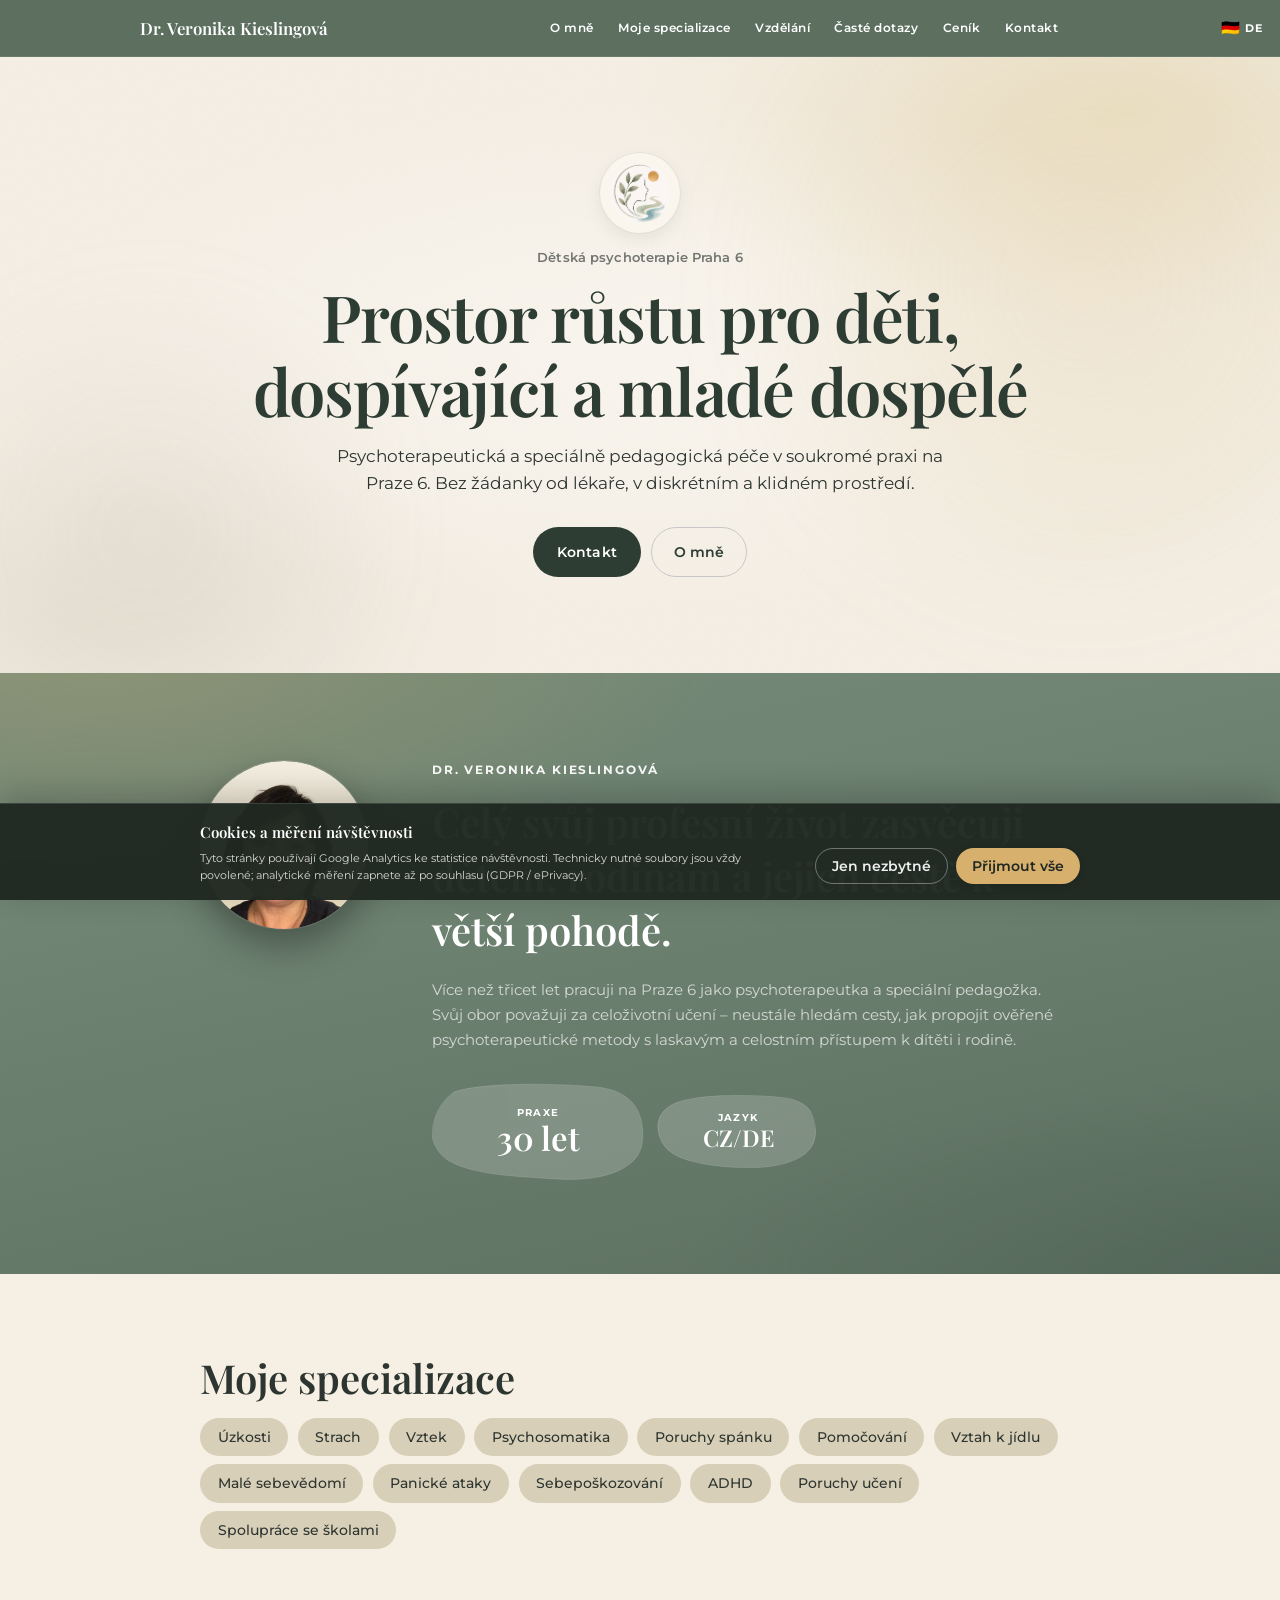
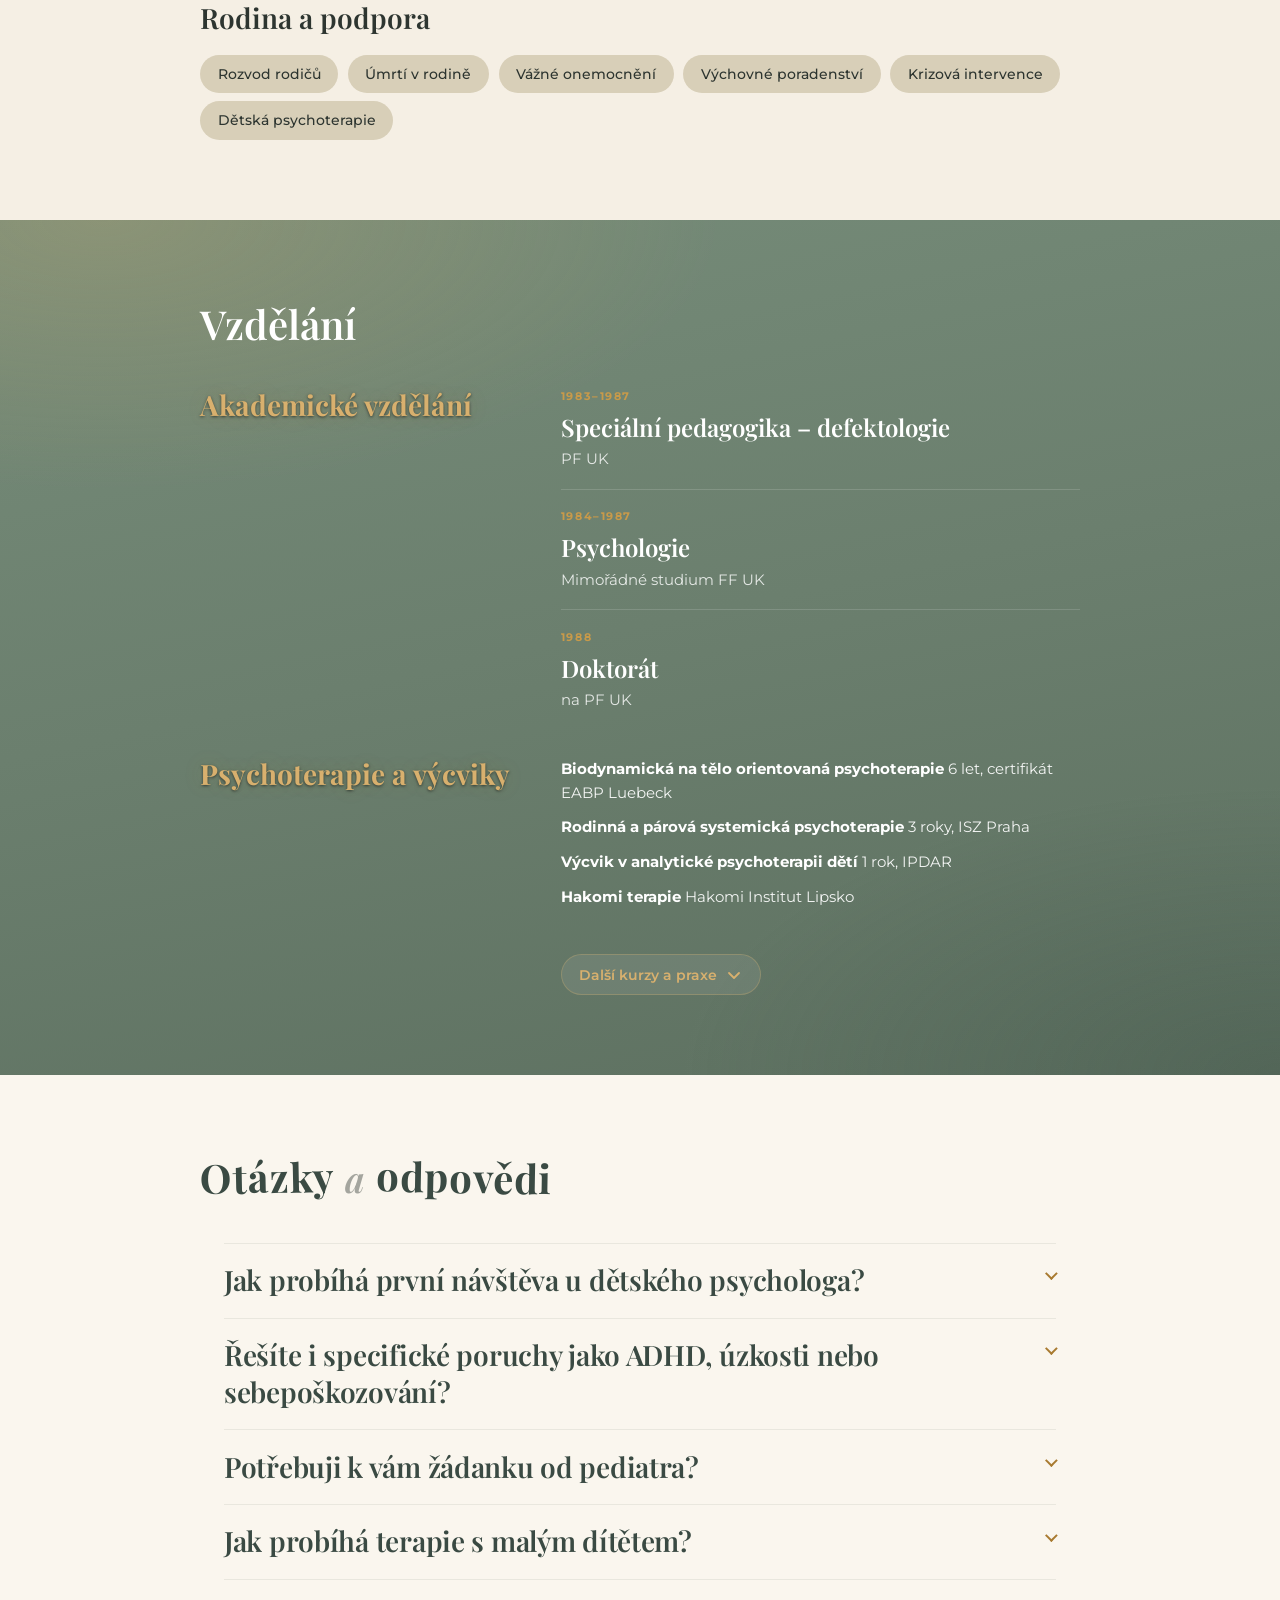
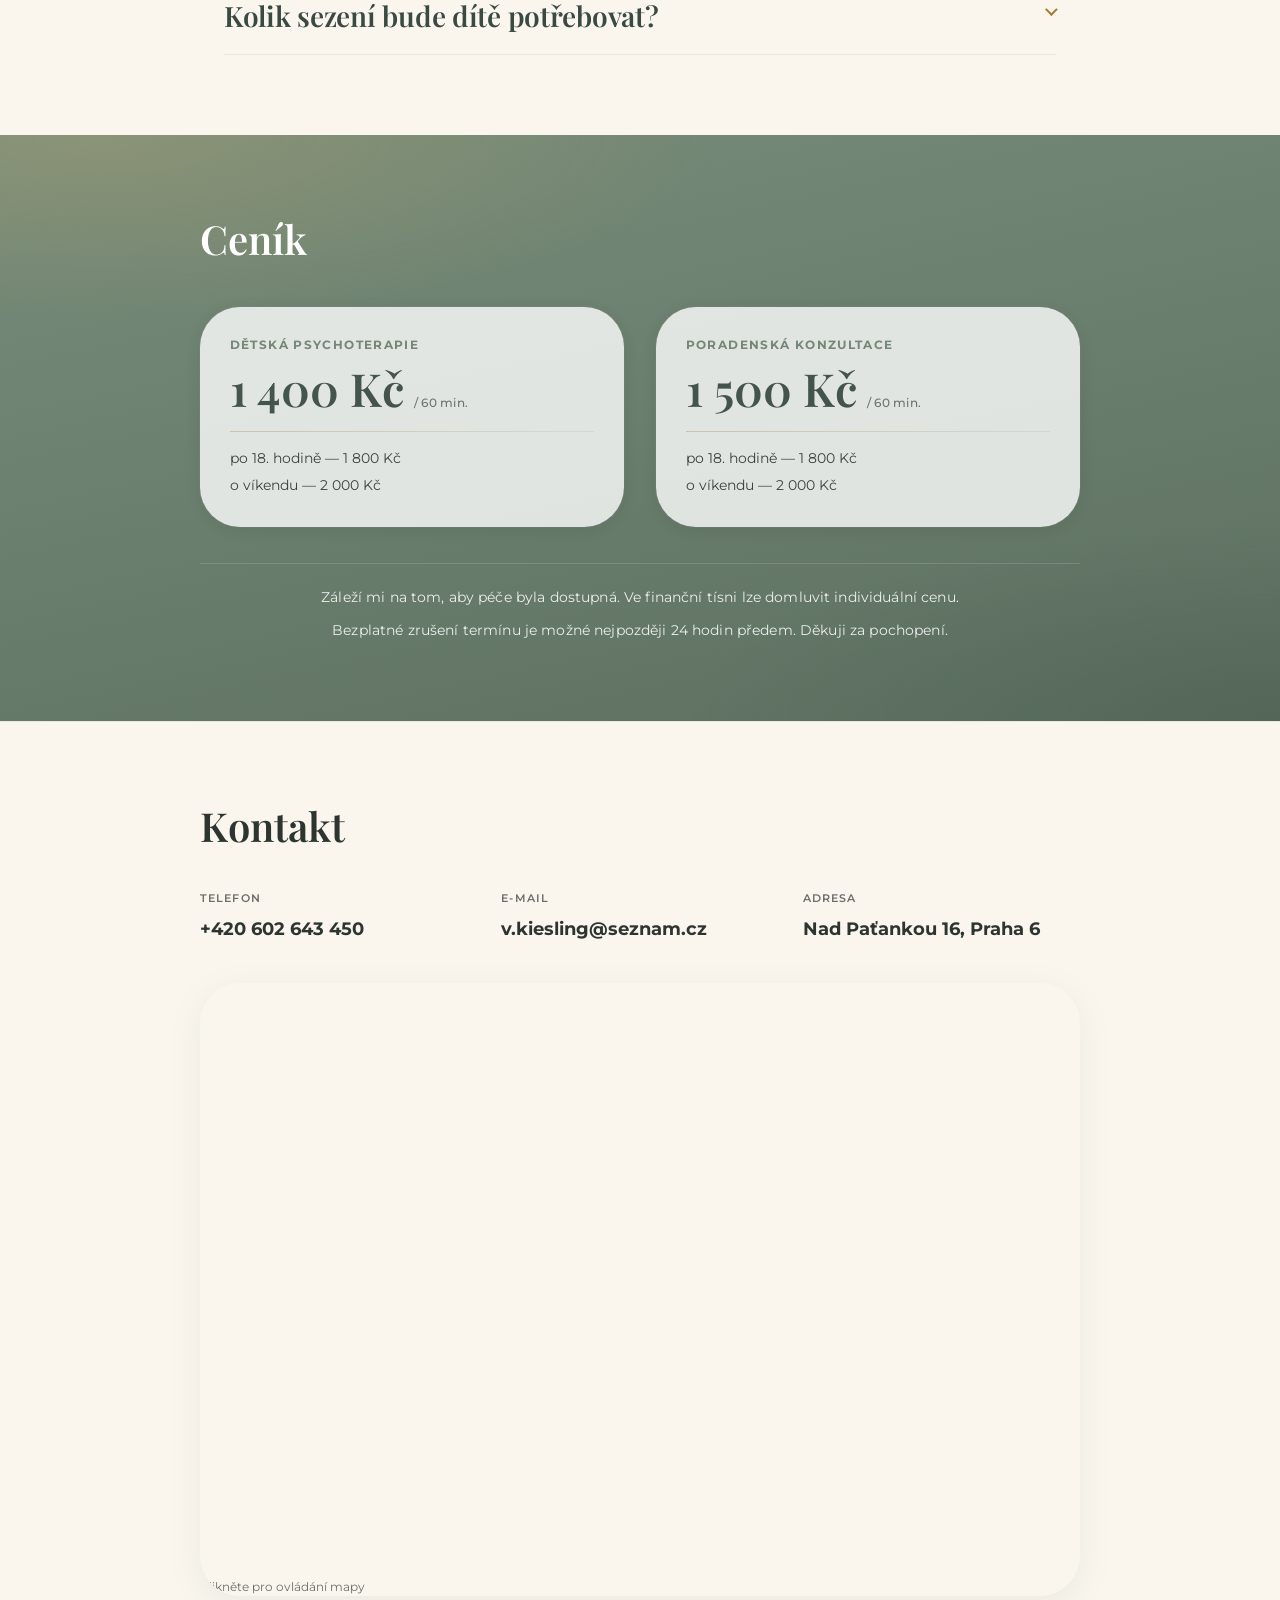
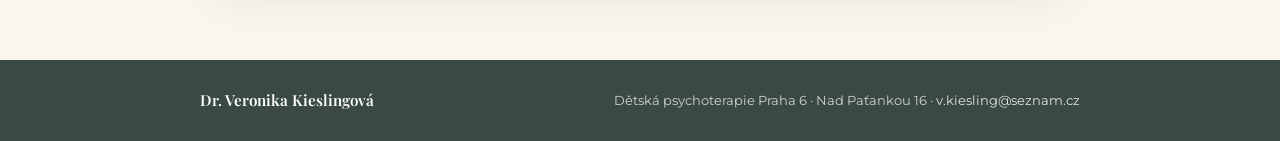
==== index.html @ ad247dd9 "fix(hex): full white text; dim glass blob only - Remove opacity from about badges row (it muted text" ====
<!DOCTYPE html>
<html lang="cs">
  <head>
    <meta charset="utf-8" />
    <meta name="viewport" content="width=device-width, initial-scale=1" />
    <meta name="theme-color" content="#6b7f6e" />
    <title>Dětská psychoterapie Praha 6 | Dr. Veronika Kieslingová</title>
    <meta name="description" content="Dětská psychoterapie Praha 6 — Dr. Veronika Kieslingová. 30 let praxe, ADHD, úzkosti, poruchy učení. Soukromá praxe, bez žádanky. Tel. 602 643 450">
    <meta name="robots" content="index, follow" />
    <!-- Google tag (gtag.js) + Consent Mode v2 (default deny) -->
    <script async src="https://www.googletagmanager.com/gtag/js?id=G-R10GVQ1SYS"></script>
    <script>
      window.dataLayer = window.dataLayer || [];
      function gtag() {
        dataLayer.push(arguments);
      }
      gtag("consent", "default", {
        analytics_storage: "denied",
        ad_storage: "denied",
        ad_user_data: "denied",
        ad_personalization: "denied",
        security_storage: "granted",
      });
      try {
        if (localStorage.getItem("detskapsychoterapie-consent") === "all") {
          gtag("consent", "update", { analytics_storage: "granted" });
        }
      } catch (e) {}
      gtag("js", new Date());
      gtag("config", "G-R10GVQ1SYS");
    </script>
    <link rel="preconnect" href="https://fonts.googleapis.com" />
    <link rel="preconnect" href="https://fonts.gstatic.com" crossorigin />
    <link
      href="https://fonts.googleapis.com/css2?family=Montserrat:wght@400;500;600;700&family=Playfair+Display:wght@600;700&display=swap"
      rel="stylesheet"
    />
    <link rel="icon" href="favicon-32.png?v=2" type="image/png" sizes="32x32" />
    <link rel="apple-touch-icon" href="apple-touch-icon.png?v=2" />
    <link rel="stylesheet" href="styles.css?v=69" />
    <link rel="canonical" href="https://detskapsychoterapie.cz/" />
    <link rel="alternate" hreflang="cs" href="https://detskapsychoterapie.cz/" />
    <link rel="alternate" hreflang="de" href="https://detskapsychoterapie.cz/?lang=de" />
    <link rel="alternate" hreflang="x-default" href="https://detskapsychoterapie.cz/" />
    <!-- Náhled při sdílení (OG / WhatsApp / iMessage); ?v= pro invalidaci cache -->
    <meta property="og:type" content="website" />
    <meta property="og:locale" content="cs_CZ" />
    <meta property="og:locale:alternate" content="de_DE" />
    <meta property="og:url" content="https://detskapsychoterapie.cz/" />
    <meta
      property="og:title"
      content="Dr. Veronika Kieslingová — Dětská psychoterapie Praha 6"
    />
    <meta
      property="og:description"
      content="Dětská psychoterapie a poradenství v Praze 6. 30 let praxe, ADHD, úzkosti, školní obtíže, rodinné poradenství. Soukromá praxe, bez žádanky."
    />
    <meta
      property="og:image"
      content="https://detskapsychoterapie.cz/og-share-1200.png?v=3"
    />
    <meta property="og:image:width" content="1200" />
    <meta property="og:image:height" content="630" />
    <meta
      property="og:image:alt"
      content="Dr. Veronika Kieslingová"
    />
    <meta name="twitter:card" content="summary_large_image" />
    <meta
      name="twitter:title"
      content="Dr. Veronika Kieslingová — Dětská psychoterapie Praha 6"
    />
    <meta
      name="twitter:description"
      content="Dětská psychoterapie a poradenství v Praze 6. Soukromá praxe, bez žádanky."
    />
    <meta
      name="twitter:image"
      content="https://detskapsychoterapie.cz/og-share-1200.png?v=3"
    />
  </head>
  <body>
    <a class="skip-link" href="#main" data-i18n="skip_to_content">Přeskočit na obsah</a>
    <nav class="site-nav" aria-label="Hlavní navigace">
      <div class="container site-nav__inner">
        <a class="site-nav__brand" href="#uvod">Dr. Veronika Kieslingová</a>
        <button
          type="button"
          class="site-nav__toggle"
          id="site-nav-toggle"
          aria-expanded="false"
          aria-controls="site-nav-menu"
          aria-label="Otevřít nebo zavřít menu"
        >
          <span class="site-nav__toggle-bars" aria-hidden="true"></span>
        </button>
        <ul class="site-nav__menu" id="site-nav-menu">
            <li>
              <a
                href="#o-mne"
                data-i18n="nav_about"
                data-i18n-title="nav_about_title"
                >O mně</a
              >
            </li>
            <li>
              <a
                href="#temata"
                data-i18n="nav_help"
                data-i18n-title="nav_help_title"
                >Moje specializace</a
              >
            </li>
            <li>
              <a
                href="#vzdelani"
                data-i18n="nav_edu"
                data-i18n-title="nav_edu_title"
                >Vzdělání</a
              >
            </li>
            <li>
              <a
                href="#faq"
                data-i18n="nav_faq"
                data-i18n-title="nav_faq_title"
                >Časté dotazy</a
              >
            </li>
            <li><a href="#cenik" data-i18n="nav_pricing">Ceník</a></li>
            <li><a href="#kontakt" data-i18n="nav_contact">Kontakt</a></li>
        </ul>
      </div>
      <div
        class="lang-switch lang-switch--corner"
        role="group"
        aria-label="Jazyk stránky"
      >
        <button
          type="button"
          class="lang-switch__btn"
          data-lang-toggle
          aria-pressed="false"
          data-i18n-title="lang_toggle_btn"
          title="Přeložit stránku do němčiny"
        >
          <span class="lang-switch__flag" aria-hidden="true"
            >&#x1F1E9;&#x1F1EA;</span
          >
          <span class="lang-switch__mark">DE</span>
        </button>
      </div>
    </nav>

    <main class="page-main" id="main">
    <header class="hero" id="uvod">
      <div class="container hero__grid">
        <div class="hero__content">
          <div class="hero__photo-wrap hero__photo-wrap--logo">
            <img
              src="brand-mark-icon.png?v=6"
              alt=""
              width="80"
              height="80"
              decoding="async"
              fetchpriority="high"
              aria-hidden="true"
            />
          </div>
          <p class="hero__kicker" data-i18n="hero_kicker">Dětská psychoterapie Praha 6</p>
          <h1
            class="hero__title"
            data-i18n="hero_title"
            data-i18n-html
            data-i18n-aria-label="hero_title_aria"
            aria-label="Prostor růstu pro děti, dospívající a mladé dospělé"
          ><span class="hero__title-line">Prostor růstu pro děti,</span><span class="hero__title-line">dospívající a mladé dospělé</span></h1>
          <p class="hero__perex" data-i18n="hero_perex">
            Psychoterapeutická a speciálně pedagogická péče v soukromé praxi na Praze 6. Bez žádanky od lékaře, v diskrétním a klidném prostředí.
          </p>
          <div class="hero__actions">
            <a class="hero__cta" href="#kontakt" data-i18n="hero_cta">Kontakt</a>
            <a class="hero__secondary" href="#o-mne" data-i18n="hero_secondary">O mně</a>
          </div>
        </div>
      </div>
    </header>

    <section class="about" id="o-mne" aria-labelledby="about-heading">
      <div class="container about__grid">
        <div class="about__media">
          <div class="about__photo-wrap">
            <img
              src="veronika-kieslingova.png?v=5"
              data-i18n-alt="hero_img_alt"
              alt="Dr. Veronika Kieslingová, dětská psycholožka Praha 6"
              width="400"
              height="400"
              decoding="async"
              loading="lazy"
            />
          </div>
        </div>
        <div class="about__intro">
          <p class="about__name">DR. VERONIKA KIESLINGOVÁ</p>
          <h2 id="about-heading" class="about__headline" data-i18n="about_headline">
            Celý svůj profesní život zasvěcuji dětem, rodinám a jejich cestě k větší pohodě.
          </h2>
          <p class="about__text" data-i18n="about_text">
            Více než třicet let pracuji na Praze 6 jako psychoterapeutka a speciální pedagožka. Svůj obor považuji za celoživotní učení – neustále hledám cesty, jak propojit ověřené psychoterapeutické metody s laskavým a celostním přístupem k dítěti i rodině.
          </p>
          <div class="badges-strip">
            <div class="badges" aria-hidden="true">
              <div class="hex">
                <svg class="hex__blob" viewBox="0 0 232 160" preserveAspectRatio="none" xmlns="http://www.w3.org/2000/svg">
                  <path d="M18 20 C40 2, 120 0, 180 8 C220 14, 234 50, 230 100 C226 140, 190 162, 140 158 C90 154, 30 150, 10 118 C-8 88, -4 38, 18 20Z"/>
                </svg>
                <div class="hex__inner">
                  <div class="hex__label" data-i18n="about_stat_practice">PRAXE</div>
                  <div class="hex__value" data-i18n="about_stat_practice_val">30 let</div>
                </div>
              </div>
              <div class="hex">
                <svg class="hex__blob" viewBox="0 0 152 112" preserveAspectRatio="none" xmlns="http://www.w3.org/2000/svg">
                  <path d="M12 16 C28 2, 80 -2, 122 6 C148 12, 156 40, 150 72 C144 100, 116 114, 80 112 C46 110, 14 102, 4 78 C-6 54, -4 30, 12 16Z"/>
                </svg>
                <div class="hex__inner">
                  <div class="hex__label" data-i18n="about_stat_lang">JAZYK</div>
                  <div class="hex__value">CZ/DE</div>
                </div>
              </div>
            </div>
          </div>
        </div>
      </div>
    </section>

    <section class="topics" id="temata" aria-labelledby="temata-heading">
      <div class="container">
        <h2 id="temata-heading" class="page-title" data-i18n="topics_heading">Moje specializace</h2>
        <div class="tags topics__lead-tags">
          <button type="button" class="tag" data-def="uzkosti" data-i18n="tag_uzkosti">Úzkosti</button>
          <button type="button" class="tag" data-def="strach" data-i18n="tag_strach">Strach</button>
          <button type="button" class="tag" data-def="vztek" data-i18n="tag_vztek">Vztek</button>
          <button type="button" class="tag" data-def="psychosomatika" data-i18n="tag_psychosomatika">Psychosomatika</button>
          <button type="button" class="tag" data-def="poruchy-spanku" data-i18n="tag_poruchy_spanku">Poruchy spánku</button>
          <button type="button" class="tag" data-def="pomocovani" data-i18n="tag_pomocovani">Pomočování</button>
          <button type="button" class="tag" data-def="vztah-k-jidlu" data-i18n="tag_vztah_k_jidlu">Vztah k jídlu</button>
          <button type="button" class="tag" data-def="male-sebevedomi" data-i18n="tag_male_sebevedomi">Malé sebevědomí</button>
          <button type="button" class="tag" data-def="panicke-ataky" data-i18n="tag_panicke_ataky">Panické ataky</button>
          <button type="button" class="tag" data-def="sebeposkozovani" data-i18n="tag_sebeposkozovani">Sebepoškozování</button>
          <button type="button" class="tag" data-def="adhd" data-i18n="tag_adhd">ADHD</button>
          <button type="button" class="tag" data-def="poruchy-uceni" data-i18n="tag_poruchy_uceni">Poruchy učení</button>
          <button type="button" class="tag" data-def="spoluprace-se-skolami" data-i18n="tag_spoluprace_se_skolami">Spolupráce se školami</button>
        </div>
        <div class="topic-block">
          <h3 data-i18n="topic_family">Rodina a podpora</h3>
          <div class="tags">
            <button type="button" class="tag" data-def="rozvod-rodicu" data-i18n="tag_rozvod_rodicu">Rozvod rodičů</button>
            <button type="button" class="tag" data-def="umrti-v-rodine" data-i18n="tag_umrti_v_rodine">Úmrtí v rodině</button>
            <button type="button" class="tag" data-def="vazne-onemocneni" data-i18n="tag_vazne_onemocneni">Vážné onemocnění</button>
            <button type="button" class="tag" data-def="vychovne-poradenstvi" data-i18n="tag_vychovne_poradenstvi">Výchovné poradenství</button>
            <button type="button" class="tag" data-def="krizova-intervence" data-i18n="tag_krizova_intervence">Krizová intervence</button>
            <button type="button" class="tag" data-def="detska-psychoterapie" data-i18n="tag_detska_psychoterapie">Dětská psychoterapie</button>
          </div>
        </div>
      </div>
    </section>

    <section class="section-purple-light" id="vzdelani" aria-labelledby="vzdelani-nadpis">
      <div class="container">
        <h2 id="vzdelani-nadpis" class="page-title" data-i18n="edu_heading">Vzdělání</h2>

        <div class="edu-row">
          <div class="edu-row__intro">
            <h3 class="edu-row__title" data-i18n="edu_academic">Akademické vzdělání</h3>
          </div>
          <div class="edu-row__content">
            <div class="edu-pillars">
              <article class="edu-pillar">
                <p class="edu-pillar__period">1983–1987</p>
                <h4 class="edu-pillar__degree" data-i18n="edu_degree1">Speciální pedagogika – defektologie</h4>
                <p class="edu-pillar__school">PF UK</p>
              </article>
              <article class="edu-pillar">
                <p class="edu-pillar__period">1984–1987</p>
                <h4 class="edu-pillar__degree" data-i18n="edu_degree2">Psychologie</h4>
                <p class="edu-pillar__school" data-i18n="edu_school2">Mimořádné studium FF UK</p>
              </article>
              <article class="edu-pillar">
                <p class="edu-pillar__period">1988</p>
                <h4 class="edu-pillar__degree" data-i18n="edu_degree3">Doktorát</h4>
                <p class="edu-pillar__school" data-i18n="edu_school3">na PF UK</p>
              </article>
            </div>
          </div>
        </div>

        <div class="edu-row">
          <div class="edu-row__intro">
            <h3 class="edu-row__title" data-i18n="edu_psychotherapy">Psychoterapie a výcviky</h3>
          </div>
          <div class="edu-row__content">
            <ul class="edu-list">
              <li data-i18n-edu-li="0">
                <strong>Biodynamická na tělo orientovaná psychoterapie</strong>
                6 let, certifikát EABP Luebeck
              </li>
              <li data-i18n-edu-li="1">
                <strong>Rodinná a párová systemická psychoterapie</strong>
                3 roky, ISZ Praha
              </li>
              <li data-i18n-edu-li="2">
                <strong>Výcvik v analytické psychoterapii dětí</strong>
                1 rok, IPDAR
              </li>
              <li data-i18n-edu-li="3">
                <strong>Hakomi terapie</strong>
                Hakomi Institut Lipsko
              </li>
            </ul>
          </div>
        </div>

        <div class="edu-more-outer">
          <div class="edu-more-wrap">
            <button type="button" class="edu-more-btn" aria-expanded="false" aria-controls="edu-more-content" data-i18n="edu_more">
              Další kurzy a praxe
              <svg class="edu-more-btn__icon" aria-hidden="true" width="16" height="16" viewBox="0 0 16 16" fill="none">
                <path d="M3 6l5 5 5-5" stroke="currentColor" stroke-width="1.8" stroke-linecap="round" stroke-linejoin="round"/>
              </svg>
            </button>
            <div class="edu-more-content" id="edu-more-content" hidden>
              <div class="edu-row">
                <div class="edu-row__intro">
                  <h3 class="edu-row__title" data-i18n="edu_extra_psych">Psychoterapie</h3>
                </div>
                <div class="edu-row__content">
                  <ul class="edu-list">
                    <li data-i18n-edu-li="4"><strong>Systemická práce</strong> s dětmi a dospívajícími, SPAS Praha</li>
                    <li data-i18n-edu-li="5"><strong>Psychoterapie dětí a dospívajících</strong> – Manfred Voght, ISZ Praha</li>
                    <li data-i18n-edu-li="6"><strong>Emoční a sociální zrod dítěte</strong>, CKP Dobřichovice</li>
                    <li data-i18n-edu-li="7"><strong>Práce se snem</strong> a životním příběhem, SPP Brno</li>
                    <li data-i18n-edu-li="8"><strong>Sókratovský rozhovor</strong>, SPP Brno</li>
                    <li data-i18n-edu-li="9"><strong>Hledání a léčba vnitřního dítěte</strong>, IPIPAPP Olomouc</li>
                    <li data-i18n-edu-li="10"><strong>Krizová intervence</strong>, Remedium Praha</li>
                    <li data-i18n-edu-li="11"><strong>Krizová telefonická intervence</strong>, Remedium Praha a Linka bezpečí Praha</li>
                    <li data-i18n-edu-li="12"><strong>Poradenství v menopauze</strong> – FSB Romanshorn, Švýcarsko</li>
                  </ul>
                </div>
              </div>
              <div class="edu-row">
                <div class="edu-row__intro">
                  <h3 class="edu-row__title" data-i18n="edu_extra_spec">Speciální pedagogika a diagnostika</h3>
                </div>
                <div class="edu-row__content">
                  <ul class="edu-list">
                    <li data-i18n-edu-li="13"><strong>Aspergerův syndrom</strong>, ČLK Praha</li>
                    <li data-i18n-edu-li="14"><strong>Parciální insuficience perceptivně-funkcionální eficience</strong>, Prodys Praha</li>
                    <li data-i18n-edu-li="15"><strong>Neklidné dítě – speciální výuka dovedností</strong>, Dyscentrum Praha</li>
                    <li data-i18n-edu-li="16"><strong>Reedukace specifických poruch učení formou trampolingu</strong>, Dyscentrum Praha</li>
                    <li data-i18n-edu-li="17"><strong>Percepční a motorická oslabení ve školní praxi</strong>, Prodys Praha</li>
                    <li data-i18n-edu-li="18"><strong>Kumot</strong>, Dyscentrum Praha</li>
                    <li data-i18n-edu-li="19"><strong>Kineziologie One Brain</strong>, 1. a 2. stupeň, Praha</li>
                  </ul>
                </div>
              </div>
              <div class="edu-row">
                <div class="edu-row__intro">
                  <h3 class="edu-row__title" data-i18n="edu_body">Zaměření na tělo</h3>
                </div>
                <div class="edu-row__content">
                  <ul class="edu-list">
                    <li data-i18n-edu-li="20"><strong>Biorelease terapie</strong> EABP Luebeck</li>
                    <li data-i18n-edu-li="21"><strong>Progresívní svalová relaxace</strong> Praha</li>
                    <li data-i18n-edu-li="22"><strong>Holotropní dýchání</strong> SPP Brno</li>
                    <li data-i18n-edu-li="23"><strong>Léčba zvukem tibetských mís</strong> PHA Vídeň</li>
                    <li data-i18n-edu-li="24"><strong>Bachovy květové esence</strong>, 1. a 2. stupeň Akvamarín Praha</li>
                  </ul>
                </div>
              </div>
              <div class="edu-row">
                <div class="edu-row__intro">
                  <h3 class="edu-row__title" data-i18n="edu_practice">Praxe</h3>
                </div>
                <div class="edu-row__content">
                  <ul class="edu-list">
                    <li data-i18n-edu-li="25"><strong>Obvodní ústav národního zdraví</strong> Praha 1, Praha 5</li>
                    <li data-i18n-edu-li="26"><strong>Soukromá speciálně pedagogická praxe Poerta</strong> – terapeut</li>
                    <li data-i18n-edu-li="27"><strong>Linka bezpečí</strong> – konzultant, supervizor</li>
                    <li data-i18n-edu-li="28"><strong>Cesta k pohodě</strong> – terapeut, lektor vzdělávání</li>
                    <li data-i18n-edu-li="29"><strong>Soukromá speciálně pedagogická a psychoterapeutická praxe</strong> – terapeut</li>
                    <li data-i18n-edu-li="30"><strong>Německá škola a gymnázium</strong> v Praze 5 – psycholog</li>
                    <li data-i18n-edu-li="31"><strong>Německá mateřská škola</strong> v Praze 5 – psycholog</li>
                    <li data-i18n-edu-li="32"><strong>Dětská skupina Romodrom</strong> – terapeut</li>
                    <li data-i18n-edu-li="34"><strong>Renomia</strong> – psychologické konzultace od roku 2019</li>
                  </ul>
                </div>
              </div>
            </div>
          </div>
        </div>
      </div>
    </section>

    <section class="section-light faq-section" id="faq" aria-labelledby="faq-nadpis">
      <div class="container">
        <h2 id="faq-nadpis" class="page-title faq-page-title">
          <span class="faq-page-title__line faq-page-title__line--q" data-i18n="faq_title_q">Otázky</span>
          <span class="faq-page-title__mid" aria-hidden="true" data-i18n="faq_title_mid">a</span>
          <span class="faq-page-title__line faq-page-title__line--a" data-i18n="faq_title_a">odpovědi</span>
        </h2>
        <div class="faq-list">
          <article class="faq-item">
            <button
              type="button"
              class="faq-item__trigger"
              id="faq-trigger-1"
              aria-expanded="false"
              aria-controls="faq-panel-1"
            >
              <span class="faq-item__question" data-i18n="faq_q1">Jak probíhá první návštěva u dětského psychologa?</span>
              <span class="faq-item__chevron" aria-hidden="true"></span>
            </button>
            <div
              class="faq-item__panel"
              id="faq-panel-1"
              role="region"
              aria-labelledby="faq-trigger-1"
              hidden
            >
              <blockquote data-i18n="faq_a1" data-i18n-html>
                „První konzultace probíhá obvykle pouze s rodiči, bez přítomnosti dítěte. Potřebuji znát detailní rodinnou anamnézu a pohled rodičů na problémy ve škole či doma. Společně nastavíme plán, jak dítěti návštěvu v naší ordinaci na Praze 6 vysvětlit tak, aby se nebálo a cítilo se bezpečně."
              </blockquote>
            </div>
          </article>
          <article class="faq-item">
            <button
              type="button"
              class="faq-item__trigger"
              id="faq-trigger-2"
              aria-expanded="false"
              aria-controls="faq-panel-2"
            >
              <span class="faq-item__question" data-i18n="faq_q2">Řešíte i specifické poruchy jako ADHD, úzkosti nebo sebepoškozování?</span>
              <span class="faq-item__chevron" aria-hidden="true"></span>
            </button>
            <div
              class="faq-item__panel"
              id="faq-panel-2"
              role="region"
              aria-labelledby="faq-trigger-2"
              hidden
            >
              <blockquote data-i18n="faq_a2" data-i18n-html>
                „Ano, ve své praxi se specializuji na široké spektrum potíží. Pomáhám dětem zvládat úzkostné stavy, panické ataky, ADHD a poruchy soustředění. Věnuji se také psychosomatickým potížím a provázím rodiny náročným obdobím, jako je rozvod rodičů, vážné onemocnění nebo úmrtí v rodině.“
              </blockquote>
            </div>
          </article>
          <article class="faq-item">
            <button
              type="button"
              class="faq-item__trigger"
              id="faq-trigger-3"
              aria-expanded="false"
              aria-controls="faq-panel-3"
            >
              <span class="faq-item__question" data-i18n="faq_q3">Potřebuji k vám žádanku od pediatra?</span>
              <span class="faq-item__chevron" aria-hidden="true"></span>
            </button>
            <div
              class="faq-item__panel"
              id="faq-panel-3"
              role="region"
              aria-labelledby="faq-trigger-3"
              hidden
            >
              <blockquote data-i18n="faq_a3" data-i18n-html>
                „Ne, žádanku od lékaře nepotřebujete. Jsem soukromé zařízení, což zaručuje krátké objednací lhůty a maximální diskrétnost. Vaše návštěvy se nezapisují do zdravotní dokumentace u pediatra. Služby hradíte formou přímé platby (viz ceník psychoterapie níže)."
              </blockquote>
            </div>
          </article>
          <article class="faq-item">
            <button
              type="button"
              class="faq-item__trigger"
              id="faq-trigger-4"
              aria-expanded="false"
              aria-controls="faq-panel-4"
            >
              <span class="faq-item__question" data-i18n="faq_q4">Jak probíhá terapie s malým dítětem?</span>
              <span class="faq-item__chevron" aria-hidden="true"></span>
            </button>
            <div
              class="faq-item__panel"
              id="faq-panel-4"
              role="region"
              aria-labelledby="faq-trigger-4"
              hidden
            >
              <blockquote data-i18n="faq_a4" data-i18n-html>
                „U menších dětí neprobíhá terapie klasickým rozhovorem – pracuji s hrou, kresbou, příběhy a dalšími technikami, které jsou dítěti přirozené. Prostřednictvím hry se děti otevírají mnohem snáz než slovy. Rodiče jsou pravidelně informováni o průběhu a dostávají konkrétní tipy, jak dítěti pomáhat i doma.“
              </blockquote>
            </div>
          </article>
          <article class="faq-item">
            <button
              type="button"
              class="faq-item__trigger"
              id="faq-trigger-5"
              aria-expanded="false"
              aria-controls="faq-panel-5"
            >
              <span class="faq-item__question" data-i18n="faq_q5">Kolik sezení bude dítě potřebovat?</span>
              <span class="faq-item__chevron" aria-hidden="true"></span>
            </button>
            <div
              class="faq-item__panel"
              id="faq-panel-5"
              role="region"
              aria-labelledby="faq-trigger-5"
              hidden
            >
              <blockquote data-i18n="faq_a5" data-i18n-html>
                „Délka terapie závisí na povaze a hloubce obtíží. U některých dětí stačí několik konzultací zaměřených na konkrétní situaci, jiné případy vyžadují dlouhodobější spolupráci. Vždy postupujeme podle individuálního plánu a průběh pravidelně vyhodnocujeme společně s rodiči.“
              </blockquote>
            </div>
          </article>
        </div>
      </div>
    </section>

    <section class="section-purple pricing" id="cenik" aria-labelledby="cenik-nadpis">
      <div class="container">
        <h2 id="cenik-nadpis" class="page-title" data-i18n="pricing_heading">Ceník</h2>
        <div class="pricing__cards">
          <article class="pricing__card">
            <h3 class="pricing__card-title" data-i18n="pricing_child">
              Dětská psychoterapie
            </h3>
            <p class="pricing__price-row">
              <span class="pricing__price" data-i18n="pricing_price_child">1 400 Kč</span>
              <span class="pricing__price-hint" data-i18n="pricing_base_hint">/ 60 min.</span>
            </p>
            <div class="pricing__card-divider" aria-hidden="true"></div>
            <p class="pricing__note" data-i18n="pricing_note_evening">
              po 18. hodině — 1 800 Kč
            </p>
            <p class="pricing__note" data-i18n="pricing_note_weekend">
              o víkendu — 2 000 Kč
            </p>
          </article>
          <article class="pricing__card">
            <h3 class="pricing__card-title" data-i18n="pricing_consult">
              Poradenská konzultace
            </h3>
            <p class="pricing__price-row">
              <span class="pricing__price" data-i18n="pricing_price_consult">1 500 Kč</span>
              <span class="pricing__price-hint" data-i18n="pricing_consult_hint">/ 60 min.</span>
            </p>
            <div class="pricing__card-divider" aria-hidden="true"></div>
            <p class="pricing__note" data-i18n="pricing_note_evening2">
              po 18. hodině — 1 800 Kč
            </p>
            <p class="pricing__note" data-i18n="pricing_note_weekend2">
              o víkendu — 2 000 Kč
            </p>
          </article>
        </div>
        <div class="pricing__footnotes">
          <p class="pricing__access-note" data-i18n="pricing_access_note">
            Záleží mi na tom, aby péče byla dostupná. Ve finanční tísni lze domluvit individuální cenu.
          </p>
          <p class="pricing__policy-text" data-i18n="pricing_banner">
            Bezplatné zrušení termínu je možné nejpozději 24 hodin předem. Děkuji za
            pochopení.
          </p>
        </div>
      </div>
    </section>

    <section class="contact" id="kontakt" aria-labelledby="kontakt-nadpis">
      <div class="container">
        <h2 id="kontakt-nadpis" class="page-title" data-i18n="contact_heading">Kontakt</h2>
        <div class="contact__grid">
          <div>
            <span class="contact__label" data-i18n="contact_phone">Telefon</span>
            <a class="contact__value" href="tel:+420602643450">+420 602 643 450</a>
          </div>
          <div>
            <span class="contact__label" data-i18n="contact_email">E-mail</span>
            <a class="contact__value" href="mailto:v.kiesling@seznam.cz">v.kiesling@seznam.cz</a>
          </div>
          <div>
            <span class="contact__label" data-i18n="contact_address">Adresa</span>
            <a
              class="contact__value contact__value--address"
              href="https://mapy.cz/s/geheholako"
              target="_blank"
              rel="noopener noreferrer"
              >Nad Paťankou 16, Praha 6</a
            >
          </div>
        </div>
        <div class="contact__map">
          <div class="map-wrap">
            <iframe
              src="https://mapy.com/s/geheholako"
              width="700"
              height="466"
              data-i18n-title="map_iframe_title"
              title="Mapa ordinace — Nad Paťankou 16, Praha 6"
              loading="lazy"
            ></iframe>
            <div class="map-overlay" aria-hidden="true"></div>
          </div>
          <p class="map-hint" data-i18n="map_hint">Klikněte pro ovládání mapy</p>
        </div>
      </div>
    </section>
    </main>

    <footer class="site-footer">
      <div class="container site-footer__inner">
        <p class="site-footer__name">Dr. Veronika Kieslingová</p>
        <p class="site-footer__copy" data-i18n="footer_line" data-i18n-html>
          Dětská psychoterapie Praha 6 &middot; Nad Paťankou 16 &middot; <a href="mailto:v.kiesling@seznam.cz">v.kiesling@seznam.cz</a>
        </p>
      </div>
    </footer>

    <div
      id="cookie-banner"
      class="cookie-banner"
      role="dialog"
      aria-labelledby="cookie-banner-title"
      aria-describedby="cookie-banner-desc"
      aria-hidden="true"
      hidden
    >
      <div class="cookie-banner__inner container">
        <div class="cookie-banner__text">
          <p id="cookie-banner-title" class="cookie-banner__title" data-i18n="consent_title">
            Cookies a měření návštěvnosti
          </p>
          <p id="cookie-banner-desc" class="cookie-banner__desc" data-i18n="consent_body">
            Tyto stránky používají Google Analytics ke statistice návštěvnosti. Technicky nutné
            soubory jsou vždy povolené; analytické měření zapnete až po souhlasu (GDPR / ePrivacy).
          </p>
        </div>
        <div class="cookie-banner__actions">
          <button type="button" class="cookie-banner__btn cookie-banner__btn--ghost" data-consent-essential>
            <span data-i18n="consent_essential">Jen nezbytné</span>
          </button>
          <button type="button" class="cookie-banner__btn cookie-banner__btn--primary" data-consent-accept>
            <span data-i18n="consent_accept">Přijmout vše</span>
          </button>
        </div>
      </div>
    </div>

    <script src="consent.js?v=1"></script>
    <script src="i18n.js?v=41" defer></script>
    <script src="faq.js?v=1" defer></script>
    <script src="tags.js?v=24" defer></script>
    <script>
      (function () {
        var wrap = document.querySelector(".map-wrap");
        if (!wrap) return;
        wrap.querySelector(".map-overlay").addEventListener("click", function () {
          wrap.classList.add("active");
        });
        document.addEventListener("click", function (e) {
          if (!wrap.contains(e.target)) {
            wrap.classList.remove("active");
          }
        });
      })();

      (function () {
        var btn = document.querySelector(".edu-more-btn");
        var content = document.getElementById("edu-more-content");
        if (!btn || !content) return;
        btn.addEventListener("click", function () {
          var expanded = btn.getAttribute("aria-expanded") === "true";
          btn.setAttribute("aria-expanded", String(!expanded));
          content.hidden = expanded;
        });
      })();

      (function () {
        var nav = document.querySelector(".site-nav");
        var toggle = document.getElementById("site-nav-toggle");
        var menu = document.getElementById("site-nav-menu");
        if (!nav || !toggle || !menu) return;

        function setOpen(open) {
          nav.classList.toggle("site-nav--open", open);
          toggle.setAttribute("aria-expanded", open ? "true" : "false");
          document.body.classList.toggle("site-nav-open", open);
        }

        toggle.addEventListener("click", function (e) {
          e.stopPropagation();
          setOpen(!nav.classList.contains("site-nav--open"));
        });

        menu.querySelectorAll("a").forEach(function (a) {
          a.addEventListener("click", function () {
            setOpen(false);
          });
        });

        document.addEventListener("keydown", function (e) {
          if (e.key === "Escape") setOpen(false);
        });

        document.addEventListener("click", function (e) {
          if (!nav.classList.contains("site-nav--open")) return;
          if (!nav.contains(e.target)) setOpen(false);
        });

        var mq = window.matchMedia("(min-width: 768px)");
        function closeIfDesktop() {
          if (mq.matches) setOpen(false);
        }
        if (mq.addEventListener) mq.addEventListener("change", closeIfDesktop);
        else if (mq.addListener) mq.addListener(closeIfDesktop);
      })();
    </script>
    <script type="application/ld+json">
{
  "@context": "https://schema.org",
  "@type": ["MedicalBusiness", "Physician"],
  "name": "Dr. Veronika Kieslingová – Dětská psychoterapie",
  "description": "Psychoterapeutická a speciálně pedagogická péče pro děti, dospívající a jejich rodiny. Soukromá praxe v Praze 6.",
  "url": "https://detskapsychoterapie.cz/",
  "telephone": "+420602643450",
  "email": "v.kiesling@seznam.cz",
  "image": "https://detskapsychoterapie.cz/veronika-kieslingova.png",
  "priceRange": "1400–2000 CZK",
  "medicalSpecialty": ["Psychiatric", "Pediatric"],
  "address": {
    "@type": "PostalAddress",
    "streetAddress": "Nad Paťankou 1785/16",
    "addressLocality": "Praha 6",
    "postalCode": "160 00",
    "addressCountry": "CZ"
  },
  "geo": {
    "@type": "GeoCoordinates",
    "latitude": 50.1095,
    "longitude": 14.3898
  },
  "areaServed": {
    "@type": "City",
    "name": "Praha"
  },
  "availableLanguage": ["cs", "de"]
}
    </script>
    <script type="application/ld+json">
{
  "@context": "https://schema.org",
  "@type": "FAQPage",
  "mainEntity": [
    {
      "@type": "Question",
      "name": "Jak probíhá první návštěva u dětského psychologa?",
      "acceptedAnswer": {
        "@type": "Answer",
        "text": "První konzultace probíhá obvykle pouze s rodiči, bez přítomnosti dítěte. Potřebuji znát detailní rodinnou anamnézu a pohled rodičů na problémy ve škole či doma. Společně nastavíme plán, jak dítěti návštěvu v naší ordinaci na Praze 6 vysvětlit tak, aby se nebálo a cítilo se bezpečně."
      }
    },
    {
      "@type": "Question",
      "name": "Řešíte i specifické poruchy jako ADHD, úzkosti nebo sebepoškozování?",
      "acceptedAnswer": {
        "@type": "Answer",
        "text": "Ano, ve své praxi se specializuji na široké spektrum potíží. Pomáhám dětem zvládat úzkostné stavy, panické ataky, ADHD a poruchy soustředění. Věnuji se také psychosomatickým potížím a provázím rodiny náročným obdobím, jako je rozvod rodičů, vážné onemocnění nebo úmrtí v rodině."
      }
    },
    {
      "@type": "Question",
      "name": "Potřebuji k vám žádanku od pediatra?",
      "acceptedAnswer": {
        "@type": "Answer",
        "text": "Ne, žádanku od lékaře nepotřebujete. Jsem soukromé zařízení, což zaručuje krátké objednací lhůty a maximální diskrétnost. Vaše návštěvy se nezapisují do zdravotní dokumentace u pediatra. Služby hradíte formou přímé platby (viz ceník psychoterapie níže)."
      }
    },
    {
      "@type": "Question",
      "name": "Jak probíhá terapie s malým dítětem?",
      "acceptedAnswer": {
        "@type": "Answer",
        "text": "U menších dětí neprobíhá terapie klasickým rozhovorem – pracuji s hrou, kresbou, příběhy a dalšími technikami, které jsou dítěti přirozené. Prostřednictvím hry se děti otevírají mnohem snáz než slovy. Rodiče jsou pravidelně informováni o průběhu a dostávají konkrétní tipy, jak dítěti pomáhat i doma."
      }
    },
    {
      "@type": "Question",
      "name": "Kolik sezení bude dítě potřebovat?",
      "acceptedAnswer": {
        "@type": "Answer",
        "text": "Délka terapie závisí na povaze a hloubce obtíží. U některých dětí stačí několik konzultací zaměřených na konkrétní situaci, jiné případy vyžadují dlouhodobější spolupráci. Vždy postupujeme podle individuálního plánu a průběh pravidelně vyhodnocujeme společně s rodiči."
      }
    }
  ]
}
    </script>
  </body>
</html>
---- styles.css ----
/*
 * Design: šalvěj + teplý krém + hořčicová (akcenty).
 * Rytmus světlých ploch: --cream-50 = základ (tělo, FAQ, kontakt),
 * --cream-100 = stejný „pás“ pro úvod a témata (žádná jiná světlá zeleň na celé sekce).
 */
:root {
  /* Základ z loga — lehčí les (méně „uhlíková“ zeleň) */
  --forest-950: #1f2922;
  --forest-900: #2d3d33;
  --forest-800: #3a5446;
  --forest-700: #6b7f6e;

  /* Hořčicová (akcenty, CTA) */
  --gold-800: #8a6628;
  --gold-700: #a87a30;
  --gold-600: #b8893b;
  --gold-500: #c89a4a;
  --gold-400: #d8b06e;

  /* Teplý krém */
  --cream-50: #faf6ee;
  --cream-100: #f5efe4;
  --cream-200: #ebe3d2;
  /* Chipy / tagy — o stupeň hutnější než pozadí */
  --chip-bg: #d8cfb8;

  --ink: #2d3530;
  --ink-hero: #3a4a43;
  --white: #ffffff;
  --muted: rgba(45, 53, 48, 0.7);

  /* Společné RGB pro stíny / průhlednosti (space-separated) */
  --brand-rgb: 107, 127, 110;
  --brand-deep-rgb: 38, 48, 44;
  --accent-rgb: 184, 137, 59;
  --ink-rgb: 45, 53, 48;

  /* Sémantické tokeny (název často z historie layoutu) */
  --purple-deep: var(--forest-700);
  /* Šalvějové pozadí tmavých sekcí — nav, O mně, vzdělání, ceník */
  --forest-surface-base: #6b7f6e;
  /* Lišta navigace: o stupeň tmavší kvůli kontrastu bílého textu (AA). */
  --forest-surface-nav: #5d7060;
  --forest-surface-image:
    radial-gradient(ellipse 115% 75% at 8% 0%, rgba(216, 176, 110, 0.22) 0%, transparent 42%),
    radial-gradient(ellipse 90% 65% at 100% 100%, rgba(60, 80, 70, 0.32) 0%, transparent 52%),
    linear-gradient(168deg, #768c79 0%, #6b7f6e 48%, #5d7060 100%);
  --purple-bg: var(--forest-surface-base);
  --bg-lavender: var(--cream-50);
  --bg-lavender-alt: var(--cream-100);
  /* Témata = stejný světlý pás jako hero (oddělení jen tmavým blokem „O mně“) */
  --bg-topics: var(--cream-100);
  --coral: var(--gold-700);
  --banner-tan: #efe4cf;
  --banner-text: #2a2419;
  --tag-bg: var(--chip-bg);
  --hex-fill: rgba(255, 255, 255, 0.22);
  --font-serif: "Playfair Display", Georgia, serif;
  --font-sans: "Montserrat", system-ui, sans-serif;
  --max: 880px;
  /* Úvod může být o něco širší než zbytek stránky */
  --hero-max: 1040px;
  --nav-max: 1000px;
  --radius-pill: 9999px;
  --radius-photo: 2.5rem;
  --nav-height: 3.5rem;
  --edu-grid-left: minmax(10.5rem, 36%);
  --edu-grid-gap: clamp(1.5rem, 4vw, 2.75rem);
  --fs-h1: clamp(1.85rem, 4.2vw + 0.85rem, 65px);
  --fs-h2: 40px;
  --fs-h3: 28px;
}

*,
*::before,
*::after {
  box-sizing: border-box;
}

html {
  scroll-behavior: smooth;
  scroll-padding-top: calc(var(--nav-height) + 0.5rem);
}

body {
  margin: 0;
  font-family: var(--font-sans);
  font-size: 1rem;
  line-height: 1.6;
  color: var(--ink);
  background: var(--bg-lavender);
}

.skip-link {
  position: absolute;
  left: 0.75rem;
  top: -100px;
  z-index: 200;
  padding: 0.5rem 0.85rem;
  border-radius: var(--radius-pill);
  background: var(--cream-50);
  color: var(--forest-900);
  font-size: 0.8rem;
  font-weight: 600;
  text-decoration: none;
  box-shadow: 0 0.25rem 1rem rgba(0, 0, 0, 0.2);
  transition: top 0.15s ease;
}

.skip-link:focus {
  top: 0.65rem;
  outline: 2px solid var(--coral);
  outline-offset: 2px;
}

img {
  max-width: 100%;
  height: auto;
  display: block;
}

h1,
h2,
h3 {
  font-family: var(--font-serif);
  font-weight: 600;
  line-height: 1.2;
}

h1 {
  font-size: var(--fs-h1);
}

h2 {
  font-size: var(--fs-h2);
}

h3 {
  font-size: var(--fs-h3);
}

/* Mobil: pevné velikosti nadpisů */
@media (max-width: 767px) {
  :root {
    --fs-h1: 50px;
    --fs-h2: 30px;
    --fs-h3: 20px;
  }
}

a {
  color: inherit;
}

.container {
  width: min(100% - 2.5rem, var(--max));
  margin-inline: auto;
}

/* Širší řádek menu než zbytek stránky */
.site-nav .container {
  width: min(100% - 2.5rem, var(--nav-max));
}

/* Úvod: širší layout; boční mezera až 80px dle zadání */
.hero > .container {
  width: min(100% - 2.5rem, var(--hero-max));
  padding-inline: clamp(1.25rem, 4vw, 80px);
  box-sizing: border-box;
}

header[id],
section[id] {
  scroll-margin-top: calc(var(--nav-height) + 0.5rem);
}

/* ——— Sticky navigace ——— */
.site-nav {
  position: sticky;
  top: 0;
  z-index: 100;
  background: var(--forest-surface-nav);
  backdrop-filter: blur(10px);
  -webkit-backdrop-filter: blur(10px);
  border-bottom: 1px solid rgba(255, 255, 255, 0.08);
}

/* Kontejner pro tlačítko jazyka u pravého okraje viewportu */
.site-nav:has(.lang-switch--corner) .site-nav__inner {
  padding-inline-end: max(4.35rem, calc(3.5rem + env(safe-area-inset-right, 0px)));
}

.site-nav__inner {
  display: flex;
  align-items: center;
  justify-content: space-between;
  gap: 1rem 2rem;
  min-height: var(--nav-height);
  padding-block: 0.4rem;
}

.site-nav__brand {
  flex-shrink: 0;
  font-family: var(--font-serif);
  font-size: clamp(0.9rem, 2.5vw, 1.05rem);
  font-weight: 600;
  color: var(--white);
  text-decoration: none;
  line-height: 1.2;
  white-space: nowrap;
}

.site-nav__brand:hover,
.site-nav__brand:focus-visible {
  color: var(--coral);
}

.lang-switch {
  display: inline-flex;
  flex-shrink: 0;
  align-items: stretch;
  border-radius: var(--radius-pill);
  border: 1px solid rgba(255, 255, 255, 0.18);
  background: rgba(0, 0, 0, 0.12);
  overflow: hidden;
}

.lang-switch--corner {
  position: absolute;
  right: 0;
  top: 0;
  bottom: 0;
  z-index: 2;
  display: flex;
  align-items: center;
  margin: 0;
  padding-right: max(0.5rem, env(safe-area-inset-right, 0px));
  padding-left: 0.35rem;
  border: none;
  border-radius: 0;
  background: transparent;
  overflow: visible;
}

.lang-switch--corner .lang-switch__btn {
  border-radius: var(--radius-pill);
  border: 1px solid transparent;
  background: transparent;
}

.lang-switch__btn {
  display: inline-flex;
  align-items: center;
  justify-content: center;
  gap: 0.25rem;
  margin: 0;
  padding: 0.32rem 0.5rem;
  border: 1px solid transparent;
  border-radius: var(--radius-pill);
  background: transparent;
  font-family: inherit;
  font-size: 0.65rem;
  font-weight: 700;
  letter-spacing: 0.06em;
  color: #fff;
  cursor: pointer;
  transition:
    color 0.15s ease,
    background 0.15s ease,
    border-color 0.15s ease;
}

.lang-switch__btn + .lang-switch__btn {
  border-left: 1px solid rgba(255, 255, 255, 0.12);
}

.lang-switch__btn:hover {
  color: var(--white);
  background: var(--coral);
  border-color: var(--coral);
}

.lang-switch__btn:focus-visible {
  outline: 2px solid var(--coral);
  outline-offset: 2px;
  z-index: 1;
}

.lang-switch__btn--active {
  color: var(--white);
  background: rgba(var(--accent-rgb), 0.38);
}

.lang-switch__flag {
  font-size: 0.95rem;
  line-height: 1;
}

.lang-switch__mark {
  line-height: 1;
}

@media (min-width: 720px) {
  .lang-switch__btn {
    font-size: 0.68rem;
    padding: 0.35rem 0.55rem;
  }
}

.site-nav__menu {
  display: flex;
  flex: 1 1 auto;
  min-width: 0;
  flex-wrap: nowrap;
  align-items: center;
  justify-content: flex-end;
  gap: 0;
  list-style: none;
  margin: 0;
  padding: 0;
  overflow-x: auto;
  -webkit-overflow-scrolling: touch;
  scrollbar-width: none;
}

.site-nav__menu::-webkit-scrollbar {
  display: none;
}

.site-nav__menu li {
  flex-shrink: 0;
}

.site-nav__menu a {
  display: block;
  padding: 0.4rem 0.65rem;
  font-size: 0.72rem;
  font-weight: 600;
  letter-spacing: 0.04em;
  color: #fff;
  text-decoration: none;
  border-radius: var(--radius-pill);
  border: 1px solid transparent;
  white-space: nowrap;
  transition:
    color 0.15s ease,
    background 0.15s ease,
    border-color 0.15s ease;
}

.site-nav__menu a:hover {
  background: var(--coral);
  color: var(--white);
  border-color: var(--coral);
}

.site-nav__menu a:focus-visible {
  outline: 2px solid var(--coral);
  outline-offset: 2px;
  background: var(--coral);
  color: var(--white);
  border-color: var(--coral);
}

/* Mobil: burger + rozbalovací menu */
.site-nav__toggle {
  display: none;
  flex-shrink: 0;
  align-items: center;
  justify-content: center;
  width: 2.75rem;
  height: 2.75rem;
  margin: 0;
  padding: 0;
  border: 1px solid transparent;
  border-radius: var(--radius-pill);
  background: transparent;
  color: rgba(255, 255, 255, 0.88);
  cursor: pointer;
  transition:
    color 0.15s ease,
    background 0.15s ease,
    border-color 0.15s ease;
}

.site-nav__toggle:hover {
  background: var(--coral);
  color: var(--white);
  border-color: var(--coral);
}

.site-nav__toggle:focus-visible {
  outline: 2px solid var(--coral);
  outline-offset: 2px;
}

.site-nav__toggle-bars {
  position: relative;
  display: block;
  width: 1.25rem;
  height: 2px;
  background: currentColor;
  border-radius: 1px;
}

.site-nav__toggle-bars::before,
.site-nav__toggle-bars::after {
  content: "";
  position: absolute;
  left: 0;
  width: 1.25rem;
  height: 2px;
  background: currentColor;
  border-radius: 1px;
  transition: transform 0.2s ease, top 0.2s ease;
}

.site-nav__toggle-bars::before {
  top: -6px;
}

.site-nav__toggle-bars::after {
  top: 6px;
}

.site-nav--open .site-nav__toggle-bars {
  background: transparent;
}

.site-nav--open .site-nav__toggle-bars::before {
  top: 0;
  transform: rotate(45deg);
}

.site-nav--open .site-nav__toggle-bars::after {
  top: 0;
  transform: rotate(-45deg);
}

@media (max-width: 767px) {
  .site-nav__inner {
    flex-wrap: wrap;
    row-gap: 0.35rem;
  }

  .site-nav__toggle {
    display: inline-flex;
  }

  .site-nav__brand {
    flex: 1 1 auto;
    min-width: 0;
  }

  .site-nav__menu {
    order: 3;
    flex: 1 1 100%;
    flex-direction: column;
    align-items: stretch;
    justify-content: flex-start;
    max-height: 0;
    overflow: hidden;
    opacity: 0;
    padding-block: 0;
    gap: 0.15rem;
    transition:
      max-height 0.35s ease,
      opacity 0.2s ease,
      padding-block 0.2s ease;
    pointer-events: none;
  }

  .site-nav--open .site-nav__menu {
    max-height: 22rem;
    opacity: 1;
    padding-block: 0.35rem 0.5rem;
    pointer-events: auto;
    border-top: 1px solid rgba(255, 255, 255, 0.1);
    background: var(--forest-surface-base);
  }

  .site-nav__menu a {
    white-space: normal;
    text-align: center;
    padding: 0.55rem 0.75rem;
  }

  body.site-nav-open {
    overflow: hidden;
    touch-action: none;
  }
}

@media (min-width: 768px) {
  .site-nav__menu {
    flex-direction: row;
    flex-wrap: nowrap;
    align-items: center;
    justify-content: flex-end;
    max-height: none;
    opacity: 1;
    overflow-x: auto;
    pointer-events: auto;
    padding-block: 0;
  }

  .site-nav__menu a {
    text-align: start;
  }
}

@media (min-width: 720px) {
  .site-nav__menu a {
    font-size: 0.78rem;
    padding: 0.45rem 0.7rem;
  }
}

/* ——— Hero ——— */
.hero {
  /*
   * Gradient-mesh: zlato + teplý kámen (stejná chromatická rodina jako krém, bez studené šalvěje).
   */
  background-color: var(--bg-lavender-alt);
  background-image:
    url("data:image/svg+xml,%3Csvg xmlns='http://www.w3.org/2000/svg' width='250' height='250'%3E%3Cfilter id='n'%3E%3CfeTurbulence type='fractalNoise' baseFrequency='0.72' numOctaves='4' stitchTiles='stitch'/%3E%3CfeColorMatrix type='saturate' values='0'/%3E%3C/filter%3E%3Crect width='250' height='250' filter='url(%23n)' opacity='0.038'/%3E%3C/svg%3E"),
    radial-gradient(ellipse 58% 52% at 88% 8%, rgba(212, 184, 118, 0.24) 0%, transparent 68%),
    radial-gradient(ellipse 52% 46% at 8% 92%, rgba(178, 168, 150, 0.14) 0%, transparent 65%),
    radial-gradient(ellipse 65% 55% at 50% 48%, rgba(252, 250, 246, 0.6) 0%, transparent 78%);
  /* Výška podle obsahu — bez zbytečné prázdné plochy pod CTA */
  min-height: auto;
  padding: clamp(3rem, 8vw, 6rem) 0;
  position: relative;
  overflow: hidden;
  display: flex;
  flex-direction: column;
  align-items: center;
}

/* Animované blur-bloby: pomalu a plynule mění polohu */
.hero::before,
.hero::after {
  content: "";
  position: absolute;
  border-radius: 50%;
  pointer-events: none;
  z-index: 0;
  will-change: transform;
}

/* Větší blob vpravo nahoře */
.hero::before {
  width: min(58vw, 700px);
  aspect-ratio: 1;
  top: -20%;
  right: -12%;
  background: radial-gradient(
    circle,
    rgba(212, 184, 118, 0.2) 0%,
    rgba(212, 184, 118, 0.07) 50%,
    transparent 72%
  );
  filter: blur(48px);
  animation: hero-blob-a 22s ease-in-out infinite;
}

/* Menší blob vlevo dole */
.hero::after {
  width: min(42vw, 500px);
  aspect-ratio: 1;
  bottom: -18%;
  left: -8%;
  background: radial-gradient(
    circle,
    rgba(168, 158, 142, 0.14) 0%,
    rgba(188, 178, 160, 0.07) 50%,
    transparent 72%
  );
  filter: blur(40px);
  animation: hero-blob-b 28s ease-in-out infinite;
}

@keyframes hero-blob-a {
  0%   { transform: translate(0,    0);    }
  25%  { transform: translate(-5%,  5%);   }
  50%  { transform: translate(4%,   8%);   }
  75%  { transform: translate(7%,  -3%);   }
  100% { transform: translate(0,    0);    }
}

@keyframes hero-blob-b {
  0%   { transform: translate(0,    0);    }
  30%  { transform: translate(7%,  -6%);   }
  55%  { transform: translate(-4%, -4%);   }
  80%  { transform: translate(-7%,  6%);   }
  100% { transform: translate(0,    0);    }
}

/* Accessibility: vypne animaci pro uživatele, kteří preferují klid */
@media (prefers-reduced-motion: reduce) {
  .hero::before,
  .hero::after {
    animation: none;
  }
}

/* Úvod: sloupec; bez flex-grow — obsah drží u horní části, méně mezery nad další sekcí */
.hero__grid {
  display: flex;
  flex-direction: column;
  align-items: center;
  justify-content: flex-start;
  flex: 0 1 auto;
  min-height: 0;
  gap: clamp(1.25rem, 3.5vw, 2rem);
  width: 100%;
  position: relative;
  z-index: 1;
}

/* Bez úzkého 42rem stropu — titulek + nowrap na širokém viewportu potřebuje šířku kontejneru úvodu (jinak ~672px vs. délka řádku = vizuálně „mimo střed“). */
.hero__content {
  display: flex;
  flex-direction: column;
  align-items: center;
  text-align: center;
  width: 100%;
  min-width: 0;
  max-width: 100%;
}

/* Společný obal pro logo v hero (kruh byl u portrétu — u loga menší čtverec / zaoblení 100px) */
.hero__photo-wrap {
  margin-inline: auto;
  align-self: center;
  aspect-ratio: 1;
  overflow: hidden;
  flex-shrink: 0;
}

.hero__photo-wrap img {
  display: block;
  width: 100%;
  height: 100%;
  border-radius: 100px;
}

/* Logo značky nad kickrem (dřívější stav) */
.hero__content > .hero__photo-wrap {
  margin-bottom: clamp(0.65rem, 2vw, 1rem);
}

.hero__photo-wrap--logo {
  width: 80px;
  height: 80px;
  max-width: 80px;
  border-radius: 100px;
  background: var(--cream-50);
  box-shadow:
    0 0.35rem 1rem rgba(var(--brand-rgb), 0.12),
    0 0 0 1px rgba(var(--brand-rgb), 0.08);
}

.hero__photo-wrap--logo img {
  border-radius: 100px;
  object-fit: contain;
  object-position: center center;
  padding: 12%;
}

/*
 * Hero typografie: jeden sans „řád“ (Montserrat) + jediný display serif (Playfair, bez kurzívy).
 * Kapitálky + široké tracking u kickru a tlačítek působily jako třetí styl vedle kurzívy.
 */
.hero__kicker {
  font-family: var(--font-sans);
  font-size: 0.8125rem;
  font-weight: 600;
  letter-spacing: 0.01em;
  text-transform: none;
  color: rgba(var(--ink-rgb), 0.66);
  margin: 0;
  line-height: 1.35;
  max-width: 22rem;
  text-align: center;
}

@media (min-width: 768px) {
  .hero__kicker {
    max-width: none;
    margin-bottom: 0.75rem;
  }
}

/* H1: dva logické řádky (.hero__title-line). Blok + text-align (ne flex) — mezery v HTML by jinak tvořily textové uzly ve flexu a rozhodily střed. */
.hero__title {
  display: block;
  text-align: center;
  font-family: var(--font-serif);
  font-weight: 600;
  font-style: normal;
  letter-spacing: -0.02em;
  color: var(--forest-900);
  margin: 0 0 1rem;
  line-height: 1.14;
  font-size: var(--fs-h1);
  min-width: 0;
  width: 100%;
}

@media (max-width: 767px) {
  .hero__kicker {
    margin-bottom: 0.75rem;
  }

  /* Jediné H1 je v úvodu — na mobilu vždy 50px (clamp v :root by jinak dával ~30px). */
  .hero__title {
    font-size: 50px;
  }
}

.hero__title-line {
  display: block;
  max-width: 100%;
  overflow-wrap: break-word;
  word-wrap: break-word;
}

/* Jedna vizuální řádka na span na širším úvodním bloku */
@media (min-width: 1100px) {
  .hero__title-line {
    white-space: nowrap;
    overflow-wrap: normal;
    word-wrap: normal;
  }
}

.hero__perex {
  font-family: var(--font-sans);
  margin: 0 0 1.65rem;
  font-size: clamp(0.92rem, 1.5vw, 1.05rem);
  font-weight: 400;
  line-height: 1.62;
  color: var(--ink);
  max-width: 32rem;
  text-align: center;
}

@media (min-width: 768px) {
  .hero__perex {
    text-align: center;
    max-width: 38rem;
    margin-bottom: 1.85rem;
  }
}

.hero__actions {
  display: flex;
  flex-wrap: wrap;
  align-items: center;
  justify-content: center;
  gap: 0.65rem 0.65rem;
}

.hero__cta {
  font-family: var(--font-sans);
  display: inline-flex;
  align-items: center;
  justify-content: center;
  width: fit-content;
  max-width: 100%;
  padding: 0.85rem 1.5rem;
  background: var(--forest-900);
  color: var(--white);
  font-size: 0.875rem;
  font-weight: 600;
  letter-spacing: 0.01em;
  text-transform: none;
  text-decoration: none;
  border-radius: var(--radius-pill);
  border: none;
  cursor: pointer;
  transition: background 0.2s ease, transform 0.15s ease;
}

.hero__cta:hover {
  background: var(--coral);
  opacity: 1;
}

.hero__cta:focus-visible {
  outline: 2px solid var(--coral);
  outline-offset: 3px;
  opacity: 1;
}

.hero__secondary {
  font-family: var(--font-sans);
  display: inline-flex;
  align-items: center;
  justify-content: center;
  width: fit-content;
  max-width: 100%;
  padding: 0.8rem 1.35rem;
  font-size: 0.875rem;
  font-weight: 600;
  letter-spacing: 0.01em;
  text-transform: none;
  text-decoration: none;
  color: var(--forest-900);
  background: rgba(255, 255, 255, 0);
  border: 1px solid rgba(199, 199, 199, 1);
  border-image: none;
  border-radius: var(--radius-pill);
  box-sizing: border-box;
  cursor: pointer;
  transition:
    color 0.2s ease,
    background 0.2s ease,
    border-color 0.2s ease;
}

.hero__secondary:hover {
  color: var(--forest-900);
  background: rgba(255, 255, 255, 0.85);
  border-color: rgba(var(--brand-rgb), 0.5);
}

.hero__secondary:focus-visible {
  outline: 2px solid var(--coral);
  outline-offset: 3px;
}

/* ——— About (statistiky — sedmiúhelníky jako v návrhu) ——— */
.about {
  --badge-glass: var(--hex-fill);
  background-color: var(--forest-surface-base);
  background-image: var(--forest-surface-image);
  color: var(--white);
  padding: clamp(3.5rem, 7vw, 5.5rem) 0;
}

.about__grid {
  display: grid;
  gap: 40px;
  align-items: flex-end;
  justify-content: flex-end;
}

.about__media {
  display: flex;
  justify-content: center;
  width: 100%;
  min-width: 0;
}

/* Portrét v sekci O mně (dřív v úvodu) */
.about__photo-wrap {
  width: min(10.5rem, 58vw);
  max-width: 100%;
  aspect-ratio: 1;
  margin: 0 auto 1rem;
  border-radius: 100px;
  overflow: hidden;
  box-shadow:
    0 1rem 2.25rem rgba(0, 0, 0, 0.35),
    0 0 0 1px rgba(255, 255, 255, 0.14);
}

.about__photo-wrap img {
  width: 100%;
  height: 100%;
  display: block;
  border-radius: 100px;
  object-fit: cover;
  object-position: center top;
}

.about__intro {
  min-width: 0;
}

/* Chipy pod popisem — uvnitř .about__intro */
.about__intro > .badges-strip {
  margin-top: clamp(1.25rem, 3vw, 1.85rem);
  min-width: 0;
}

@media (min-width: 768px) {
  .about__grid {
    grid-template-columns: minmax(9.5rem, 12rem) 1fr;
    align-items: flex-end;
  }

  .about__media {
    justify-content: flex-start;
    margin-bottom: 0;
  }

  .about__photo-wrap {
    margin: 0;
  }

  .about__grid > .about__media {
    grid-column: 1;
    grid-row: 1;
    justify-self: start;
    align-self: start;
  }

  .about__grid > .about__intro {
    grid-column: 2;
    grid-row: 1;
    min-width: 0;
    justify-self: stretch;
    width: 100%;
  }

  .about__intro > .badges-strip {
    max-width: 100%;
    overflow-x: visible;
  }
}

/* Strip s hex chipy (pod textem v O mně) */
.badges-strip {
  display: flex;
  flex-direction: column;
  justify-content: flex-start;
  align-items: flex-start;
  gap: clamp(0.85rem, 2.5vw, 1.25rem);
  width: 100%;
  min-width: 0;
  padding: 0 16px;
  box-sizing: border-box;
  border-radius: 10px;
  overflow-x: visible;
  overflow-y: visible;
}

.badges {
  display: flex;
  flex-direction: row;
  flex-wrap: nowrap;
  align-items: center;
  justify-content: flex-start;
  gap: 1rem;
  width: max-content;
  max-width: 100%;
  min-width: 0;
  padding-bottom: 0.35rem;
  margin-inline: 0;
  flex-shrink: 0;
  overflow-x: auto;
  overflow-y: hidden;
  -webkit-overflow-scrolling: touch;
  scrollbar-width: thin;
  scroll-snap-type: x proximity;
}

.badges .hex {
  flex-shrink: 0;
  scroll-snap-align: start;
}

@media (max-width: 767px) {
  .badges-strip {
    padding-left: 12px;
    padding-right: 12px;
  }

  /* Mezera mezi bublinami max. dojem úzkého řádku (≤ 20px) — více jich vydrží ve viewportu */
  .badges {
    gap: 12px;
  }
}

@media (min-width: 768px) {
  .about .badges-strip {
    width: 100%;
    max-width: 100%;
    padding-left: 0;
    padding-right: 0;
    align-items: flex-start;
  }

  .about .badges-strip .badges .hex:nth-child(2) {
    margin-left: 0;
  }
}

/* Jen sekce O mně: řádek chipů pod textem, mírně ztlumený, zaoblený kontejner */
.about .badges-strip .badges {
  flex-direction: row;
  flex-wrap: wrap;
  align-items: center;
  justify-content: flex-start;
  gap: 1rem;
  border-radius: 100px;
}

/* Ztlumení jen skla bubliny — text zůstane plná bílá (ne opacity na celém .badges). */
.about .badges-strip .badges .hex__blob {
  opacity: 0.82;
}

.hex {
  position: relative;
  display: flex;
  align-items: center;
  justify-content: center;
  background: none;
  margin: 0;
  padding: 0;
}

.hex__blob {
  position: absolute;
  top: 0;
  left: 0;
  width: 100%;
  height: 100%;
  pointer-events: none;
  overflow: visible;
  stroke: rgba(255, 255, 255, 0.2);
  stroke-width: 1;
  vector-effect: non-scaling-stroke;
}

.hex__blob path {
  fill: var(--badge-glass);
}

.hex__inner {
  position: relative;
  z-index: 1;
  width: 100%;
  padding: 0.65rem 0.85rem;
  display: flex;
  flex-direction: column;
  align-items: center;
  justify-content: center;
  gap: 0.12rem;
  text-align: center;
}

/* Mobil: přesně 20px vlevo/vpravo od okraje bubliny + šířka podle textu (pevné rem šířky mačkaly obsah) */
@media (max-width: 767px) {
  .about .badges .hex:nth-child(1),
  .about .badges .hex:nth-child(2) {
    width: max-content;
    max-width: min(100vw - 3rem, 22rem);
  }

  .about .hex__inner {
    box-sizing: border-box;
    width: auto;
    max-width: 100%;
    padding-top: 0.65rem;
    padding-bottom: 0.65rem;
    padding-left: 20px;
    padding-right: 20px;
  }
}

/* Odsazení od levého okraje layoutu (obsah .container) */
.hex:nth-child(1) {
  width: 13.25rem;
  height: 6.15rem;
  margin-left: 0;
}

.hex:nth-child(2) {
  width: 9.75rem;
  height: 4.6rem;
  margin-left: 0;
}

.hex__label {
  font-family: var(--font-sans);
  font-size: 0.6rem;
  font-weight: 700;
  letter-spacing: 0.14em;
  text-transform: uppercase;
  color: #fff;
  line-height: 1.2;
}

.hex__value {
  font-family: var(--font-serif);
  font-weight: 600;
  line-height: 1.05;
  color: #fff;
}

.hex:nth-child(1) .hex__value { font-size: clamp(1.55rem, 3.6vw, 2.05rem); }
.hex:nth-child(2) .hex__value { font-size: clamp(1.15rem, 2.8vw, 1.45rem); }

.about__name {
  font-size: 0.72rem;
  font-weight: 700;
  letter-spacing: 0.16em;
  text-transform: uppercase;
  margin: 0 0 1rem;
  opacity: 0.95;
  text-align: left;
}

.about__headline {
  font-family: var(--font-serif);
  font-weight: 600;
  margin: 0 0 1.25rem;
  line-height: 1.35;
  text-align: left;
}

.about__text {
  margin: 0;
  font-size: 0.95rem;
  line-height: 1.65;
  opacity: 0.7;
  max-width: 40rem;
  text-align: left;
}

/* ——— Témata (tagy) ——— */
.topics {
  padding: clamp(3.5rem, 7vw, 5rem) 0;
  background: var(--bg-topics);
}

.topics .page-title {
  color: var(--ink);
  margin: 0 0 1rem;
}

.topics__lead-tags {
  margin-bottom: clamp(2.25rem, 5vw, 3.25rem);
}

.topic-block + .topic-block {
  margin-top: clamp(2.5rem, 5vw, 3.5rem);
}

.topic-block h3 {
  font-family: var(--font-serif);
  color: var(--ink);
  margin: 0 0 1.25rem;
  font-weight: 600;
  text-align: left;
}

.tags {
  display: flex;
  flex-wrap: wrap;
  justify-content: flex-start;
  gap: 0.5rem 0.6rem;
  max-width: none;
  margin-inline: 0;
}

.tag {
  display: inline-block;
  padding: 0.5rem 1.1rem;
  margin: 0;
  background: var(--tag-bg);
  color: var(--ink);
  font-family: inherit;
  font-size: 0.875rem;
  font-weight: 500;
  line-height: inherit;
  text-align: center;
  border: none;
  border-radius: var(--radius-pill);
  cursor: help;
  -webkit-appearance: none;
  appearance: none;
  transition:
    background-color 0.15s ease,
    color 0.15s ease,
    box-shadow 0.15s ease;
}

.tag:hover,
.tag:focus-visible {
  background: rgba(var(--brand-rgb), 0.12);
  color: var(--ink-hero);
  box-shadow: 0 0 0 2px rgba(var(--accent-rgb), 0.35);
  outline: none;
}

@media (max-width: 767px) {
  .tag {
    cursor: pointer;
  }
}

/* Tooltip (desktop / hover) */
.tag-tooltip {
  position: fixed;
  z-index: 250;
  max-width: min(18rem, calc(100vw - 1.5rem));
  padding: 0.75rem 1rem;
  background: var(--white);
  color: var(--ink);
  border-radius: 0.75rem;
  box-shadow:
    0 0.35rem 1.25rem rgba(var(--brand-rgb), 0.18),
    0 0 0 1px rgba(var(--brand-rgb), 0.08);
  pointer-events: none;
  opacity: 0;
  transform: translateY(4px);
  transition:
    opacity 0.15s ease,
    transform 0.15s ease;
}

.tag-tooltip.tag-tooltip--visible {
  opacity: 1;
  transform: translateY(0);
}

.tag-tooltip__title {
  margin: 0 0 0.4rem;
  font-family: var(--font-serif);
  font-size: 1rem;
  font-weight: 600;
  color: var(--ink-hero);
  line-height: 1.25;
}

.tag-tooltip__body {
  margin: 0;
  font-size: 0.8rem;
  line-height: 1.5;
  color: var(--muted);
}

/* Bottom sheet (mobil) */
.tag-sheet {
  position: fixed;
  inset: 0;
  z-index: 220;
  pointer-events: none;
}

.tag-sheet:not([hidden]) {
  pointer-events: auto;
}

.tag-sheet__backdrop {
  position: absolute;
  inset: 0;
  background: rgba(var(--brand-deep-rgb), 0.52);
  opacity: 0;
  transition: opacity 0.25s ease;
}

.tag-sheet--open .tag-sheet__backdrop {
  opacity: 1;
}

.tag-sheet__panel {
  position: absolute;
  left: 0;
  right: 0;
  bottom: 0;
  max-height: min(78vh, 28rem);
  padding: 0.5rem 1.25rem 1.25rem;
  padding-bottom: max(1.25rem, env(safe-area-inset-bottom));
  background: var(--bg-lavender-alt);
  border-radius: 1.25rem 1.25rem 0 0;
  box-shadow: 0 -0.5rem 2rem rgba(var(--brand-rgb), 0.2);
  transform: translateY(105%);
  transition: transform 0.28s cubic-bezier(0.32, 0.72, 0, 1);
  overflow-y: auto;
}

.tag-sheet--open .tag-sheet__panel {
  transform: translateY(0);
}

.tag-sheet__handle {
  width: 2.25rem;
  height: 0.28rem;
  margin: 0.35rem auto 0.75rem;
  background: rgba(var(--brand-rgb), 0.2);
  border-radius: var(--radius-pill);
}

.tag-sheet__title {
  margin: 0 0 0.65rem;
  font-family: var(--font-serif);
  font-size: 1.25rem;
  font-weight: 600;
  color: var(--ink-hero);
  line-height: 1.25;
  text-align: left;
}

.tag-sheet__body {
  margin: 0 0 1.25rem;
  font-size: 0.9rem;
  line-height: 1.55;
  color: var(--ink);
  text-align: left;
}

.tag-sheet__close {
  display: block;
  width: 100%;
  margin-top: 0.25rem;
  padding: 0.75rem 1rem;
  font-family: inherit;
  font-size: 0.8rem;
  font-weight: 700;
  letter-spacing: 0.08em;
  text-transform: uppercase;
  color: var(--white);
  background: var(--ink-hero);
  border: none;
  border-radius: var(--radius-pill);
  cursor: pointer;
}

.tag-sheet__close:hover,
.tag-sheet__close:focus-visible {
  opacity: 0.92;
  outline: 2px solid var(--coral);
  outline-offset: 2px;
}

body.tag-sheet-open {
  overflow: hidden;
}

@media (prefers-reduced-motion: reduce) {
  .tag-tooltip,
  .tag-tooltip.tag-tooltip--visible,
  .tag-sheet__backdrop,
  .tag-sheet__panel {
    transition: none;
  }

  .tag-tooltip {
    transform: none;
  }
}

/* ——— Vzdělání + dvousloupcové sekce (světlé) ——— */
.section-light {
  padding: clamp(3.5rem, 7vw, 5rem) 0;
  background: var(--bg-lavender);
}

.section-light h2.page-title,
.section-light .page-title {
  color: var(--ink);
  margin: 0 0 2.5rem;
}

/* Vzdělání (včetně rozbalovacího obsahu) — stejný lesní povrch jako zbytek tmavých sekcí */
.section-purple-light {
  padding: clamp(3.5rem, 7vw, 5rem) 0;
  color: var(--white);
  background-color: var(--forest-surface-base);
  background-image: var(--forest-surface-image);
}

.section-purple-light .page-title {
  color: var(--white);
  margin: 0 0 2.5rem;
}

.section-purple-light .edu-more-content {
  border-color: rgba(255, 255, 255, 0.12);
}

.section-purple-light .edu-list li {
  color: rgba(255, 255, 255, 0.92);
}

.section-purple-light .edu-list li strong {
  color: var(--white);
}

.section-purple-light .edu-row__title {
  color: var(--gold-400);
  font-weight: 700;
  text-shadow:
    0 1px 3px rgba(0, 0, 0, 0.55),
    0 0 1.25rem rgba(var(--accent-rgb), 0.18);
}

.section-purple-light .edu-pillar__period {
  color: var(--gold-500);
}

/* Dvousloupcové bloky vzdělání (název vlevo, seznam vpravo) */
.edu-row {
  display: grid;
  gap: 1rem 2.25rem;
  margin-top: clamp(2rem, 4.5vw, 2.85rem);
  align-items: start;
}

.edu-row:first-of-type {
  margin-top: 0;
}

@media (min-width: 720px) {
  .edu-row {
    grid-template-columns: var(--edu-grid-left) 1fr;
    column-gap: var(--edu-grid-gap);
  }
}

.edu-row__intro {
  min-width: 0;
}

.edu-row__title {
  font-family: var(--font-serif);
  font-weight: 600;
  line-height: 1.2;
  margin: 0;
  color: var(--coral);
}

.edu-row__content {
  min-width: 0;
}

/* Hlavní tři akademické tituly */
.edu-pillars {
  display: flex;
  flex-direction: column;
  gap: 0;
}

.edu-pillar {
  padding: 1.15rem 0;
  border-bottom: 1px solid rgba(255, 255, 255, 0.14);
}

.edu-pillar:first-child {
  padding-top: 0;
}

.edu-pillar:last-child {
  border-bottom: none;
  padding-bottom: 0;
}

.edu-pillar__period {
  font-family: var(--font-sans);
  font-size: 0.7rem;
  font-weight: 700;
  letter-spacing: 0.14em;
  text-transform: uppercase;
  color: var(--coral);
  margin: 0 0 0.4rem;
}

.edu-pillar__degree {
  font-family: var(--font-serif);
  font-size: clamp(1.2rem, 2.4vw, 1.5rem);
  font-weight: 600;
  line-height: 1.25;
  color: var(--white);
  margin: 0;
}

.edu-pillar__school {
  font-family: var(--font-sans);
  font-size: 0.92rem;
  color: rgba(255, 255, 255, 0.82);
  margin: 0.45rem 0 0;
  line-height: 1.45;
}

.edu-list {
  list-style: none;
  margin: 0;
  padding: 0;
}

.edu-list li {
  font-size: 0.95rem;
  line-height: 1.55;
  margin-bottom: 0.7rem;
  color: var(--ink);
}

.edu-list li:last-child {
  margin-bottom: 0;
}

.edu-list li strong {
  font-weight: 700;
}

/* Rozbalovač — tlačítko v pravém sloupci jako u řádků výše; obsah přes celou šířku 900px */
.edu-more-outer {
  margin-top: clamp(2rem, 4.5vw, 2.85rem);
}

@media (min-width: 720px) {
  .edu-more-outer {
    display: grid;
    grid-template-columns: var(--edu-grid-left) 1fr;
    column-gap: var(--edu-grid-gap);
    align-items: start;
  }

  .edu-more-wrap {
    display: contents;
  }

  .edu-more-outer .edu-more-btn {
    grid-column: 2;
    justify-self: start;
  }

  .edu-more-outer .edu-more-content {
    grid-column: 1 / -1;
  }
}

.edu-more-wrap {
  width: 100%;
  max-width: none;
  margin: 0;
}

.edu-more-btn {
  display: flex;
  align-items: center;
  gap: 0.55rem;
  padding: 0.65rem 1.1rem;
  font-family: var(--font-sans);
  font-size: 0.88rem;
  font-weight: 600;
  color: #d8b06e;
  background: rgba(255, 255, 255, 0.08);
  border: 1px solid rgba(216, 176, 110, 0.3);
  border-radius: var(--radius-pill);
  cursor: pointer;
  user-select: none;
  transition: background 0.2s ease, color 0.2s ease, border-color 0.2s ease;
}

.edu-more-btn:hover {
  background: rgba(255, 255, 255, 0.14);
  border-color: rgba(216, 176, 110, 0.5);
  color: #d8b06e;
}

.edu-more-btn:focus-visible {
  outline: 2px solid rgba(216, 176, 110, 0.55);
  outline-offset: 3px;
  background: rgba(255, 255, 255, 0.14);
  color: #d8b06e;
  border-color: rgba(216, 176, 110, 0.5);
}

.edu-more-btn__icon {
  flex-shrink: 0;
  transition: transform 0.22s ease;
}

.edu-more-btn[aria-expanded="true"] .edu-more-btn__icon {
  transform: rotate(180deg);
}

/* Expandable content — stejný dvousloupec jako .edu-row uvnitř kontejneru max 900px */
.edu-more-content {
  margin-top: 1.35rem;
  padding-top: 1.35rem;
  border-top: 1px solid rgba(255, 255, 255, 0.14);
  width: 100%;
  min-width: 0;
}

.edu-more-content > .edu-row:first-child {
  margin-top: 0;
}

/* ——— FAQ + fialové bloky ——— */
.section-purple {
  background-color: var(--forest-surface-base);
  background-image: var(--forest-surface-image);
  color: var(--white);
  padding: clamp(3.5rem, 7vw, 5rem) 0;
}

.section-purple h2.page-title {
  margin: 0 0 2.5rem;
  color: var(--white);
}

/* FAQ na světlém pozadí — barvy nadpisu jsou v .faq-page-title* (ne legacy bílá z tmavé sekce). */

.section-light.faq-section .faq-item__question {
  color: var(--ink-hero);
}

.section-light.faq-section .faq-item__panel blockquote {
  color: var(--ink);
}

/* FAQ — hravý nadpis, „dialogové“ bloky */
.faq-page-title {
  display: flex;
  flex-wrap: wrap;
  align-items: baseline;
  justify-content: flex-start;
  gap: 0.35rem 0.65rem;
  margin-bottom: clamp(2rem, 5vw, 2.75rem) !important;
  line-height: 1.1;
}

.faq-page-title__line {
  font-family: var(--font-serif);
  font-weight: 700;
  letter-spacing: 0.02em;
}

/* Světlé FAQ: oba řádky nadpisu stejná zelená (--ink-hero), spojka tlumená. */
.faq-page-title__line--q {
  font-size: var(--fs-h2);
  color: var(--ink-hero);
  transform: rotate(-1.2deg);
}

.faq-page-title__line--a {
  font-size: var(--fs-h2);
  color: var(--ink-hero);
  transform: rotate(1deg);
}

.faq-page-title__mid {
  font-family: var(--font-serif);
  font-size: calc(0.9 * var(--fs-h2));
  font-weight: 600;
  font-style: italic;
  color: rgba(var(--ink-rgb), 0.42);
  text-transform: lowercase;
  align-self: baseline;
  line-height: 1.05;
}

@media (max-width: 520px) {
  .faq-page-title {
    flex-direction: column;
    align-items: flex-start;
    gap: 0.05rem;
  }

  .faq-page-title__line--q {
    order: 1;
  }

  .faq-page-title__mid {
    order: 2;
    margin: -0.1rem 0;
  }

  .faq-page-title__line--a {
    order: 3;
  }
}

.faq-list {
  display: flex;
  flex-direction: column;
  gap: 0;
  max-width: 52rem;
  margin: 0 auto;
}

.faq-item {
  margin: 0;
  padding: 0;
  border: none;
  border-bottom: 1px solid rgba(var(--brand-rgb), 0.12);
}

.faq-item:first-child {
  border-top: 1px solid rgba(var(--brand-rgb), 0.12);
}

.faq-item__trigger {
  display: flex;
  align-items: flex-start;
  justify-content: space-between;
  gap: 1rem;
  width: 100%;
  padding: 1.15rem 0;
  margin: 0;
  text-align: left;
  /* Ne „font: inherit“ z body (Montserrat) — uvnitř <button> bývá jinak sans dominantní */
  font-family: var(--font-serif);
  font-size: var(--fs-h3);
  font-weight: 600;
  line-height: 1.32;
  font-style: normal;
  font-variant: normal;
  letter-spacing: -0.01em;
  color: inherit;
  background: none;
  border: none;
  cursor: pointer;
  list-style: none;
}

.faq-item__trigger::-webkit-details-marker {
  display: none;
}

.faq-item__trigger:focus-visible {
  outline: 2px solid var(--coral);
  outline-offset: 2px;
}

.faq-item__question {
  font-family: inherit;
  font-size: inherit;
  font-weight: inherit;
  line-height: inherit;
  letter-spacing: inherit;
  flex: 1;
  min-width: 0;
}

.faq-item__chevron {
  flex-shrink: 0;
  width: 0.55rem;
  height: 0.55rem;
  margin-top: 0.45rem;
  border-right: 2px solid var(--coral);
  border-bottom: 2px solid var(--coral);
  transform: rotate(45deg);
  transition: transform 0.2s ease;
}

.faq-item__trigger[aria-expanded="true"] .faq-item__chevron {
  transform: rotate(225deg);
  margin-top: 0.55rem;
}

.faq-item__panel {
  padding: 0 0 1.25rem;
}

.faq-item__panel blockquote {
  margin: 0;
  padding: 0;
  border: none;
  font-size: 0.95rem;
  line-height: 1.65;
  font-style: normal;
}

@media (prefers-reduced-motion: reduce) {
  .faq-item__chevron {
    transition: none;
  }
}

/* Ostatní sekce — dvousloupec s .quote-offset (pokud se někde použije) */
.quote-offset {
  max-width: 52rem;
}

.quote-offset > h2,
.quote-offset > h3 {
  font-family: var(--font-serif);
  font-size: var(--fs-h3);
  color: var(--coral);
  margin: 0 0 1.25rem;
  line-height: 1.3;
  max-width: 22rem;
  font-weight: 700;
}

.quote-offset blockquote {
  margin: 0;
  padding: 0;
  border: none;
  font-size: 0.95rem;
  line-height: 1.65;
  font-style: normal;
  color: var(--white);
}

@media (min-width: 768px) {
  .quote-offset {
    display: grid;
    grid-template-columns: minmax(200px, 38%) 1fr;
    gap: 1.5rem 2rem;
    align-items: start;
  }

  .quote-offset > h2,
  .quote-offset > h3 {
    margin-bottom: 0;
  }

  .quote-offset blockquote {
    margin-top: 2rem;
  }
}

@media (prefers-reduced-motion: reduce) {
  .faq-page-title__line--q,
  .faq-page-title__line--a {
    transform: none;
  }
}

/* ——— Ceník ——— */
.section-purple.pricing {
  padding: clamp(3.5rem, 7vw, 5rem) 0;
}

.pricing h2.page-title {
  color: var(--white);
  margin-bottom: clamp(2rem, 4vw, 2.75rem);
}

.pricing__cards {
  display: grid;
  gap: clamp(1.25rem, 3vw, 1.75rem);
  margin-bottom: clamp(1.25rem, 3vw, 1.75rem);
}

/* Společné poznámky pod oběma kartami — stejná šířka jako .pricing__cards (šířka .container), text na střed. */
.pricing__footnotes {
  width: 100%;
  max-width: none;
  margin-inline: 0;
  margin-top: clamp(1.5rem, 3.5vw, 2.25rem);
  padding: clamp(1rem, 2.5vw, 1.35rem) 0 0;
  border-top: 1px solid rgba(255, 255, 255, 0.14);
  display: flex;
  flex-direction: column;
  gap: 0.65rem;
  align-items: stretch;
  box-sizing: border-box;
  text-align: center;
}

.pricing__access-note {
  margin: 0;
  padding: 0;
  font-size: 0.875rem;
  line-height: 1.6;
  color: rgba(255, 255, 255, 0.88);
  letter-spacing: 0.01em;
}

@media (min-width: 640px) {
  .pricing__cards {
    grid-template-columns: 1fr 1fr;
    gap: clamp(1.5rem, 3vw, 2rem);
    align-items: stretch;
  }
}

.pricing__card {
  margin: 0;
  padding: clamp(1.5rem, 3.5vw, 2rem) clamp(1.35rem, 3vw, 1.85rem);
  background: var(--white);
  color: var(--ink);
  border-radius: var(--radius-photo);
  /* Méně „křiklavá“ bílá vůči tmavému pozadí sekce */
  opacity: 0.8;
  box-shadow:
    0 3px 18px rgba(0, 0, 0, 0.1),
    0 0 0 1px rgba(255, 255, 255, 0.05);
}

.pricing__card-title {
  font-family: var(--font-sans);
  font-size: 0.72rem;
  font-weight: 700;
  letter-spacing: 0.12em;
  text-transform: uppercase;
  margin: 0 0 0.65rem;
  color: var(--purple-deep);
  opacity: 0.92;
}

.pricing__price-row {
  display: flex;
  flex-wrap: wrap;
  align-items: baseline;
  gap: 0.35rem 0.65rem;
  margin: 0;
}

.pricing__price {
  font-family: var(--font-serif);
  font-size: clamp(2.1rem, 4.2vw, 2.85rem);
  font-weight: 600;
  line-height: 1.1;
  color: var(--ink-hero);
}

.pricing__price-hint {
  font-family: var(--font-sans);
  font-size: 0.75rem;
  font-weight: 500;
  line-height: 1.3;
  color: var(--muted);
  letter-spacing: 0.02em;
}

.pricing__card-divider {
  height: 1px;
  margin: 1.15rem 0 1rem;
  background: linear-gradient(
    90deg,
    rgba(var(--accent-rgb), 0.35) 0%,
    rgba(var(--brand-rgb), 0.12) 100%
  );
}

.pricing__note {
  font-size: 0.88rem;
  margin: 0.4rem 0 0;
  line-height: 1.45;
  color: var(--ink);
}

.pricing__card-divider + .pricing__note {
  margin-top: 0;
}

.pricing__policy-text {
  margin: 0;
  font-size: 0.875rem;
  line-height: 1.6;
  color: rgba(255, 255, 255, 0.88);
  letter-spacing: 0.01em;
  text-align: center;
}

/* ——— Kontakt ——— */
.contact {
  background: var(--bg-lavender);
  padding: clamp(3.5rem, 7vw, 5rem) 0 4rem;
  border-top: 1px solid rgba(var(--brand-rgb), 0.12);
}

.contact h2.page-title {
  color: var(--ink);
  margin: 0 0 2.5rem;
}

.contact__grid {
  display: grid;
  gap: 2rem;
}

@media (min-width: 720px) {
  .contact__grid {
    grid-template-columns: repeat(3, 1fr);
    gap: 1.5rem;
  }
}

.contact__label {
  display: block;
  font-size: 0.7rem;
  font-weight: 600;
  letter-spacing: 0.1em;
  text-transform: uppercase;
  color: var(--muted);
  margin-bottom: 0.4rem;
}

.contact__value {
  font-size: 1.1rem;
  font-weight: 700;
  text-decoration: none;
}

.contact__value--address {
  text-decoration: none;
}

.contact__value--address:hover,
.contact__value--address:focus-visible {
  text-decoration: none;
}

.contact__map {
  margin-top: 2.5rem;
  border-radius: var(--radius-photo);
  overflow: hidden;
  box-shadow: 0 0.5rem 2rem rgba(var(--brand-rgb), 0.1);
  max-width: 56rem;
  margin-inline: auto;
}

.map-wrap {
  position: relative;
}

.contact__map iframe {
  display: block;
  width: 100%;
  height: auto;
  min-height: 220px;
  aspect-ratio: 700 / 466;
  border: 0;
}

/* Průhledný overlay blokuje pointer events dokud uživatel neklikne */
.map-overlay {
  position: absolute;
  inset: 0;
  z-index: 2;
  cursor: pointer;
  background: transparent;
}

.map-wrap.active .map-overlay {
  display: none;
}

.map-hint {
  margin: 0.5rem 0 0;
  font-size: 0.78rem;
  color: var(--muted);
}

.map-wrap.active + .map-hint {
  display: none;
}

/* ——— Footer ——— */
.site-footer {
  background: var(--ink-hero);
  color: rgba(255, 255, 255, 0.75);
  padding: 1.75rem 0;
}

.site-footer__inner {
  display: flex;
  flex-wrap: wrap;
  align-items: center;
  justify-content: space-between;
  gap: 0.5rem 1.5rem;
}

.site-footer__name {
  margin: 0;
  font-family: var(--font-serif);
  font-size: 0.95rem;
  font-weight: 600;
  color: var(--white);
}

.site-footer__copy {
  margin: 0;
  font-size: 0.8rem;
  line-height: 1.5;
}

.site-footer__copy a {
  color: rgba(255, 255, 255, 0.85);
  text-decoration: none;
}

.site-footer__copy a:hover {
  color: var(--coral);
}

@media (prefers-reduced-motion: reduce) {
  *,
  *::before,
  *::after {
    animation-duration: 0.01ms !important;
    animation-iteration-count: 1 !important;
    transition-duration: 0.01ms !important;
    scroll-behavior: auto !important;
  }
}

/* ——— Cookie souhlas (Consent Mode) ——— */
.cookie-banner {
  position: fixed;
  left: 0;
  right: 0;
  bottom: 0;
  z-index: 1200;
  padding: 1rem 0 max(1rem, env(safe-area-inset-bottom, 0px));
  background: rgba(31, 41, 34, 0.97);
  color: rgba(255, 255, 255, 0.92);
  border-top: 1px solid rgba(255, 255, 255, 0.12);
  box-shadow: 0 -8px 32px rgba(0, 0, 0, 0.2);
}

.cookie-banner__inner {
  display: flex;
  flex-wrap: wrap;
  align-items: flex-end;
  justify-content: space-between;
  gap: 1rem 1.5rem;
}

.cookie-banner__text {
  flex: 1 1 16rem;
  min-width: 0;
}

.cookie-banner__title {
  margin: 0 0 0.35rem;
  font-family: var(--font-serif);
  font-size: 15px;
  font-weight: 600;
  color: var(--white);
}

.cookie-banner__desc {
  margin: 0;
  font-size: 11px;
  line-height: 1.55;
  color: rgba(255, 255, 255, 0.82);
}

.cookie-banner__actions {
  display: flex;
  flex-wrap: wrap;
  gap: 0.5rem;
  flex-shrink: 0;
}

.cookie-banner__btn {
  font-family: var(--font-sans);
  font-size: 0.85rem;
  font-weight: 600;
  padding: 0.55rem 1rem;
  border-radius: 999px;
  border: none;
  cursor: pointer;
  transition: background 0.15s ease, color 0.15s ease, box-shadow 0.15s ease;
}

.cookie-banner__btn--primary {
  background: var(--gold-400);
  color: var(--forest-950);
  box-shadow: 0 2px 8px rgba(0, 0, 0, 0.15);
}

.cookie-banner__btn--primary:hover {
  filter: brightness(1.06);
}

.cookie-banner__btn--ghost {
  background: transparent;
  color: rgba(255, 255, 255, 0.92);
  border: 1px solid rgba(255, 255, 255, 0.35);
}

.cookie-banner__btn--ghost:hover {
  background: rgba(255, 255, 255, 0.08);
}
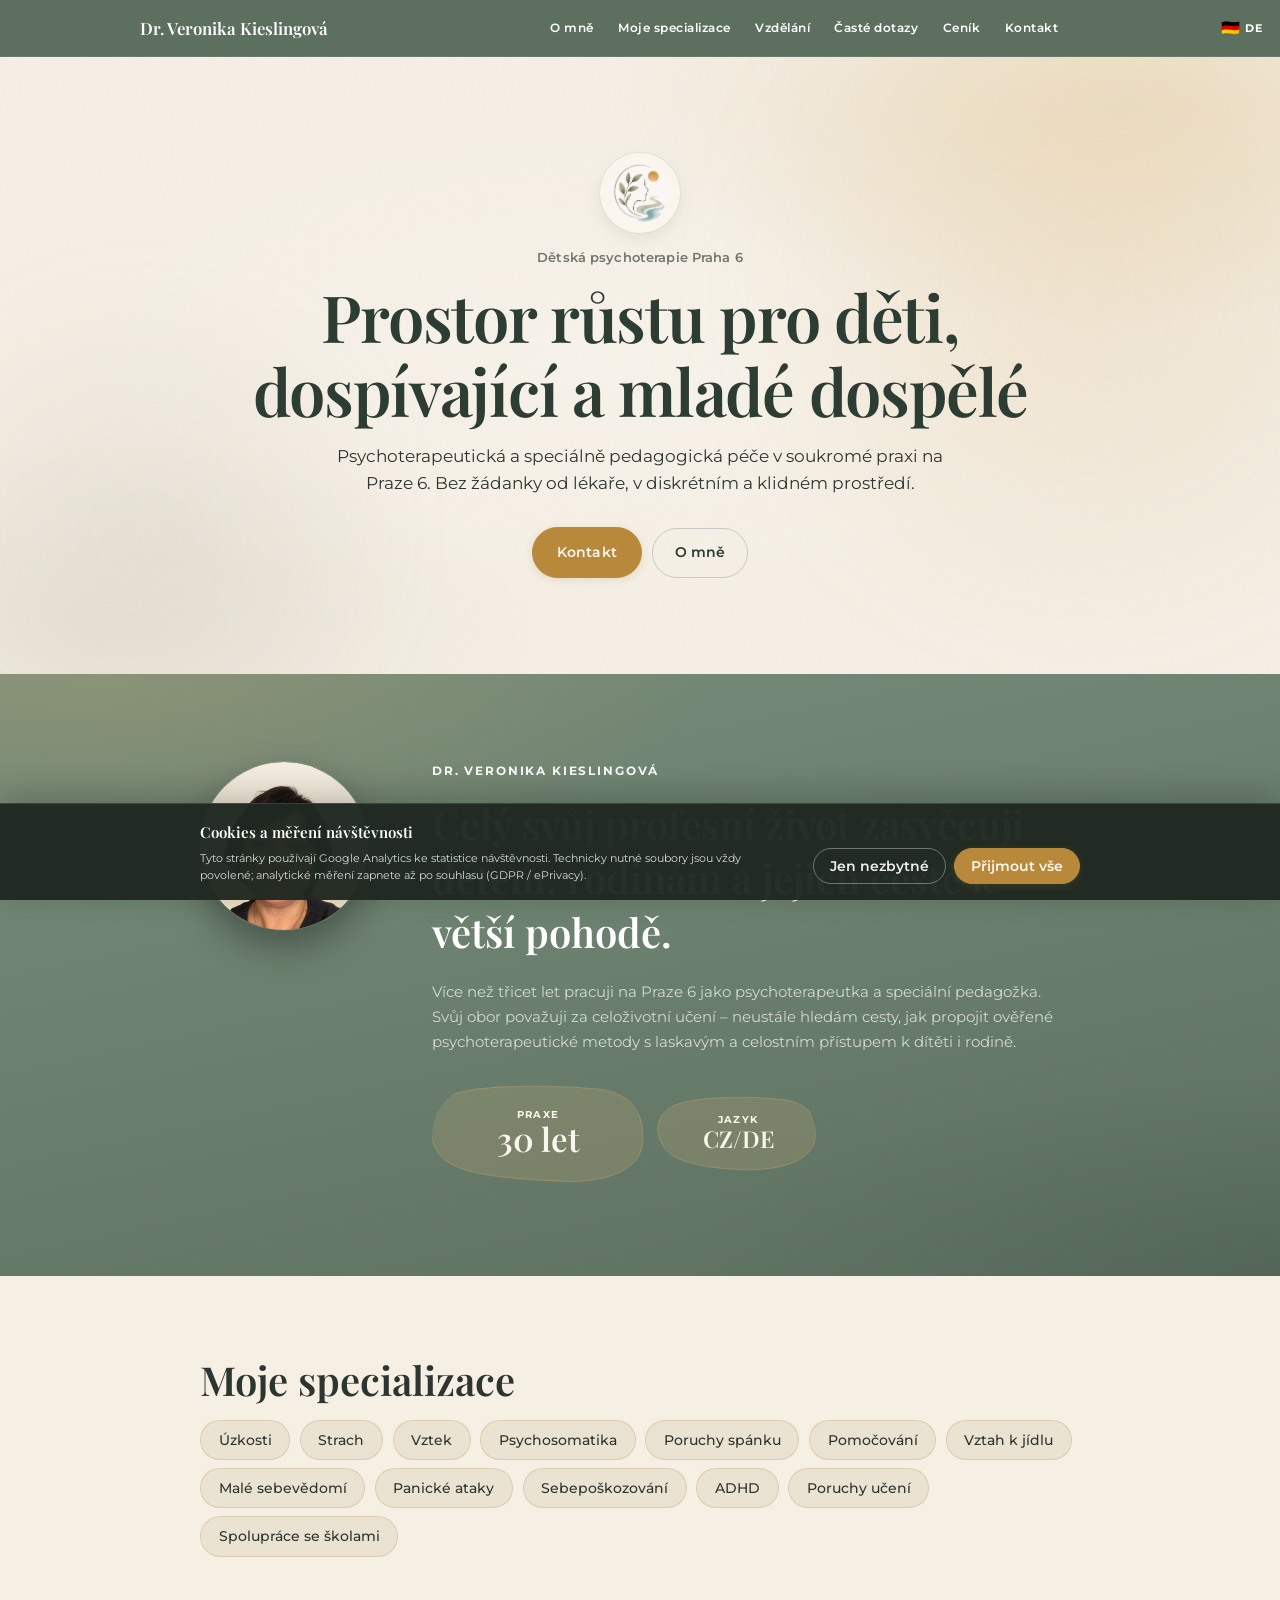
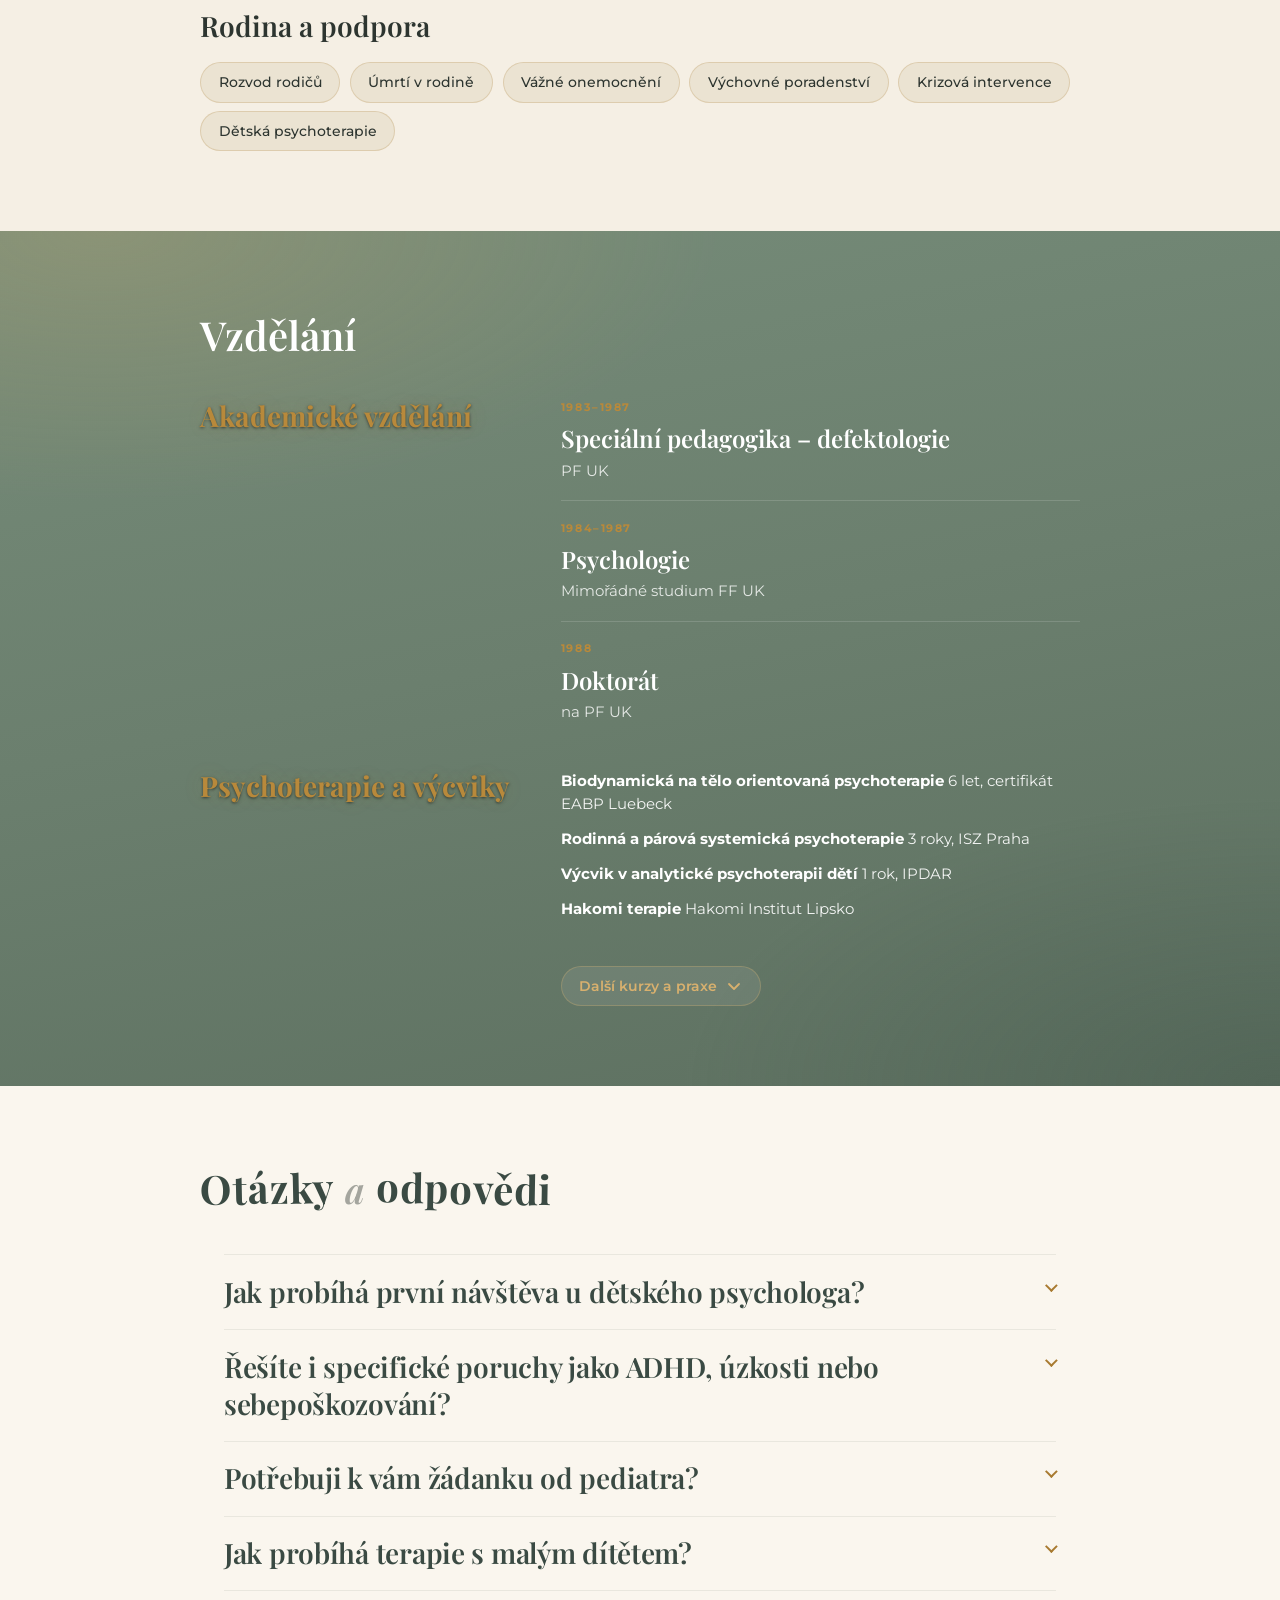
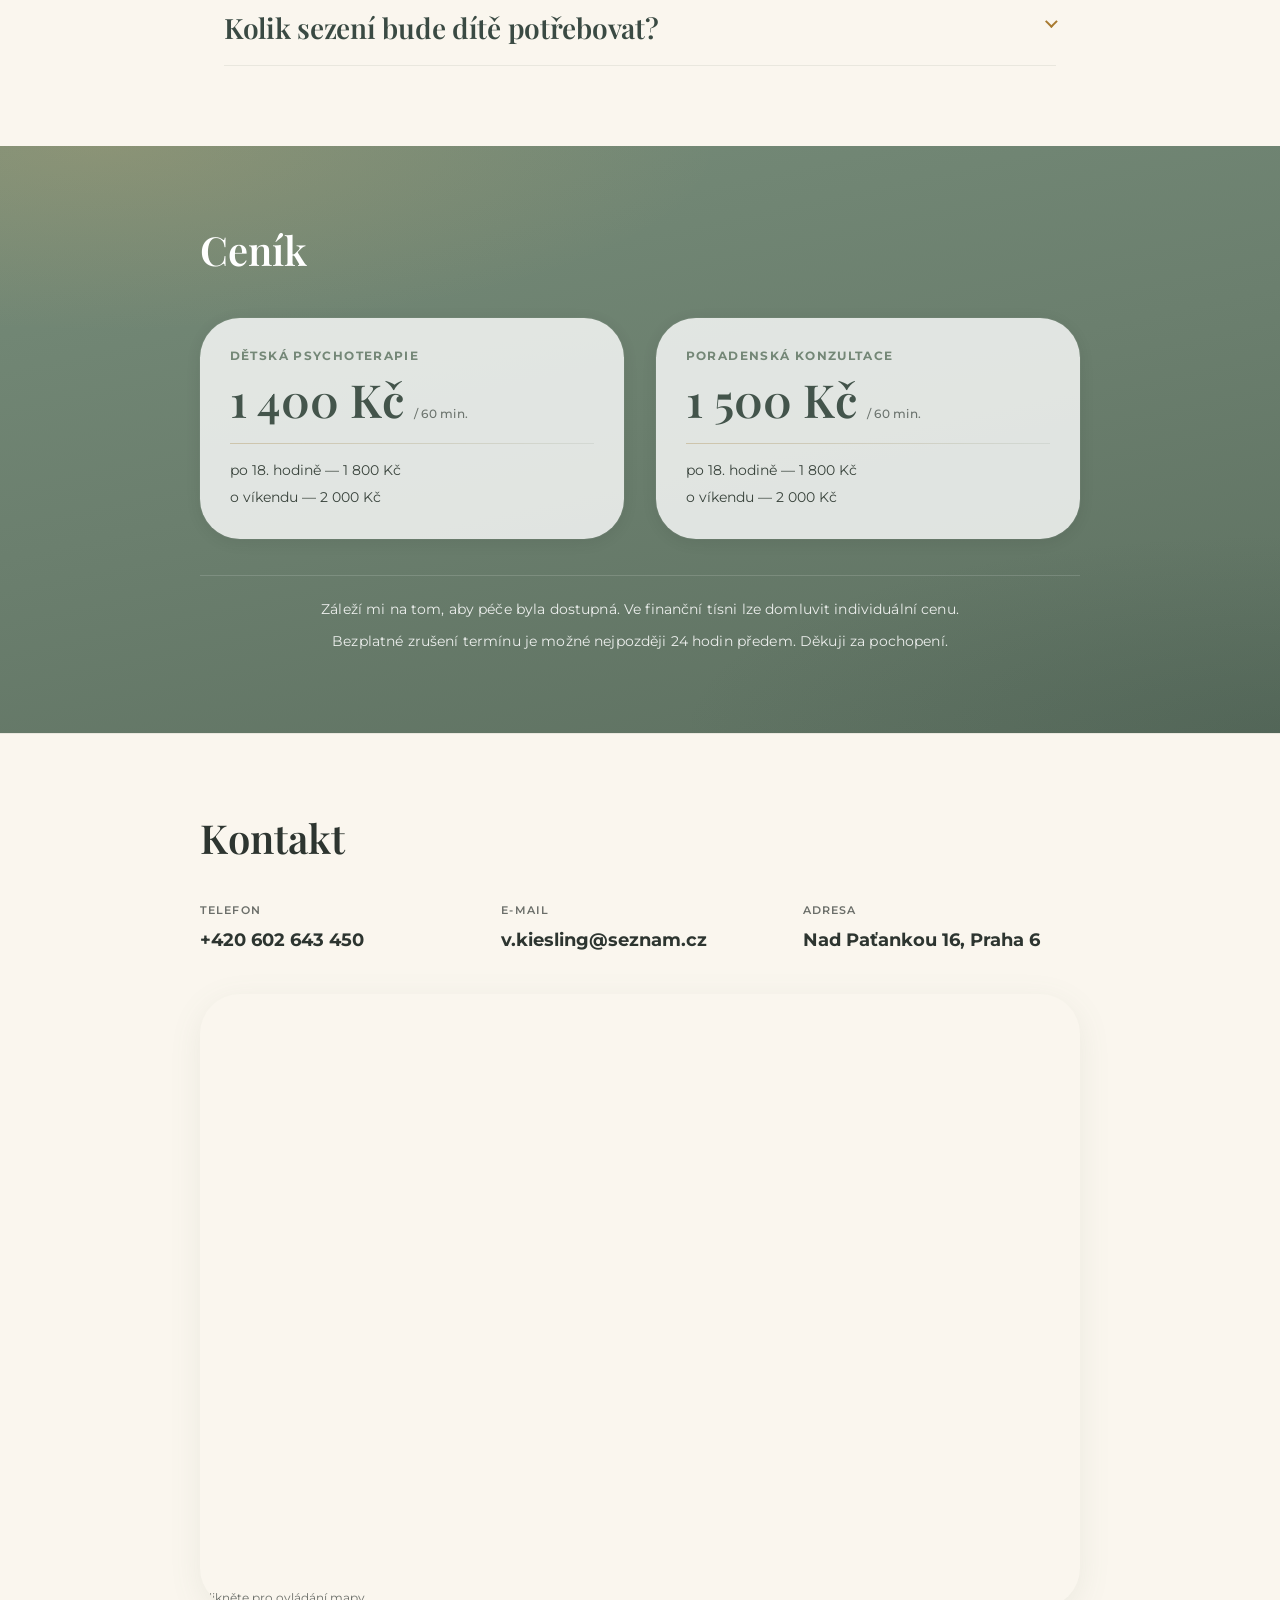
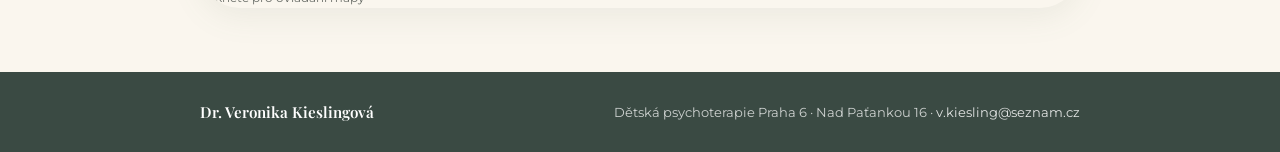
==== commit ce44f67b: "style: unify accent palette across all components - Tags: warm cream with subtle gold border - Hex b" ====
--- a/index.html
+++ b/index.html
@@ -37,7 +37,7 @@
     />
     <link rel="icon" href="favicon-32.png?v=2" type="image/png" sizes="32x32" />
     <link rel="apple-touch-icon" href="apple-touch-icon.png?v=2" />
-    <link rel="stylesheet" href="styles.css?v=69" />
+    <link rel="stylesheet" href="styles.css?v=70" />
     <link rel="canonical" href="https://detskapsychoterapie.cz/" />
     <link rel="alternate" hreflang="cs" href="https://detskapsychoterapie.cz/" />
     <link rel="alternate" hreflang="de" href="https://detskapsychoterapie.cz/?lang=de" />
--- a/styles.css
+++ b/styles.css
@@ -21,8 +21,12 @@
   --cream-50: #faf6ee;
   --cream-100: #f5efe4;
   --cream-200: #ebe3d2;
-  /* Chipy / tagy — o stupeň hutnější než pozadí */
-  --chip-bg: #d8cfb8;
+  /* Chipy / tagy — teplý krém + jemný zlatý okraj */
+  --chip-bg: #ebe3d2;
+  --chip-border: rgba(168, 122, 48, 0.22);
+  --chip-text: #2d3530;
+  --chip-bg-hover: #e0d6bf;
+  --chip-border-hover: rgba(168, 122, 48, 0.4);
 
   --ink: #2d3530;
   --ink-hero: #3a4a43;
@@ -33,6 +37,10 @@
   --brand-rgb: 107, 127, 110;
   --brand-deep-rgb: 38, 48, 44;
   --accent-rgb: 184, 137, 59;
+  --gold-400-rgb: 216, 176, 110;
+  --gold-700-rgb: 168, 122, 48;
+  --forest-950-rgb: 31, 41, 34;
+  --cream-50-rgb: 250, 246, 238;
   --ink-rgb: 45, 53, 48;
 
   /* Sémantické tokeny (název často z historie layoutu) */
@@ -52,9 +60,13 @@
   --bg-topics: var(--cream-100);
   --coral: var(--gold-700);
   --banner-tan: #efe4cf;
+  /* Primární CTA (Kontakt, cookie „Přijmout vše“) */
+  --cta-bg: var(--gold-600);
+  --cta-bg-hover: var(--gold-700);
+  --cta-text: var(--cream-50);
   --banner-text: #2a2419;
-  --tag-bg: var(--chip-bg);
-  --hex-fill: rgba(255, 255, 255, 0.22);
+  --hex-fill: rgba(216, 176, 110, 0.18);
+  --hex-stroke: rgba(216, 176, 110, 0.35);
   --font-serif: "Playfair Display", Georgia, serif;
   --font-sans: "Montserrat", system-ui, sans-serif;
   --max: 880px;
@@ -262,7 +274,7 @@
   font-size: 0.65rem;
   font-weight: 700;
   letter-spacing: 0.06em;
-  color: #fff;
+  color: var(--white);
   cursor: pointer;
   transition:
     color 0.15s ease,
@@ -337,7 +349,7 @@
   font-size: 0.72rem;
   font-weight: 600;
   letter-spacing: 0.04em;
-  color: #fff;
+  color: var(--white);
   text-decoration: none;
   border-radius: var(--radius-pill);
   border: 1px solid transparent;
@@ -524,9 +536,9 @@
   background-color: var(--bg-lavender-alt);
   background-image:
     url("data:image/svg+xml,%3Csvg xmlns='http://www.w3.org/2000/svg' width='250' height='250'%3E%3Cfilter id='n'%3E%3CfeTurbulence type='fractalNoise' baseFrequency='0.72' numOctaves='4' stitchTiles='stitch'/%3E%3CfeColorMatrix type='saturate' values='0'/%3E%3C/filter%3E%3Crect width='250' height='250' filter='url(%23n)' opacity='0.038'/%3E%3C/svg%3E"),
-    radial-gradient(ellipse 58% 52% at 88% 8%, rgba(212, 184, 118, 0.24) 0%, transparent 68%),
+    radial-gradient(ellipse 58% 52% at 88% 8%, rgba(var(--gold-400-rgb), 0.24) 0%, transparent 68%),
     radial-gradient(ellipse 52% 46% at 8% 92%, rgba(178, 168, 150, 0.14) 0%, transparent 65%),
-    radial-gradient(ellipse 65% 55% at 50% 48%, rgba(252, 250, 246, 0.6) 0%, transparent 78%);
+    radial-gradient(ellipse 65% 55% at 50% 48%, rgba(var(--cream-50-rgb), 0.6) 0%, transparent 78%);
   /* Výška podle obsahu — bez zbytečné prázdné plochy pod CTA */
   min-height: auto;
   padding: clamp(3rem, 8vw, 6rem) 0;
@@ -556,8 +568,8 @@
   right: -12%;
   background: radial-gradient(
     circle,
-    rgba(212, 184, 118, 0.2) 0%,
-    rgba(212, 184, 118, 0.07) 50%,
+    rgba(var(--gold-400-rgb), 0.2) 0%,
+    rgba(var(--gold-400-rgb), 0.07) 50%,
     transparent 72%
   );
   filter: blur(48px);
@@ -762,7 +774,9 @@
   gap: 0.65rem 0.65rem;
 }
 
-.hero__cta {
+.btn-primary,
+.hero__cta,
+.hero__cta--primary {
   font-family: var(--font-sans);
   display: inline-flex;
   align-items: center;
@@ -770,28 +784,45 @@
   width: fit-content;
   max-width: 100%;
   padding: 0.85rem 1.5rem;
-  background: var(--forest-900);
-  color: var(--white);
+  background: var(--cta-bg);
+  color: var(--cta-text);
   font-size: 0.875rem;
   font-weight: 600;
   letter-spacing: 0.01em;
   text-transform: none;
   text-decoration: none;
   border-radius: var(--radius-pill);
-  border: none;
+  border: 1px solid var(--cta-bg);
+  box-shadow: 0 2px 8px rgba(var(--gold-700-rgb), 0.18);
   cursor: pointer;
-  transition: background 0.2s ease, transform 0.15s ease;
-}
-
-.hero__cta:hover {
-  background: var(--coral);
-  opacity: 1;
-}
-
-.hero__cta:focus-visible {
-  outline: 2px solid var(--coral);
+  transition:
+    background 0.2s,
+    box-shadow 0.2s,
+    transform 0.1s,
+    border-color 0.2s;
+}
+
+.btn-primary:hover,
+.hero__cta:hover,
+.hero__cta--primary:hover {
+  background: var(--cta-bg-hover);
+  border-color: var(--cta-bg-hover);
+  box-shadow: 0 4px 14px rgba(var(--gold-700-rgb), 0.28);
+  transform: translateY(-1px);
+}
+
+.btn-primary:active,
+.hero__cta:active,
+.hero__cta--primary:active {
+  transform: translateY(0);
+  box-shadow: 0 2px 6px rgba(var(--gold-700-rgb), 0.2);
+}
+
+.btn-primary:focus-visible,
+.hero__cta:focus-visible,
+.hero__cta--primary:focus-visible {
+  outline: 2px solid var(--gold-600);
   outline-offset: 3px;
-  opacity: 1;
 }
 
 .hero__secondary {
@@ -999,11 +1030,6 @@
   border-radius: 100px;
 }
 
-/* Ztlumení jen skla bubliny — text zůstane plná bílá (ne opacity na celém .badges). */
-.about .badges-strip .badges .hex__blob {
-  opacity: 0.82;
-}
-
 .hex {
   position: relative;
   display: flex;
@@ -1022,13 +1048,13 @@
   height: 100%;
   pointer-events: none;
   overflow: visible;
-  stroke: rgba(255, 255, 255, 0.2);
+}
+
+.hex__blob path {
+  fill: var(--hex-fill);
+  stroke: var(--hex-stroke);
   stroke-width: 1;
   vector-effect: non-scaling-stroke;
-}
-
-.hex__blob path {
-  fill: var(--badge-glass);
 }
 
 .hex__inner {
@@ -1082,7 +1108,7 @@
   font-weight: 700;
   letter-spacing: 0.14em;
   text-transform: uppercase;
-  color: #fff;
+  color: var(--cream-50);
   line-height: 1.2;
 }
 
@@ -1090,7 +1116,7 @@
   font-family: var(--font-serif);
   font-weight: 600;
   line-height: 1.05;
-  color: #fff;
+  color: var(--cream-50);
 }
 
 .hex:nth-child(1) .hex__value { font-size: clamp(1.55rem, 3.6vw, 2.05rem); }
@@ -1163,14 +1189,14 @@
   display: inline-block;
   padding: 0.5rem 1.1rem;
   margin: 0;
-  background: var(--tag-bg);
-  color: var(--ink);
+  background: var(--chip-bg);
+  color: var(--chip-text);
   font-family: inherit;
   font-size: 0.875rem;
   font-weight: 500;
   line-height: inherit;
   text-align: center;
-  border: none;
+  border: 1px solid var(--chip-border);
   border-radius: var(--radius-pill);
   cursor: help;
   -webkit-appearance: none;
@@ -1178,15 +1204,20 @@
   transition:
     background-color 0.15s ease,
     color 0.15s ease,
+    border-color 0.15s ease,
     box-shadow 0.15s ease;
 }
 
-.tag:hover,
+.tag:hover {
+  background: var(--chip-bg-hover);
+  border-color: var(--chip-border-hover);
+}
+
 .tag:focus-visible {
-  background: rgba(var(--brand-rgb), 0.12);
-  color: var(--ink-hero);
-  box-shadow: 0 0 0 2px rgba(var(--accent-rgb), 0.35);
-  outline: none;
+  background: var(--chip-bg-hover);
+  border-color: var(--chip-border-hover);
+  outline: 2px solid var(--gold-600);
+  outline-offset: 2px;
 }
 
 @media (max-width: 767px) {
@@ -1385,7 +1416,7 @@
 }
 
 .section-purple-light .edu-row__title {
-  color: var(--gold-400);
+  color: var(--gold-600);
   font-weight: 700;
   text-shadow:
     0 1px 3px rgba(0, 0, 0, 0.55),
@@ -1393,7 +1424,7 @@
 }
 
 .section-purple-light .edu-pillar__period {
-  color: var(--gold-500);
+  color: var(--gold-600);
 }
 
 /* Dvousloupcové bloky vzdělání (název vlevo, seznam vpravo) */
@@ -1424,7 +1455,7 @@
   font-weight: 600;
   line-height: 1.2;
   margin: 0;
-  color: var(--coral);
+  color: var(--gold-600);
 }
 
 .edu-row__content {
@@ -1458,7 +1489,7 @@
   font-weight: 700;
   letter-spacing: 0.14em;
   text-transform: uppercase;
-  color: var(--coral);
+  color: var(--gold-600);
   margin: 0 0 0.4rem;
 }
 
@@ -1541,9 +1572,9 @@
   font-family: var(--font-sans);
   font-size: 0.88rem;
   font-weight: 600;
-  color: #d8b06e;
+  color: var(--gold-400);
   background: rgba(255, 255, 255, 0.08);
-  border: 1px solid rgba(216, 176, 110, 0.3);
+  border: 1px solid rgba(var(--gold-400-rgb), 0.3);
   border-radius: var(--radius-pill);
   cursor: pointer;
   user-select: none;
@@ -1552,16 +1583,16 @@
 
 .edu-more-btn:hover {
   background: rgba(255, 255, 255, 0.14);
-  border-color: rgba(216, 176, 110, 0.5);
-  color: #d8b06e;
+  border-color: rgba(var(--gold-400-rgb), 0.5);
+  color: var(--gold-400);
 }
 
 .edu-more-btn:focus-visible {
-  outline: 2px solid rgba(216, 176, 110, 0.55);
+  outline: 2px solid rgba(var(--gold-400-rgb), 0.55);
   outline-offset: 3px;
   background: rgba(255, 255, 255, 0.14);
-  color: #d8b06e;
-  border-color: rgba(216, 176, 110, 0.5);
+  color: var(--gold-400);
+  border-color: rgba(var(--gold-400-rgb), 0.5);
 }
 
 .edu-more-btn__icon {
@@ -1777,7 +1808,7 @@
 .quote-offset > h3 {
   font-family: var(--font-serif);
   font-size: var(--fs-h3);
-  color: var(--coral);
+  color: var(--gold-600);
   margin: 0 0 1.25rem;
   line-height: 1.3;
   max-width: 22rem;
@@ -2098,7 +2129,7 @@
   bottom: 0;
   z-index: 1200;
   padding: 1rem 0 max(1rem, env(safe-area-inset-bottom, 0px));
-  background: rgba(31, 41, 34, 0.97);
+  background: rgba(var(--forest-950-rgb), 0.97);
   color: rgba(255, 255, 255, 0.92);
   border-top: 1px solid rgba(255, 255, 255, 0.12);
   box-shadow: 0 -8px 32px rgba(0, 0, 0, 0.2);
@@ -2150,14 +2181,25 @@
   transition: background 0.15s ease, color 0.15s ease, box-shadow 0.15s ease;
 }
 
-.cookie-banner__btn--primary {
-  background: var(--gold-400);
-  color: var(--forest-950);
-  box-shadow: 0 2px 8px rgba(0, 0, 0, 0.15);
-}
-
-.cookie-banner__btn--primary:hover {
-  filter: brightness(1.06);
+.cookie-banner__btn--primary,
+.cookie-accept-all,
+.consent-accept,
+[data-consent="accept-all"],
+[data-consent-accept] {
+  background: var(--cta-bg);
+  color: var(--cta-text);
+  border: 1px solid var(--cta-bg);
+  box-shadow: 0 2px 8px rgba(var(--gold-700-rgb), 0.18);
+}
+
+.cookie-banner__btn--primary:hover,
+.cookie-accept-all:hover,
+.consent-accept:hover,
+[data-consent="accept-all"]:hover,
+[data-consent-accept]:hover {
+  background: var(--cta-bg-hover);
+  border-color: var(--cta-bg-hover);
+  filter: none;
 }
 
 .cookie-banner__btn--ghost {
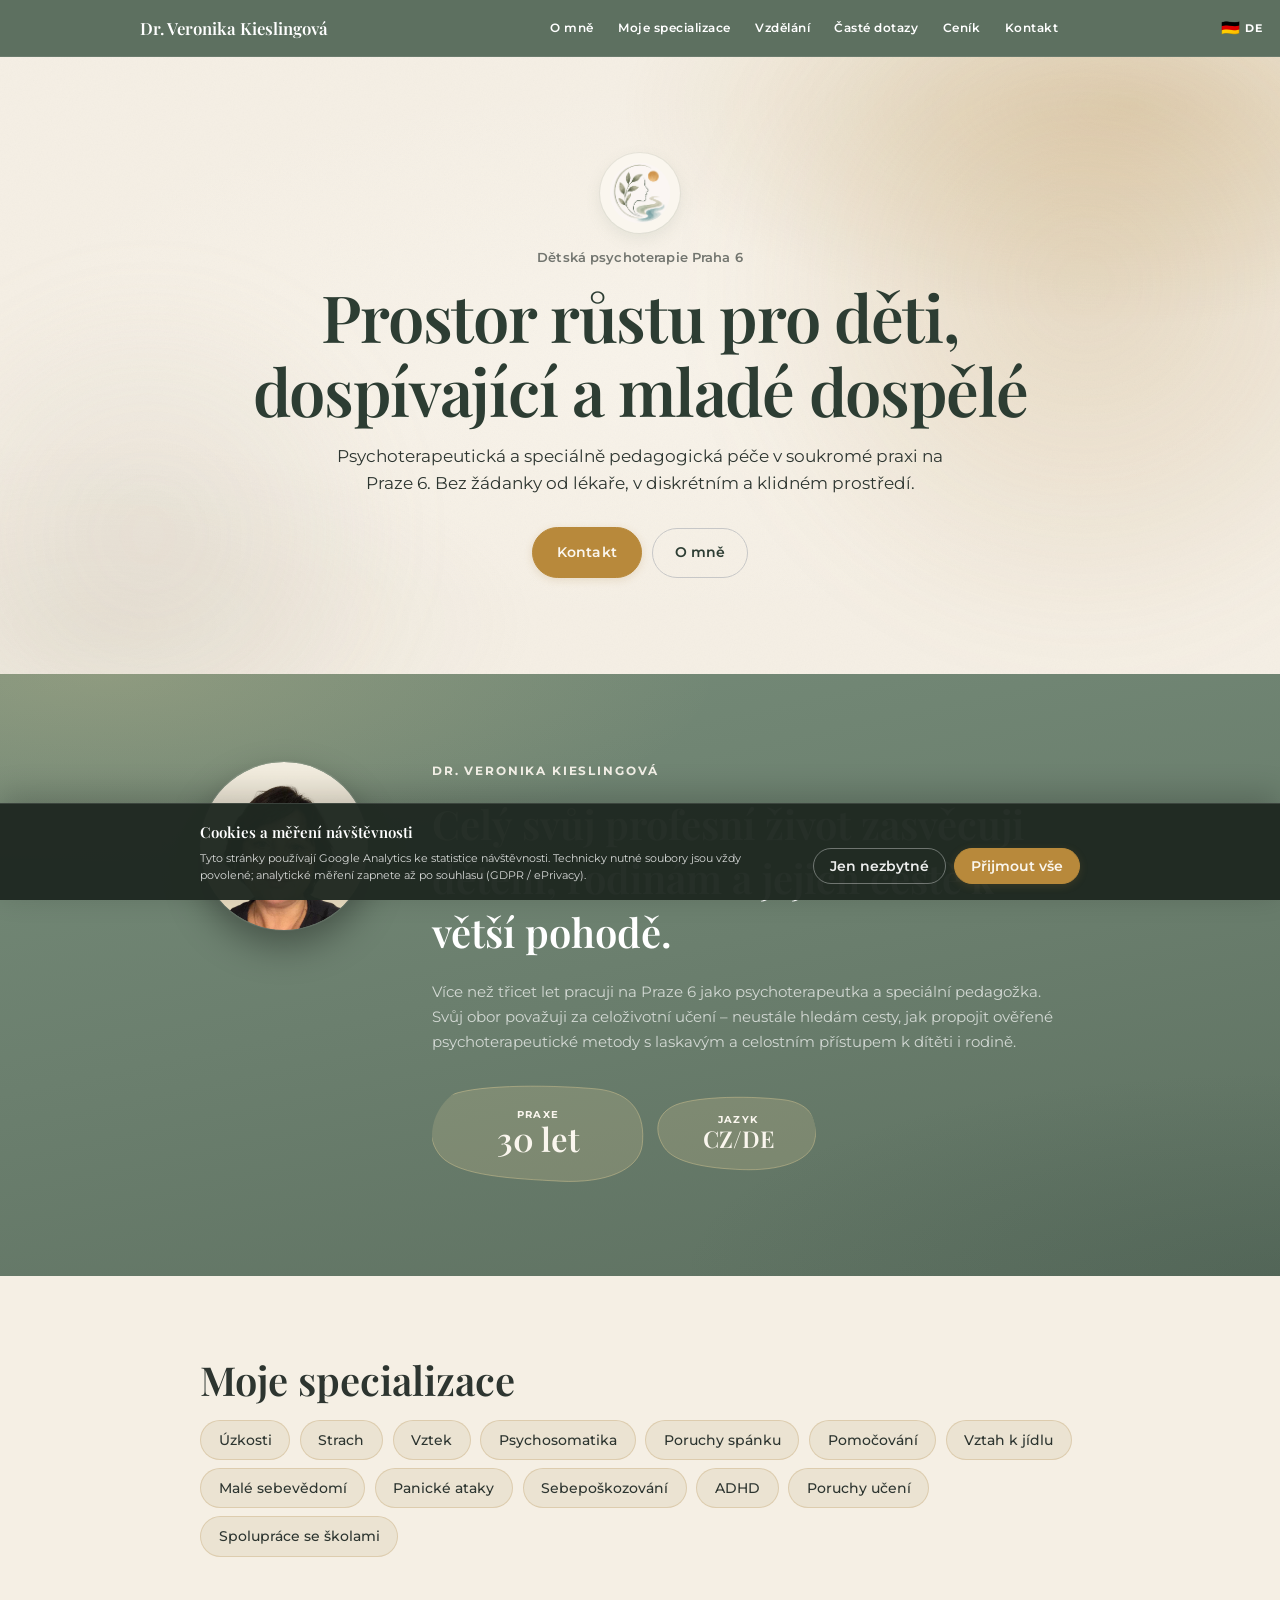
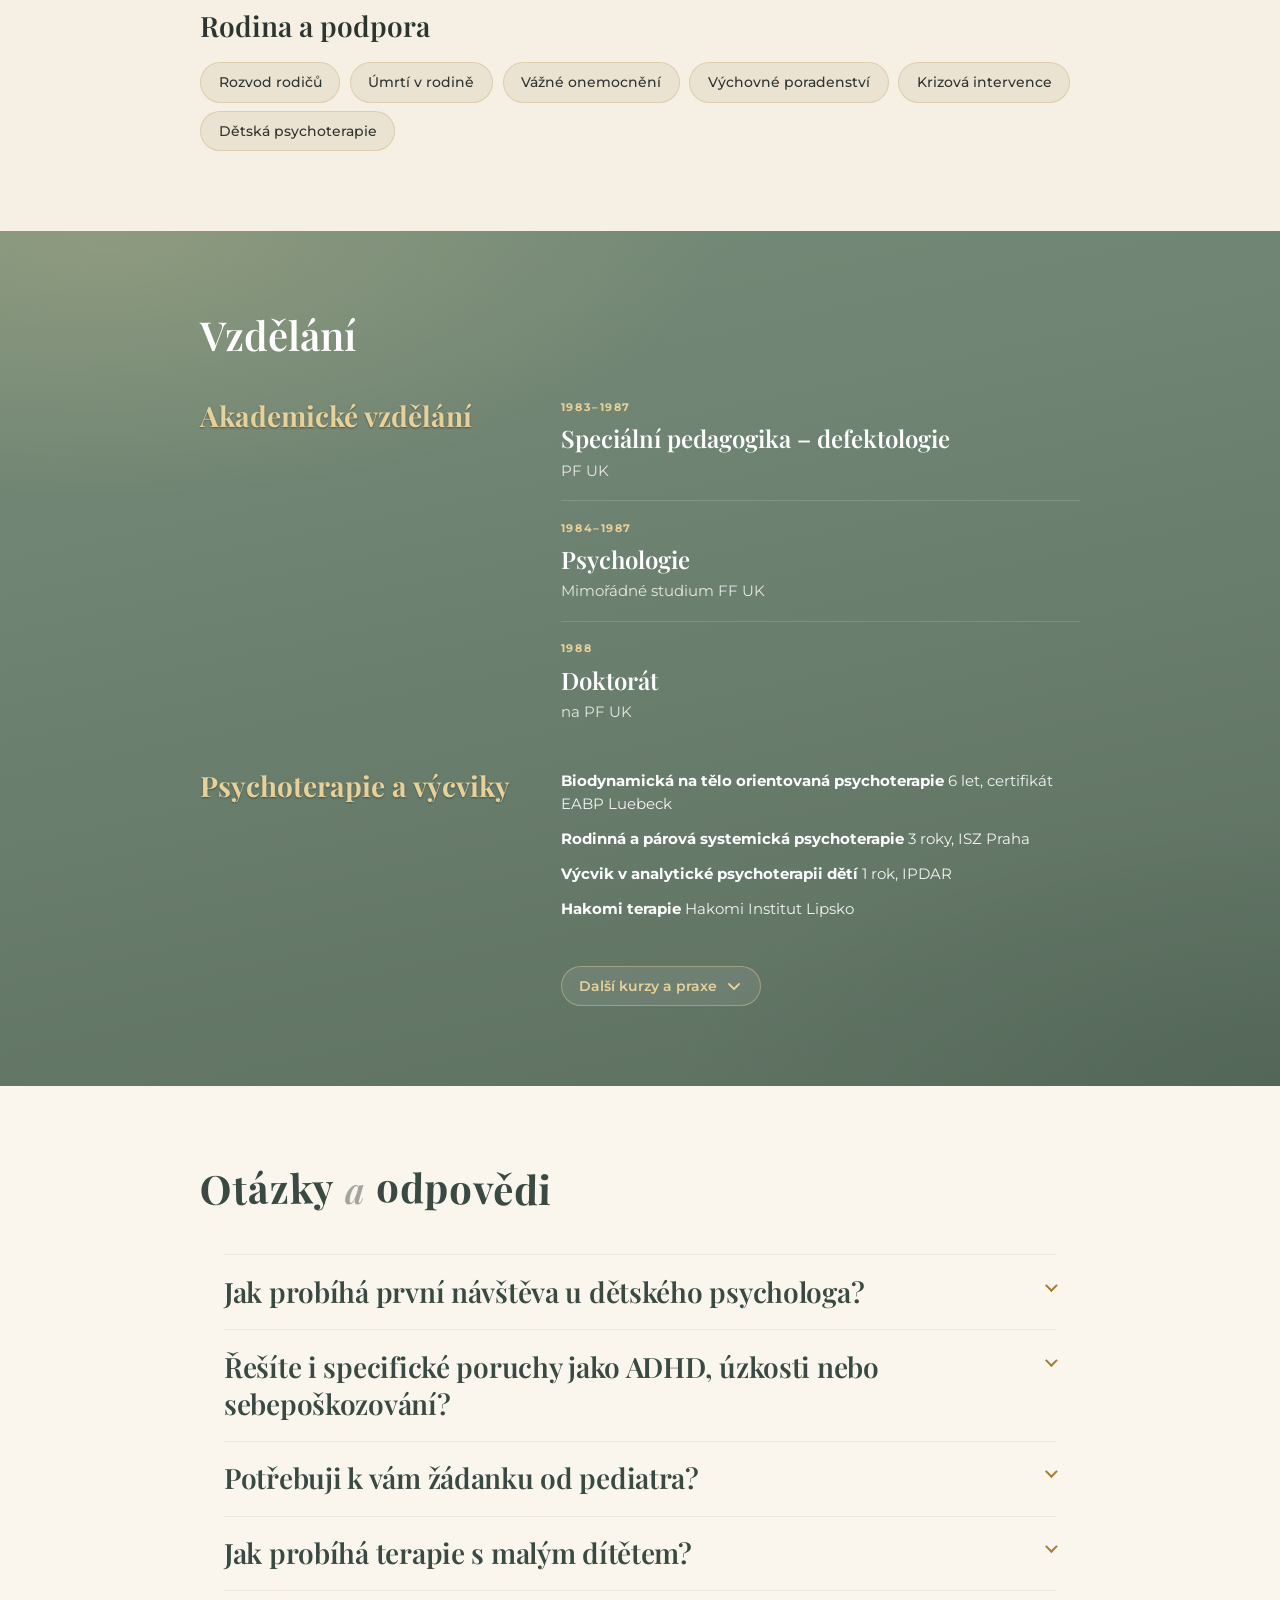
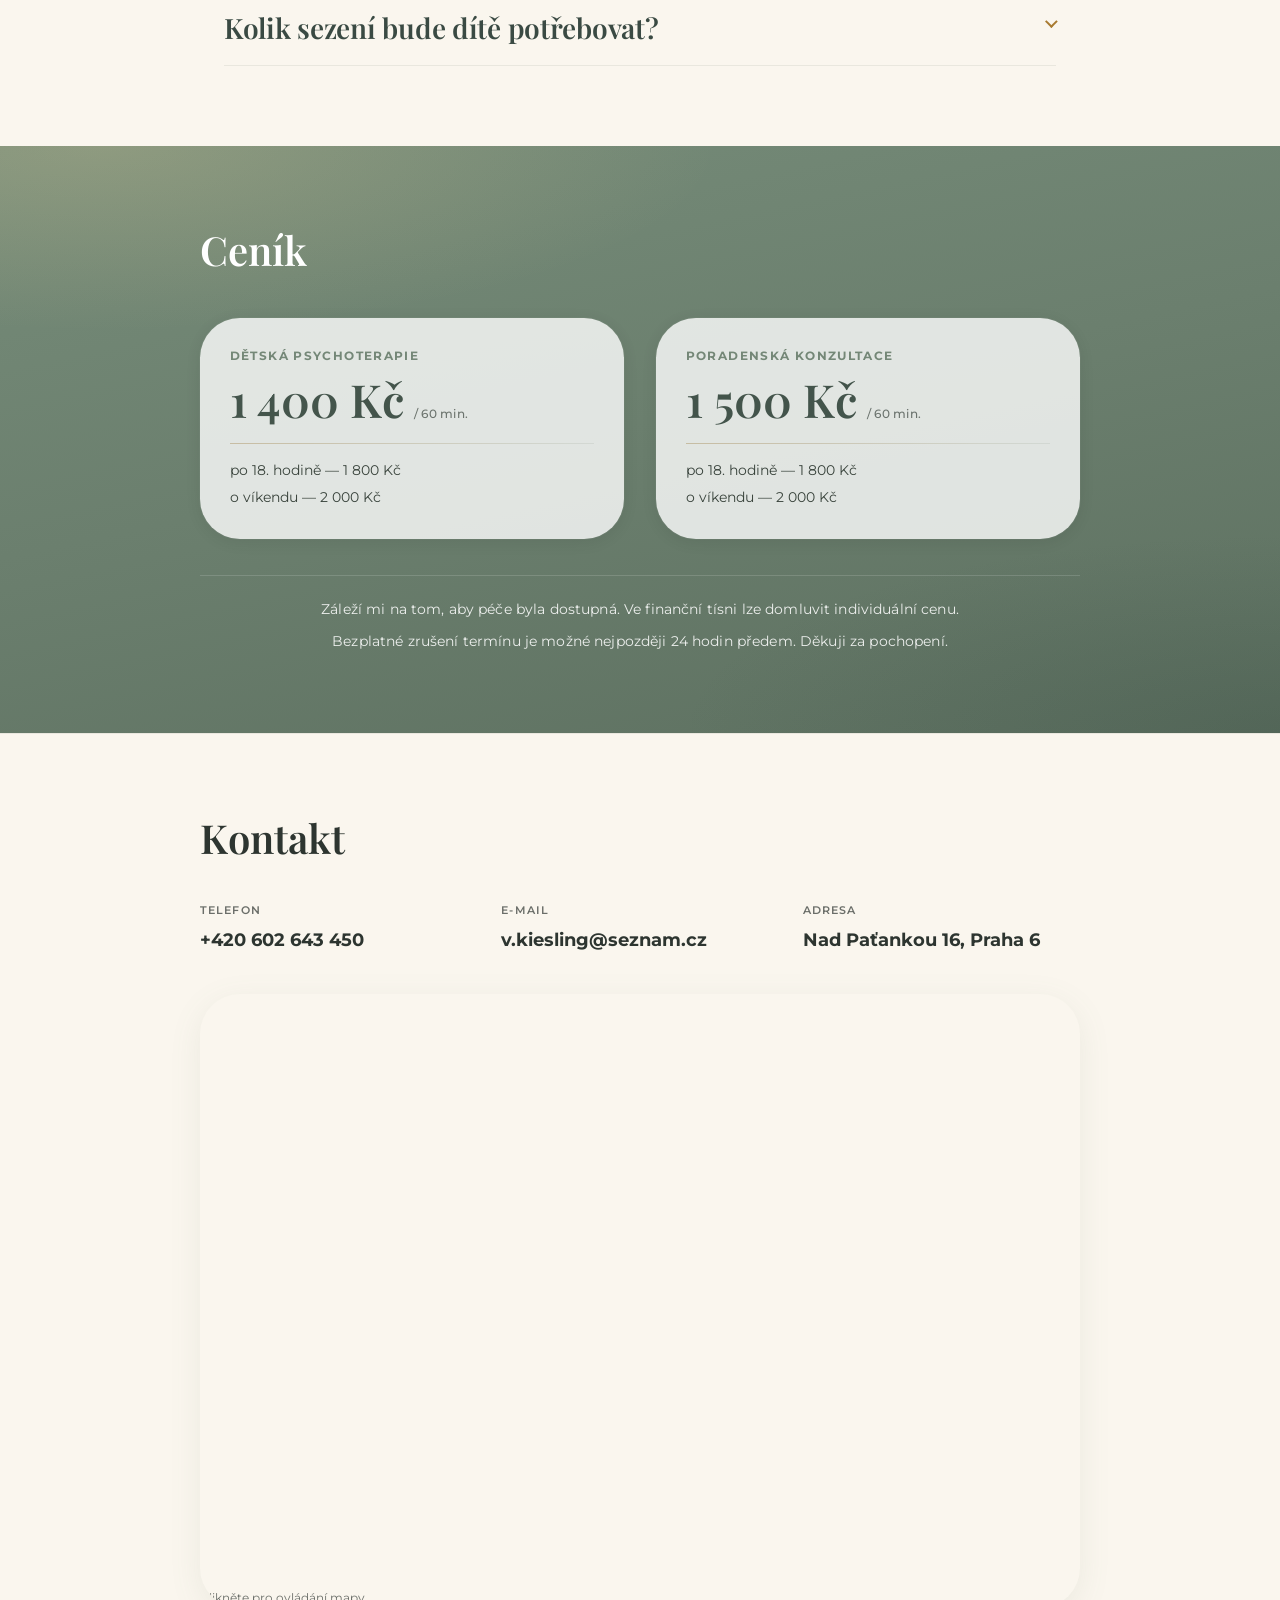
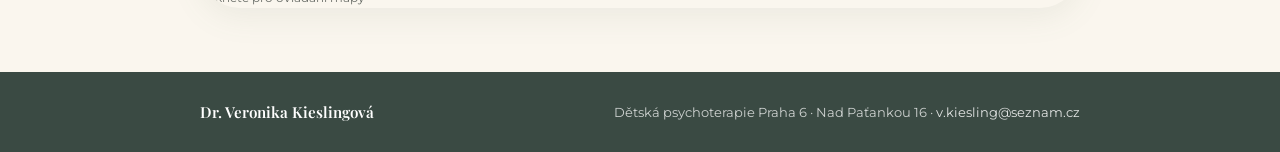
==== commit 33bdec15: "fix: separate gold accents for dark vs light backgrounds - Add --gold-on-dark (#e8d199) for sage sec" ====
--- a/index.html
+++ b/index.html
@@ -37,7 +37,7 @@
     />
     <link rel="icon" href="favicon-32.png?v=2" type="image/png" sizes="32x32" />
     <link rel="apple-touch-icon" href="apple-touch-icon.png?v=2" />
-    <link rel="stylesheet" href="styles.css?v=70" />
+    <link rel="stylesheet" href="styles.css?v=71" />
     <link rel="canonical" href="https://detskapsychoterapie.cz/" />
     <link rel="alternate" hreflang="cs" href="https://detskapsychoterapie.cz/" />
     <link rel="alternate" hreflang="de" href="https://detskapsychoterapie.cz/?lang=de" />
--- a/styles.css
+++ b/styles.css
@@ -10,12 +10,18 @@
   --forest-800: #3a5446;
   --forest-700: #6b7f6e;
 
-  /* Hořčicová (akcenty, CTA) */
+  /* Zlatá pro SVĚTLÁ pozadí (krém) — tmavší, dobrý kontrast */
+  --gold-on-light: #a87a30;
+  --gold-on-light-hover: #8a6628;
+  /* Zlatá pro TMAVÁ pozadí (šalvěj) — světlejší, jasně čitelná */
+  --gold-on-dark: #e8d199;
+  --gold-on-dark-soft: #dcc382;
+  /* Škála (zpětná kompatibilita) */
   --gold-800: #8a6628;
   --gold-700: #a87a30;
   --gold-600: #b8893b;
-  --gold-500: #c89a4a;
-  --gold-400: #d8b06e;
+  --gold-500: #dcc382;
+  --gold-400: #e8d199;
 
   /* Teplý krém */
   --cream-50: #faf6ee;
@@ -37,7 +43,9 @@
   --brand-rgb: 107, 127, 110;
   --brand-deep-rgb: 38, 48, 44;
   --accent-rgb: 184, 137, 59;
-  --gold-400-rgb: 216, 176, 110;
+  --gold-on-light-rgb: 168, 122, 48;
+  --gold-on-dark-rgb: 232, 209, 153;
+  --gold-400-rgb: 232, 209, 153;
   --gold-700-rgb: 168, 122, 48;
   --forest-950-rgb: 31, 41, 34;
   --cream-50-rgb: 250, 246, 238;
@@ -50,7 +58,7 @@
   /* Lišta navigace: o stupeň tmavší kvůli kontrastu bílého textu (AA). */
   --forest-surface-nav: #5d7060;
   --forest-surface-image:
-    radial-gradient(ellipse 115% 75% at 8% 0%, rgba(216, 176, 110, 0.22) 0%, transparent 42%),
+    radial-gradient(ellipse 115% 75% at 8% 0%, rgba(var(--gold-on-dark-rgb), 0.22) 0%, transparent 42%),
     radial-gradient(ellipse 90% 65% at 100% 100%, rgba(60, 80, 70, 0.32) 0%, transparent 52%),
     linear-gradient(168deg, #768c79 0%, #6b7f6e 48%, #5d7060 100%);
   --purple-bg: var(--forest-surface-base);
@@ -60,13 +68,12 @@
   --bg-topics: var(--cream-100);
   --coral: var(--gold-700);
   --banner-tan: #efe4cf;
-  /* Primární CTA (Kontakt, cookie „Přijmout vše“) */
-  --cta-bg: var(--gold-600);
-  --cta-bg-hover: var(--gold-700);
-  --cta-text: var(--cream-50);
+  /* Primární CTA (Kontakt, cookie „Přijmout vše“) — na světlém krému */
+  --cta-bg: #b8893b;
+  --cta-bg-hover: #a87a30;
+  --cta-text: #faf6ee;
   --banner-text: #2a2419;
-  --hex-fill: rgba(216, 176, 110, 0.18);
-  --hex-stroke: rgba(216, 176, 110, 0.35);
+  --hex-fill: rgba(232, 209, 153, 0.18);
   --font-serif: "Playfair Display", Georgia, serif;
   --font-sans: "Montserrat", system-ui, sans-serif;
   --max: 880px;
@@ -536,7 +543,7 @@
   background-color: var(--bg-lavender-alt);
   background-image:
     url("data:image/svg+xml,%3Csvg xmlns='http://www.w3.org/2000/svg' width='250' height='250'%3E%3Cfilter id='n'%3E%3CfeTurbulence type='fractalNoise' baseFrequency='0.72' numOctaves='4' stitchTiles='stitch'/%3E%3CfeColorMatrix type='saturate' values='0'/%3E%3C/filter%3E%3Crect width='250' height='250' filter='url(%23n)' opacity='0.038'/%3E%3C/svg%3E"),
-    radial-gradient(ellipse 58% 52% at 88% 8%, rgba(var(--gold-400-rgb), 0.24) 0%, transparent 68%),
+    radial-gradient(ellipse 58% 52% at 88% 8%, rgba(var(--gold-on-light-rgb), 0.24) 0%, transparent 68%),
     radial-gradient(ellipse 52% 46% at 8% 92%, rgba(178, 168, 150, 0.14) 0%, transparent 65%),
     radial-gradient(ellipse 65% 55% at 50% 48%, rgba(var(--cream-50-rgb), 0.6) 0%, transparent 78%);
   /* Výška podle obsahu — bez zbytečné prázdné plochy pod CTA */
@@ -568,8 +575,8 @@
   right: -12%;
   background: radial-gradient(
     circle,
-    rgba(var(--gold-400-rgb), 0.2) 0%,
-    rgba(var(--gold-400-rgb), 0.07) 50%,
+    rgba(var(--gold-on-light-rgb), 0.2) 0%,
+    rgba(var(--gold-on-light-rgb), 0.07) 50%,
     transparent 72%
   );
   filter: blur(48px);
@@ -1048,13 +1055,17 @@
   height: 100%;
   pointer-events: none;
   overflow: visible;
-}
-
-.hex__blob path {
   fill: var(--hex-fill);
-  stroke: var(--hex-stroke);
+  stroke: rgba(232, 209, 153, 0.4);
   stroke-width: 1;
   vector-effect: non-scaling-stroke;
+}
+
+.hex__blob path {
+  fill: inherit;
+  stroke: inherit;
+  stroke-width: inherit;
+  vector-effect: inherit;
 }
 
 .hex__inner {
@@ -1128,6 +1139,7 @@
   letter-spacing: 0.16em;
   text-transform: uppercase;
   margin: 0 0 1rem;
+  color: var(--cream-50);
   opacity: 0.95;
   text-align: left;
 }
@@ -1416,15 +1428,13 @@
 }
 
 .section-purple-light .edu-row__title {
-  color: var(--gold-600);
+  color: var(--gold-on-dark);
   font-weight: 700;
-  text-shadow:
-    0 1px 3px rgba(0, 0, 0, 0.55),
-    0 0 1.25rem rgba(var(--accent-rgb), 0.18);
+  text-shadow: 0 1px 2px rgba(0, 0, 0, 0.35);
 }
 
 .section-purple-light .edu-pillar__period {
-  color: var(--gold-600);
+  color: var(--gold-on-dark);
 }
 
 /* Dvousloupcové bloky vzdělání (název vlevo, seznam vpravo) */
@@ -1455,7 +1465,7 @@
   font-weight: 600;
   line-height: 1.2;
   margin: 0;
-  color: var(--gold-600);
+  color: var(--gold-on-dark);
 }
 
 .edu-row__content {
@@ -1489,7 +1499,7 @@
   font-weight: 700;
   letter-spacing: 0.14em;
   text-transform: uppercase;
-  color: var(--gold-600);
+  color: var(--gold-on-dark);
   margin: 0 0 0.4rem;
 }
 
@@ -1572,9 +1582,9 @@
   font-family: var(--font-sans);
   font-size: 0.88rem;
   font-weight: 600;
-  color: var(--gold-400);
+  color: var(--gold-on-dark);
   background: rgba(255, 255, 255, 0.08);
-  border: 1px solid rgba(var(--gold-400-rgb), 0.3);
+  border: 1px solid rgba(232, 209, 153, 0.4);
   border-radius: var(--radius-pill);
   cursor: pointer;
   user-select: none;
@@ -1583,16 +1593,16 @@
 
 .edu-more-btn:hover {
   background: rgba(255, 255, 255, 0.14);
-  border-color: rgba(var(--gold-400-rgb), 0.5);
-  color: var(--gold-400);
+  border-color: rgba(232, 209, 153, 0.65);
+  color: var(--gold-on-dark);
 }
 
 .edu-more-btn:focus-visible {
-  outline: 2px solid rgba(var(--gold-400-rgb), 0.55);
+  outline: 2px solid rgba(232, 209, 153, 0.55);
   outline-offset: 3px;
   background: rgba(255, 255, 255, 0.14);
-  color: var(--gold-400);
-  border-color: rgba(var(--gold-400-rgb), 0.5);
+  color: var(--gold-on-dark);
+  border-color: rgba(232, 209, 153, 0.65);
 }
 
 .edu-more-btn__icon {
@@ -1754,6 +1764,10 @@
   outline-offset: 2px;
 }
 
+.section-light.faq-section .faq-item__trigger:focus-visible {
+  outline-color: var(--gold-on-light);
+}
+
 .faq-item__question {
   font-family: inherit;
   font-size: inherit;
@@ -1773,6 +1787,11 @@
   border-bottom: 2px solid var(--coral);
   transform: rotate(45deg);
   transition: transform 0.2s ease;
+}
+
+.section-light.faq-section .faq-item__chevron {
+  border-right-color: var(--gold-on-light);
+  border-bottom-color: var(--gold-on-light);
 }
 
 .faq-item__trigger[aria-expanded="true"] .faq-item__chevron {
@@ -1953,7 +1972,7 @@
   margin: 1.15rem 0 1rem;
   background: linear-gradient(
     90deg,
-    rgba(var(--accent-rgb), 0.35) 0%,
+    rgba(var(--gold-on-light-rgb), 0.38) 0%,
     rgba(var(--brand-rgb), 0.12) 100%
   );
 }
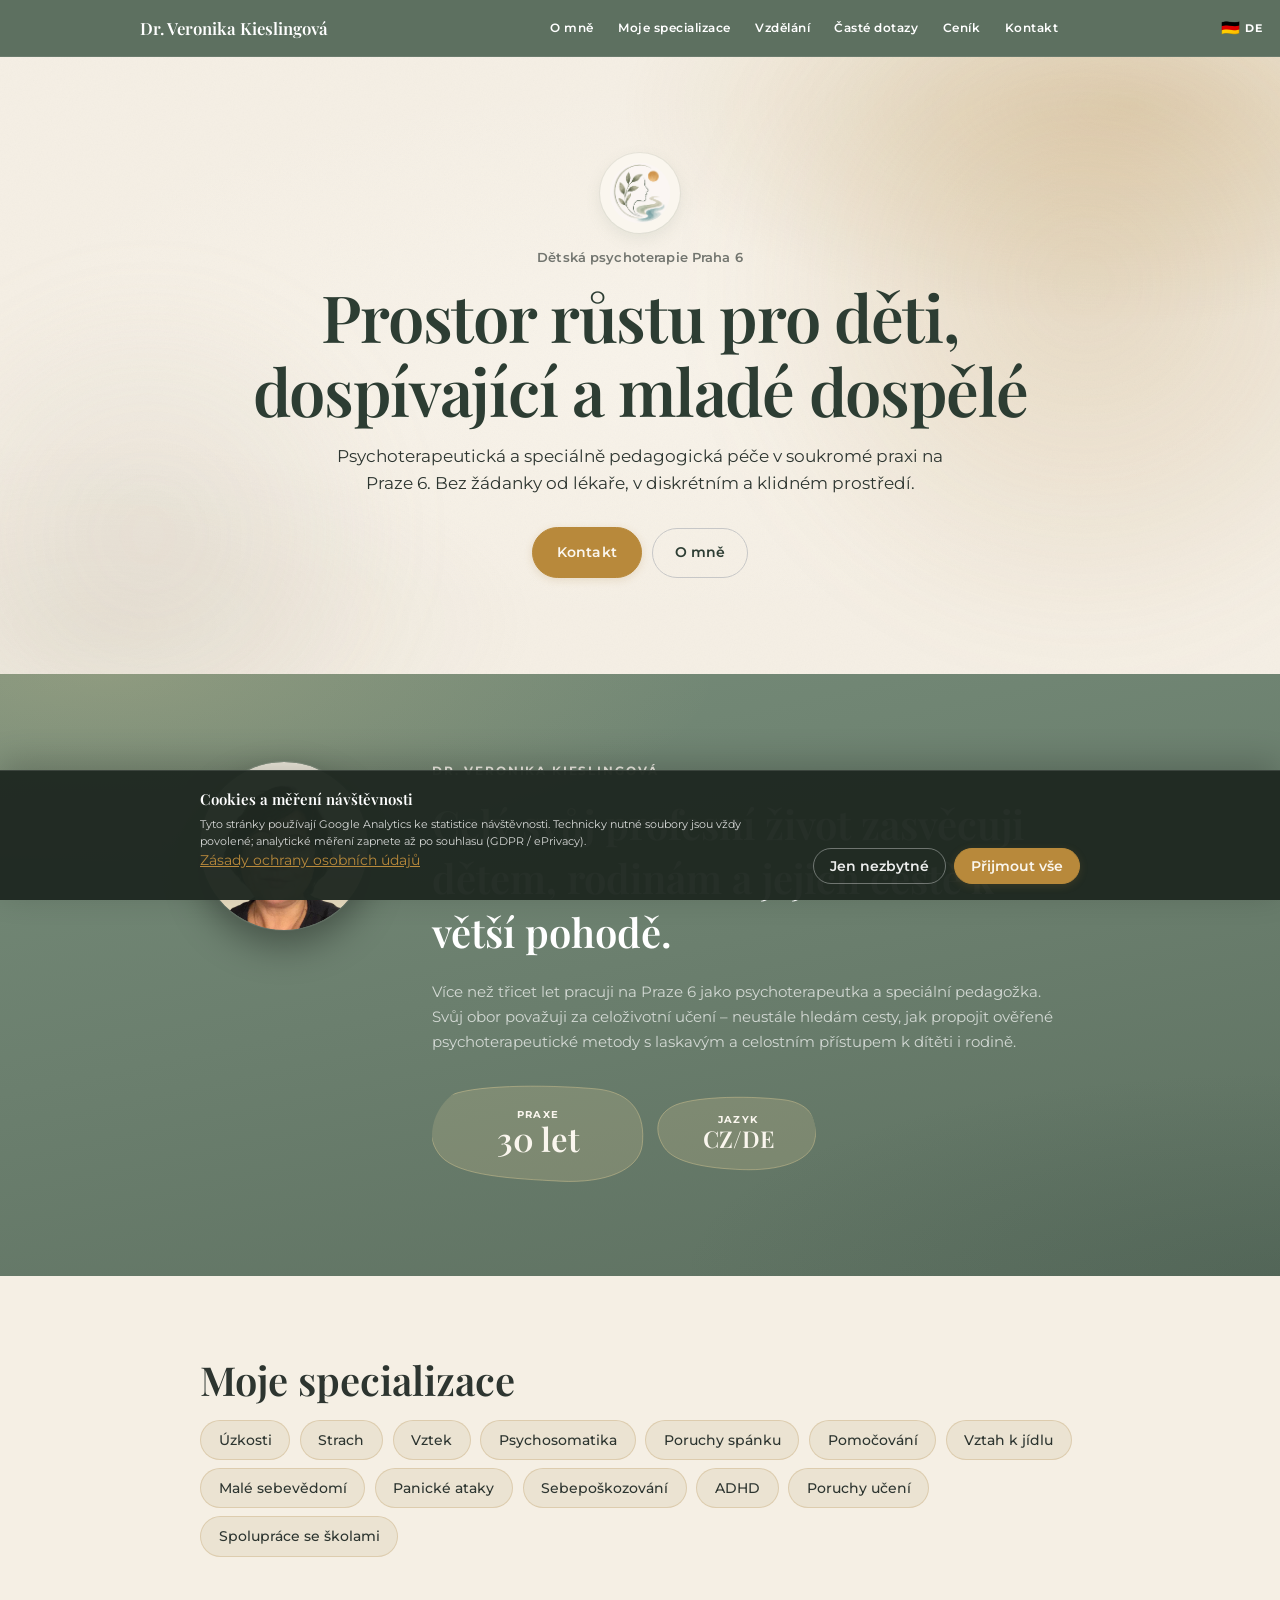
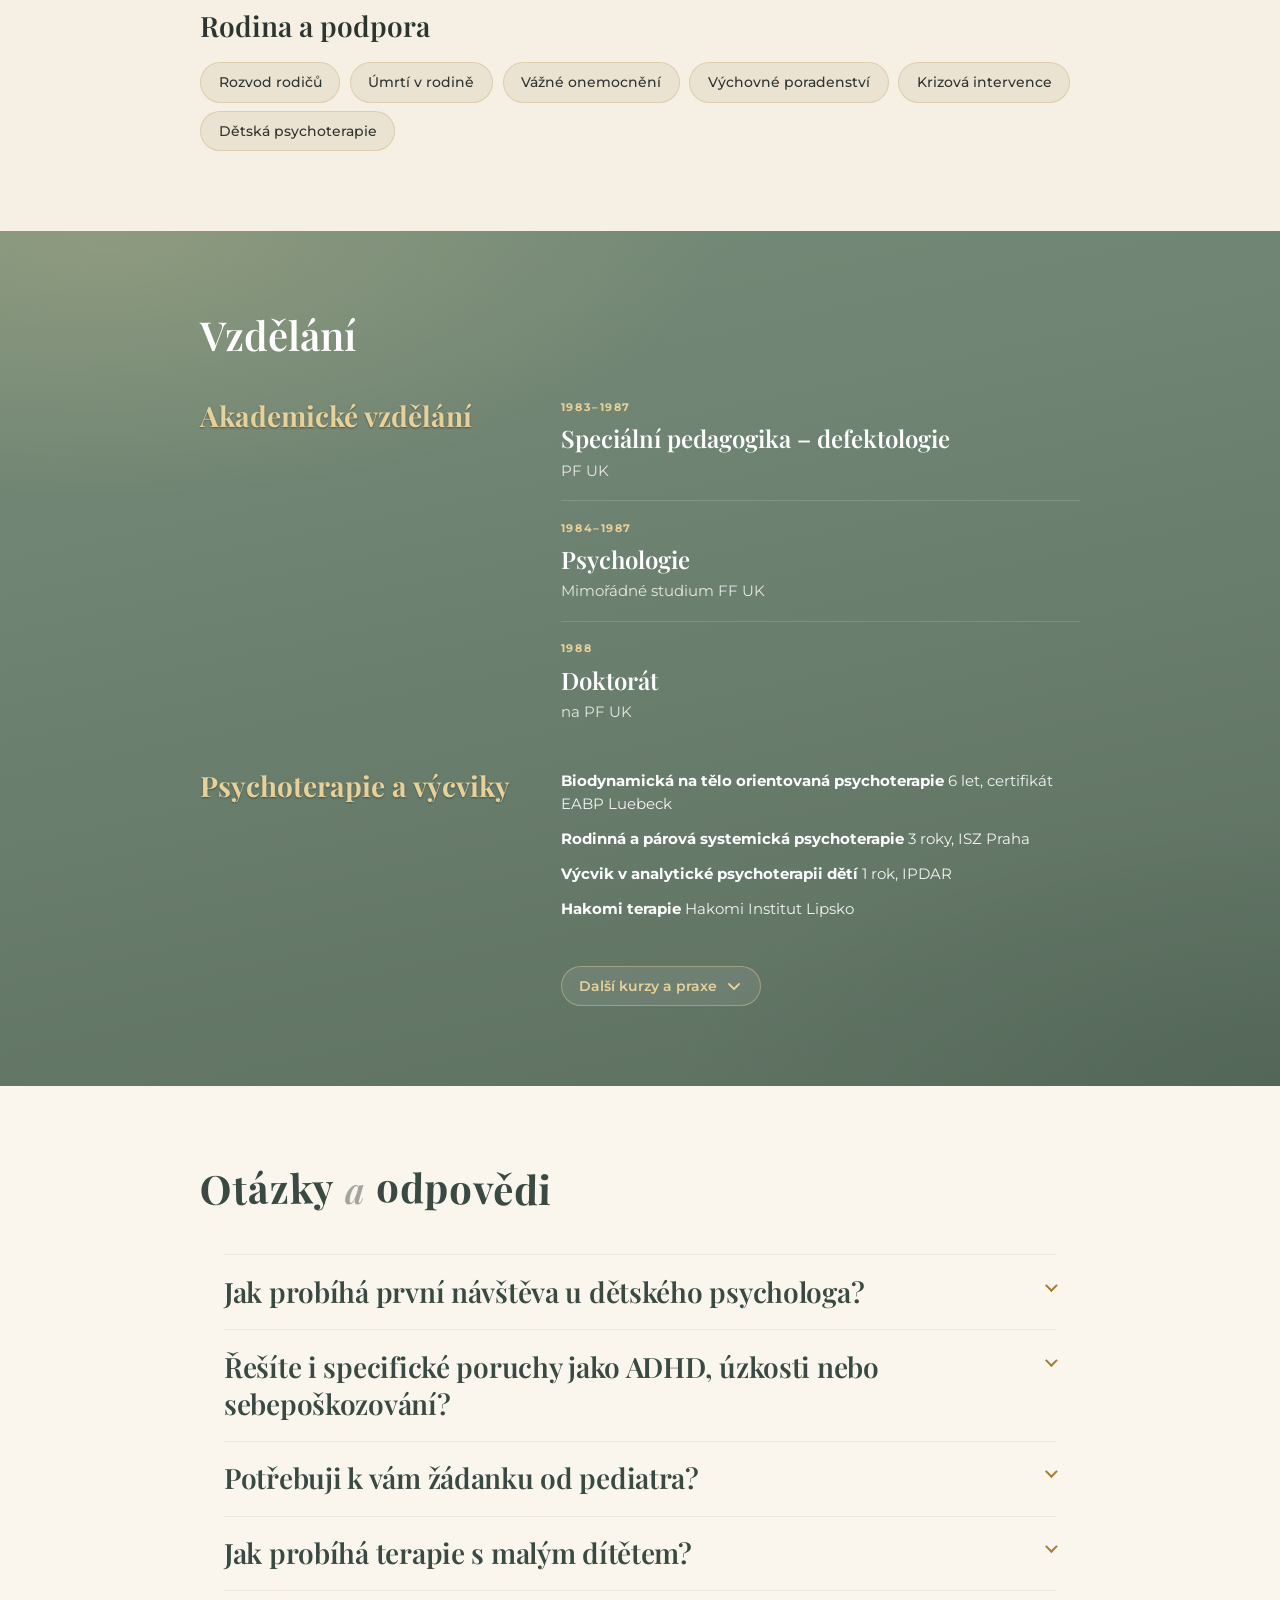
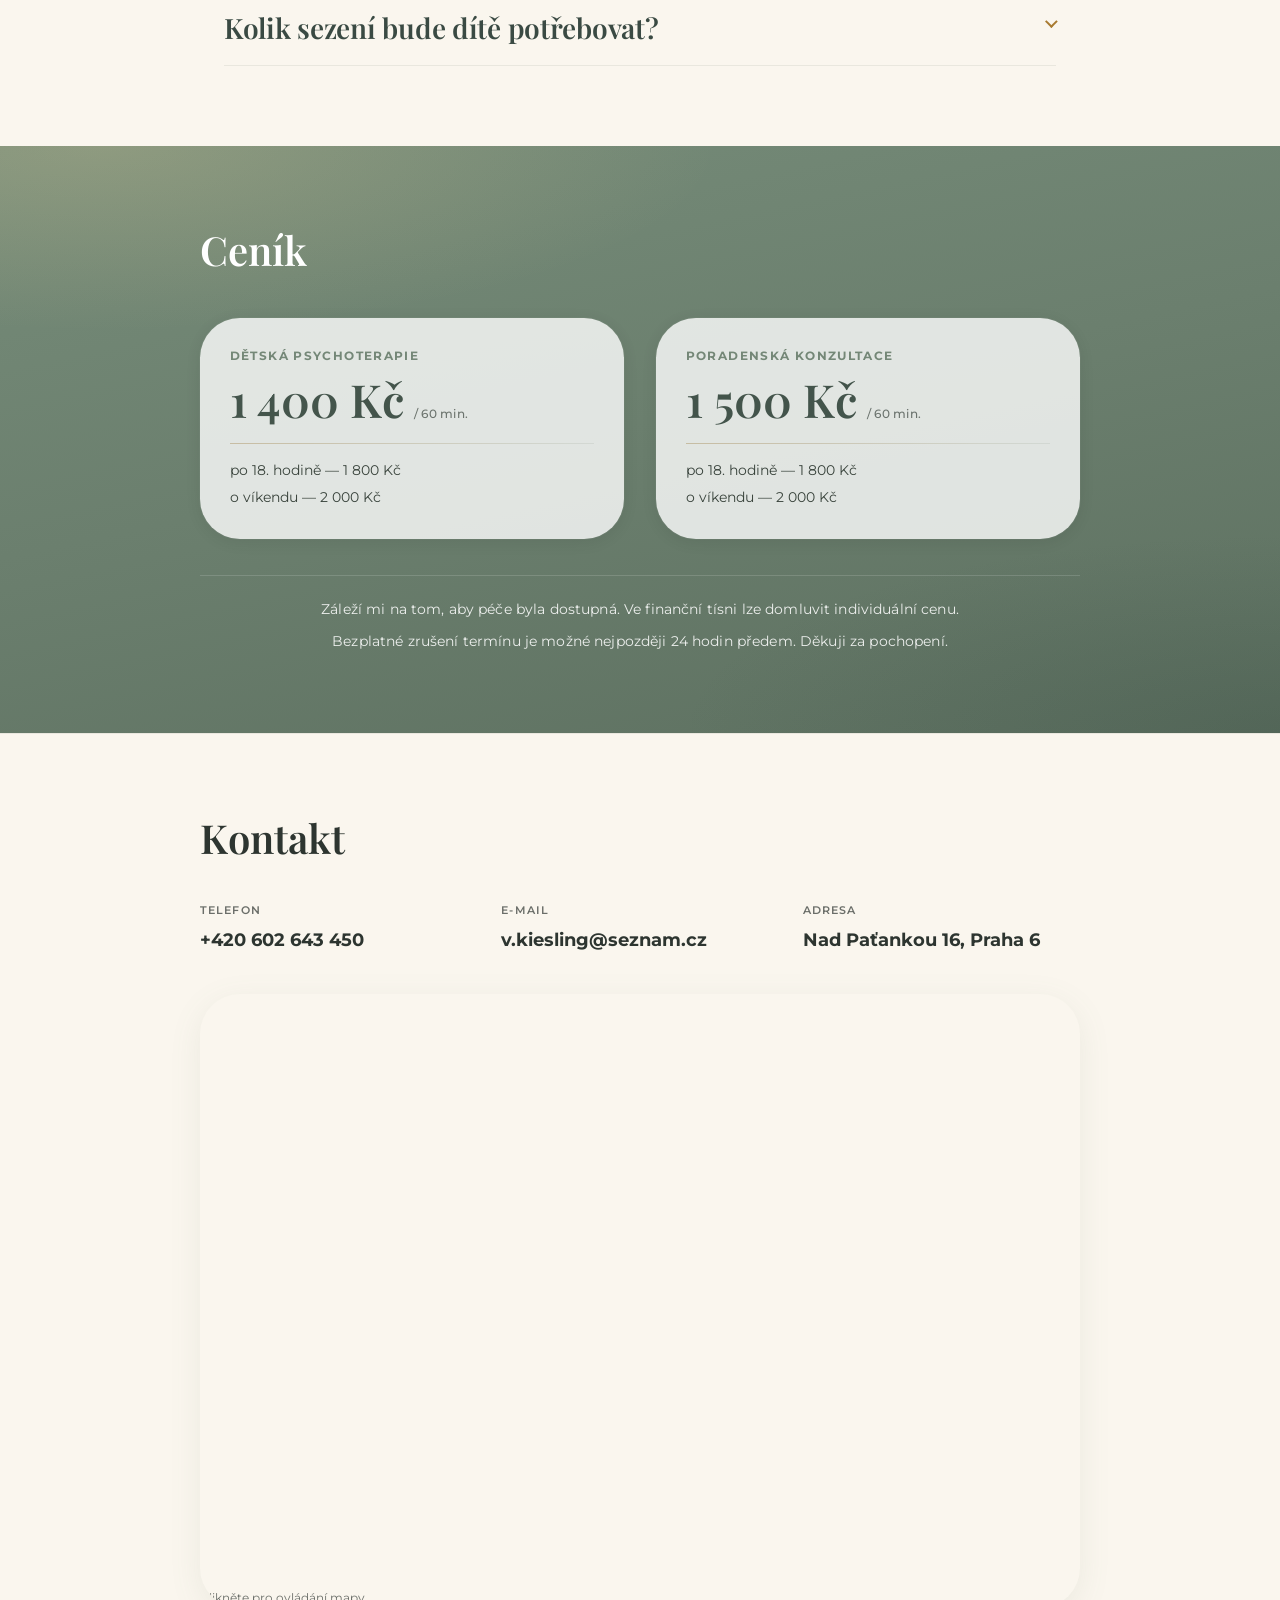
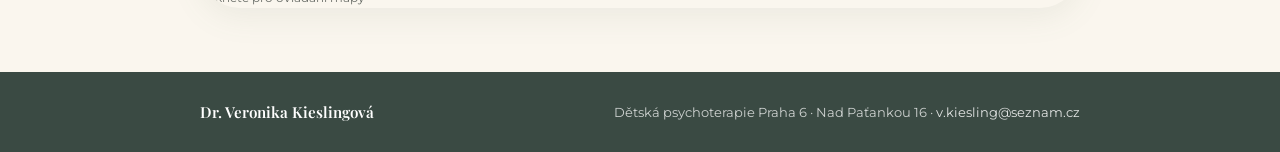
==== commit b4c474fe: "feat: link privacy policy from cookie banner and style link Made-with: Cursor" ====
--- a/index.html
+++ b/index.html
@@ -20,6 +20,7 @@
         ad_user_data: "denied",
         ad_personalization: "denied",
         security_storage: "granted",
+        wait_for_update: 500,
       });
       try {
         if (localStorage.getItem("detskapsychoterapie-consent") === "all") {
@@ -37,7 +38,7 @@
     />
     <link rel="icon" href="favicon-32.png?v=2" type="image/png" sizes="32x32" />
     <link rel="apple-touch-icon" href="apple-touch-icon.png?v=2" />
-    <link rel="stylesheet" href="styles.css?v=71" />
+    <link rel="stylesheet" href="styles.css?v=72" />
     <link rel="canonical" href="https://detskapsychoterapie.cz/" />
     <link rel="alternate" hreflang="cs" href="https://detskapsychoterapie.cz/" />
     <link rel="alternate" hreflang="de" href="https://detskapsychoterapie.cz/?lang=de" />
@@ -647,6 +648,14 @@
             Tyto stránky používají Google Analytics ke statistice návštěvnosti. Technicky nutné
             soubory jsou vždy povolené; analytické měření zapnete až po souhlasu (GDPR / ePrivacy).
           </p>
+          <p class="cookie-banner__legal">
+            <a
+              href="/ochrana-osobnich-udaju.html"
+              class="cookie-banner__link"
+              data-i18n="consent_privacy_link"
+              >Zásady ochrany osobních údajů</a
+            >
+          </p>
         </div>
         <div class="cookie-banner__actions">
           <button type="button" class="cookie-banner__btn cookie-banner__btn--ghost" data-consent-essential>
@@ -660,7 +669,7 @@
     </div>
 
     <script src="consent.js?v=1"></script>
-    <script src="i18n.js?v=41" defer></script>
+    <script src="i18n.js?v=42" defer></script>
     <script src="faq.js?v=1" defer></script>
     <script src="tags.js?v=24" defer></script>
     <script>
--- a/styles.css
+++ b/styles.css
@@ -2182,6 +2182,20 @@
   color: rgba(255, 255, 255, 0.82);
 }
 
+.cookie-banner__legal {
+  font-size: 0.85rem;
+  margin: 0 0 0.75rem;
+}
+
+.cookie-banner__link {
+  color: var(--cta-bg);
+  text-decoration: underline;
+}
+
+.cookie-banner__link:hover {
+  color: var(--cta-bg-hover);
+}
+
 .cookie-banner__actions {
   display: flex;
   flex-wrap: wrap;
@@ -2230,3 +2244,50 @@
 .cookie-banner__btn--ghost:hover {
   background: rgba(255, 255, 255, 0.08);
 }
+
+/* ——— Zásady OÚ / právní text ——— */
+.legal-page {
+  padding-top: clamp(5.25rem, 14vw, 6.75rem);
+  padding-bottom: 3.5rem;
+  background: var(--cream-50);
+  color: var(--ink);
+}
+
+.legal-page .container {
+  max-width: 42rem;
+}
+
+.legal-page h1 {
+  font-family: var(--font-serif);
+  font-size: clamp(1.75rem, 4vw, 2.25rem);
+  font-weight: 700;
+  color: var(--forest-900);
+  margin: 0 0 1rem;
+  line-height: 1.2;
+}
+
+.legal-page h2 {
+  font-family: var(--font-serif);
+  font-size: 1.2rem;
+  font-weight: 600;
+  color: var(--forest-800);
+  margin: 2rem 0 0.65rem;
+}
+
+.legal-page p {
+  margin: 0 0 0.85rem;
+  font-family: var(--font-sans);
+  font-size: 0.95rem;
+  line-height: 1.65;
+  color: var(--muted);
+}
+
+.legal-page section:first-of-type h2 {
+  margin-top: 1.25rem;
+}
+
+.legal-page__updated {
+  margin-top: 2.25rem !important;
+  font-size: 0.85rem !important;
+  color: rgba(45, 53, 48, 0.62) !important;
+}
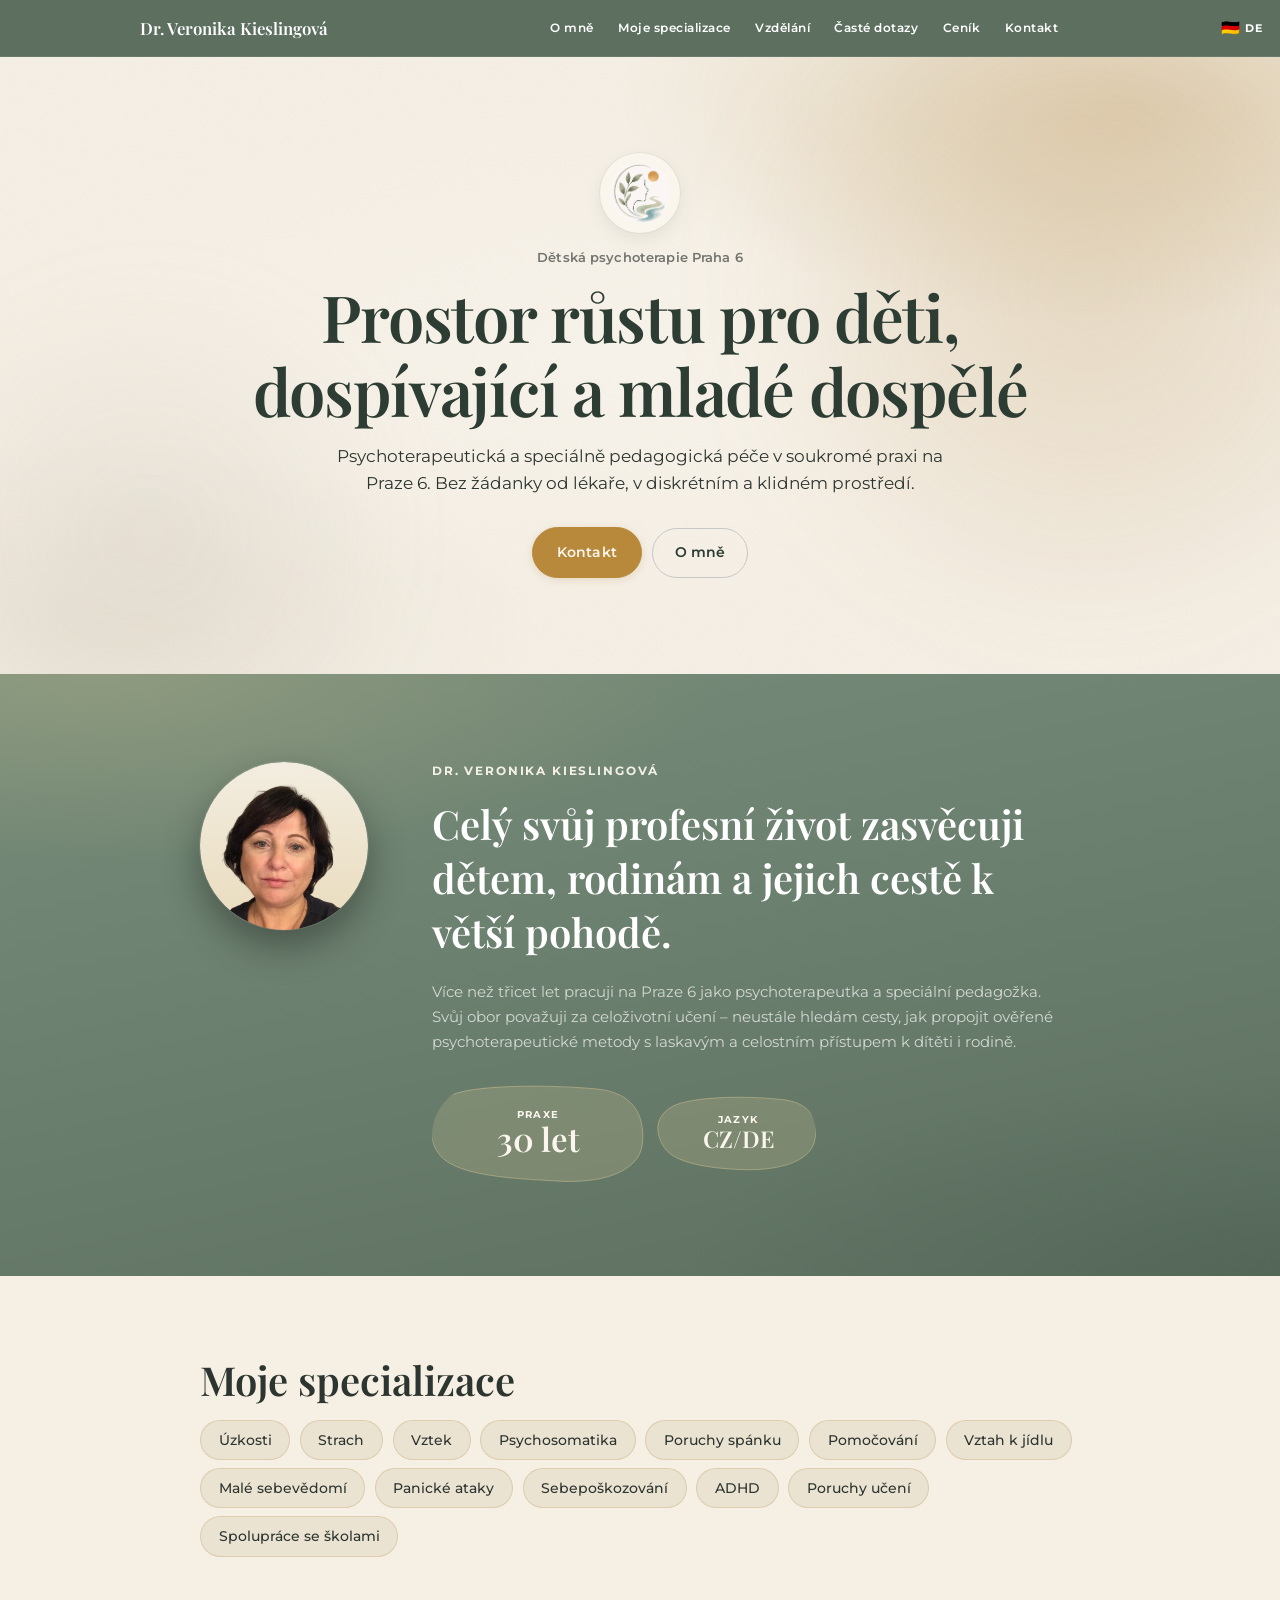
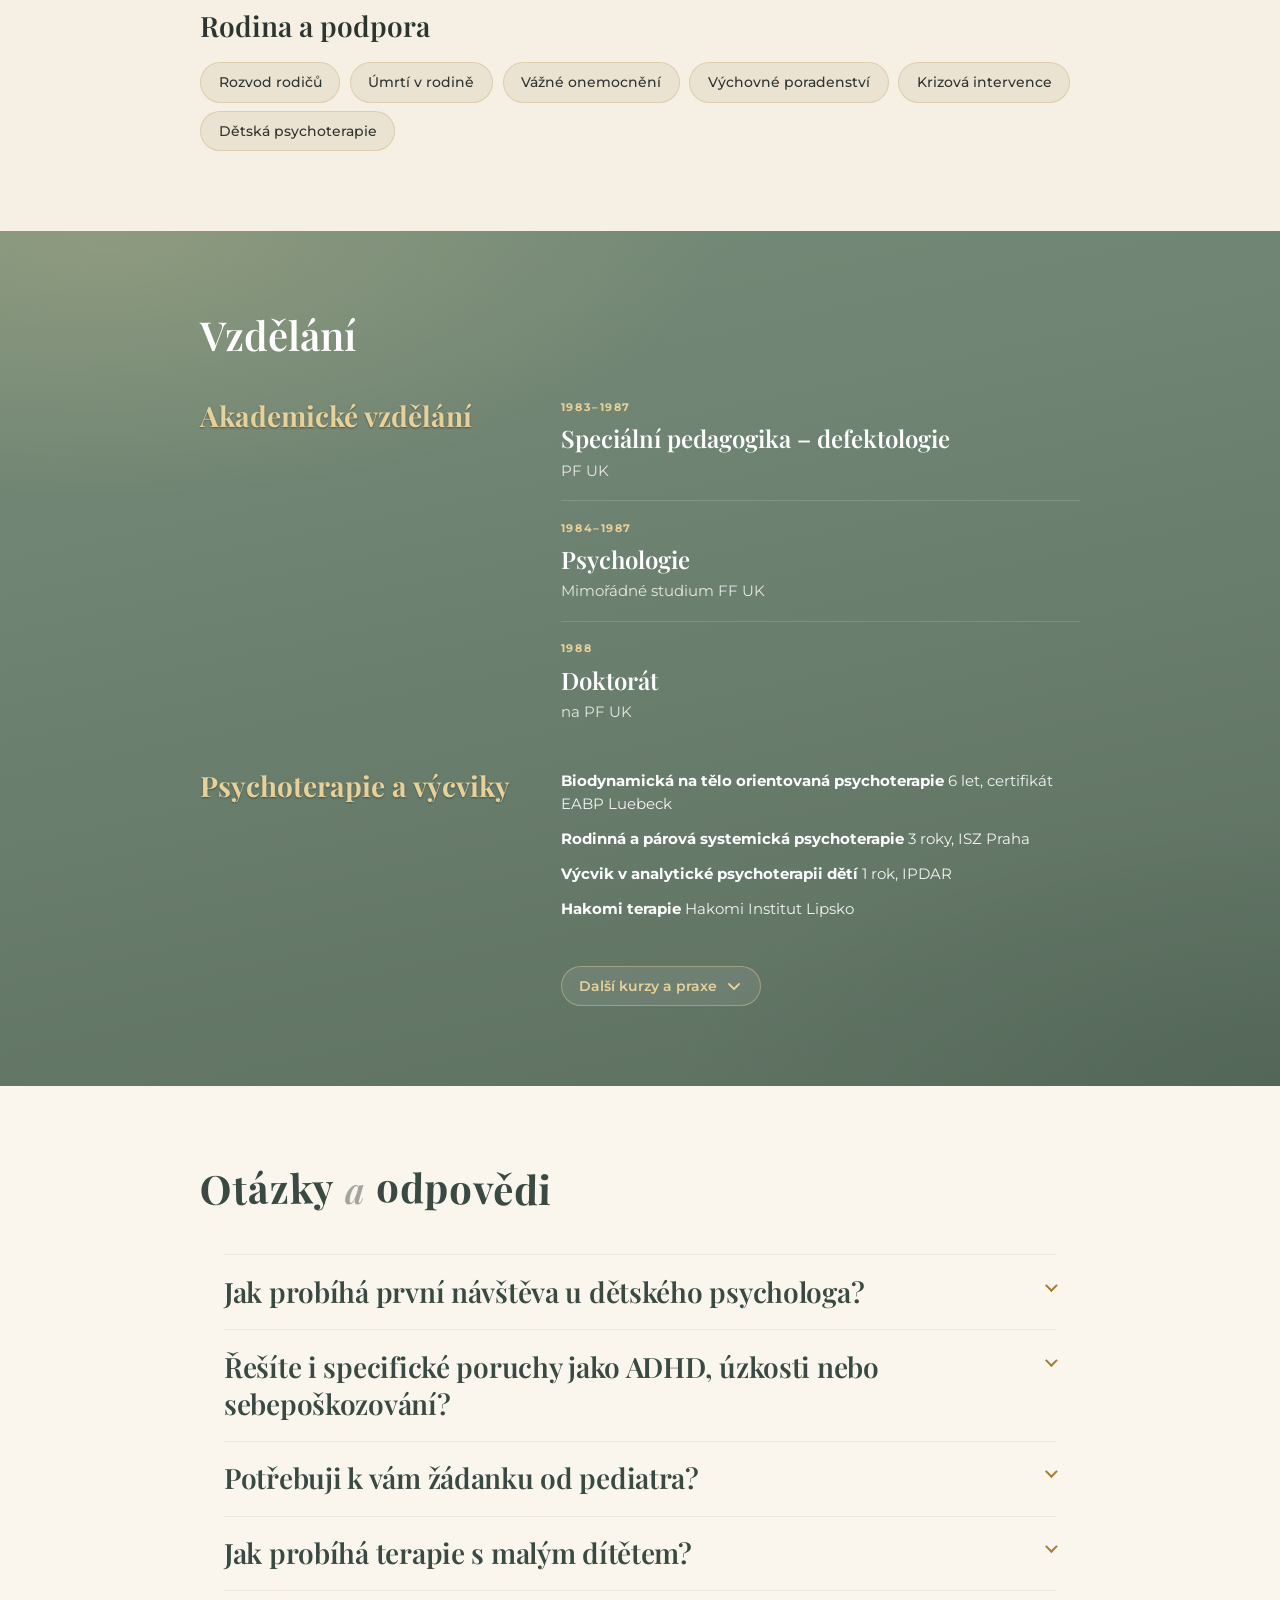
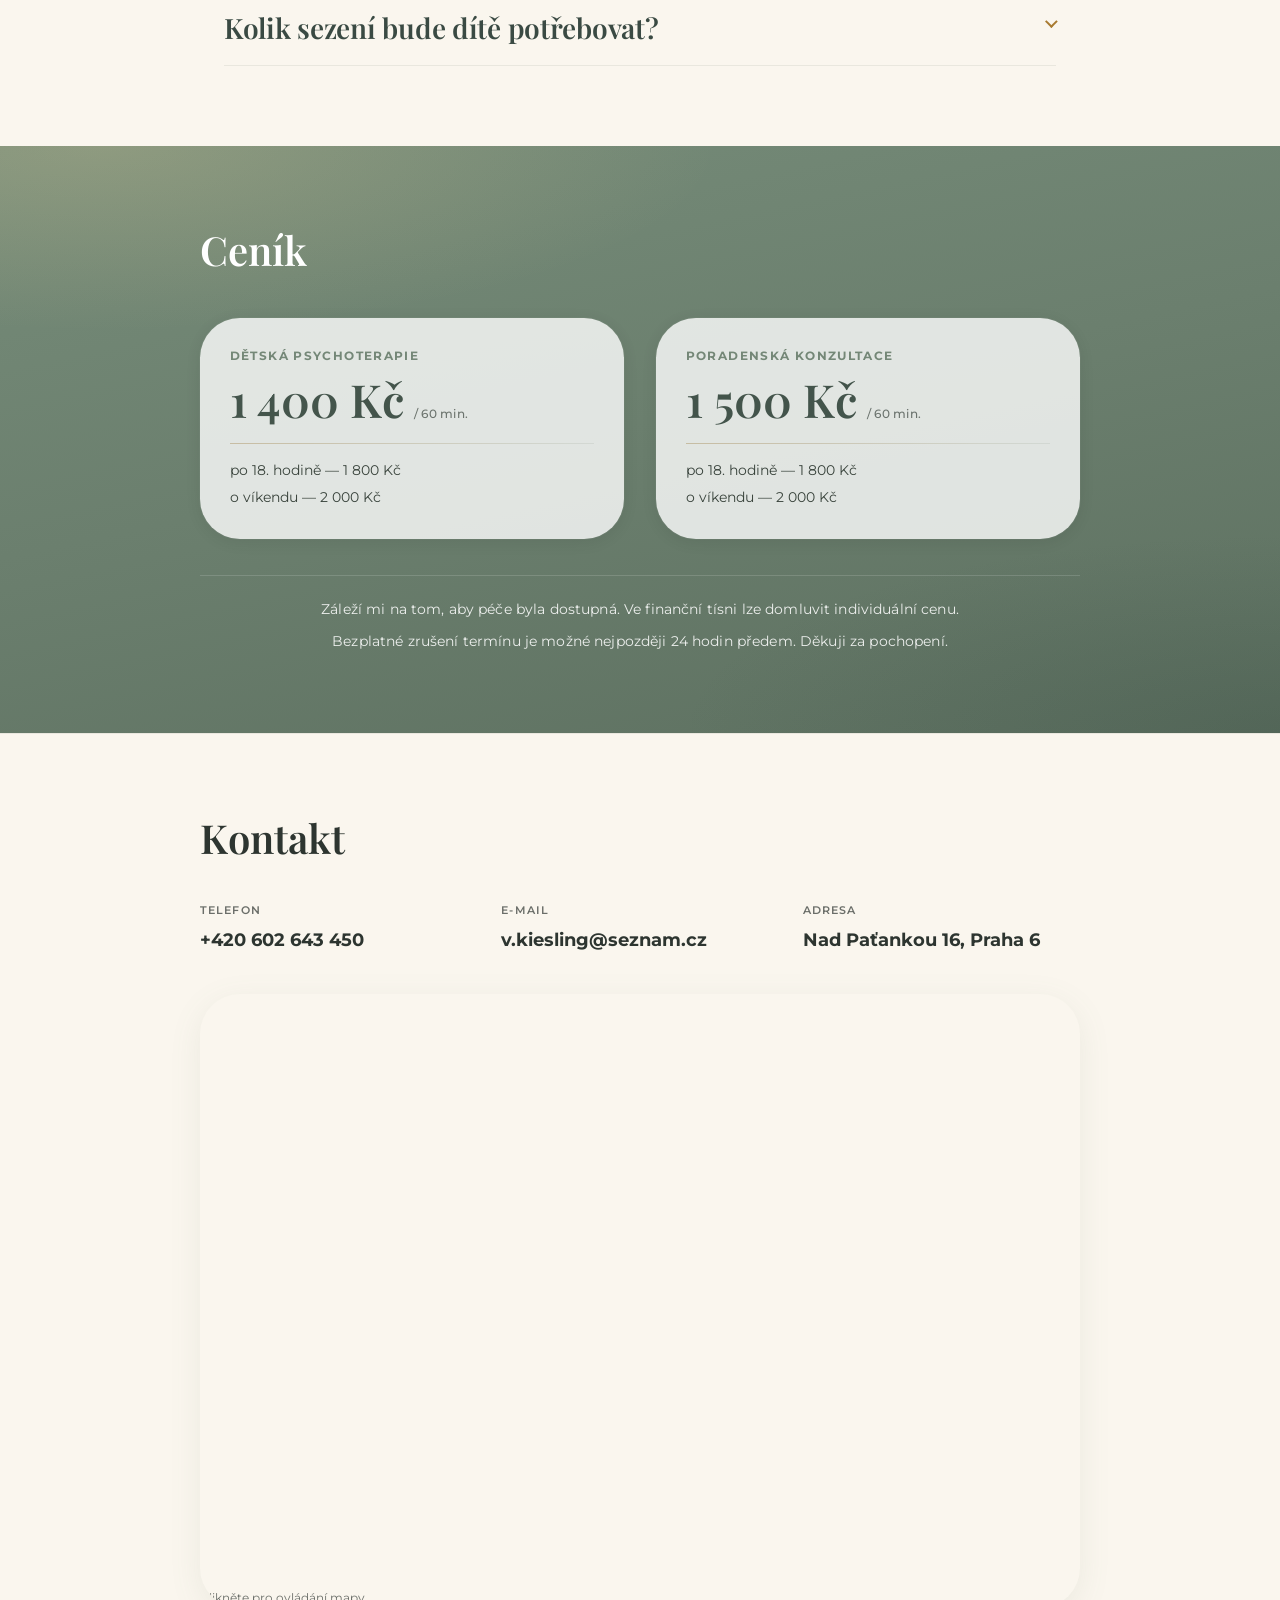
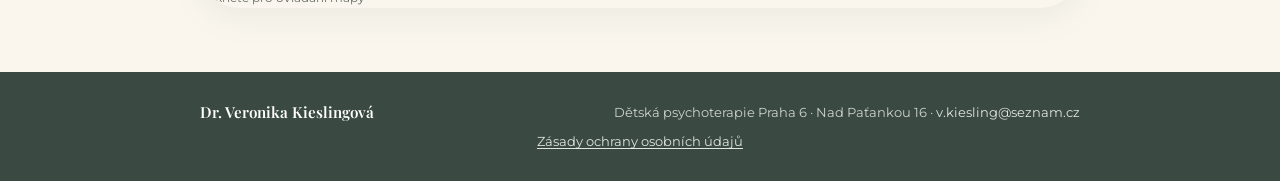
==== commit 15ffe5f0: "refactor: remove Google Analytics + cookie banner - Remove gtag.js and consent mode - Remove consent" ====
--- a/index.html
+++ b/index.html
@@ -7,29 +7,8 @@
     <title>Dětská psychoterapie Praha 6 | Dr. Veronika Kieslingová</title>
     <meta name="description" content="Dětská psychoterapie Praha 6 — Dr. Veronika Kieslingová. 30 let praxe, ADHD, úzkosti, poruchy učení. Soukromá praxe, bez žádanky. Tel. 602 643 450">
     <meta name="robots" content="index, follow" />
-    <!-- Google tag (gtag.js) + Consent Mode v2 (default deny) -->
-    <script async src="https://www.googletagmanager.com/gtag/js?id=G-R10GVQ1SYS"></script>
-    <script>
-      window.dataLayer = window.dataLayer || [];
-      function gtag() {
-        dataLayer.push(arguments);
-      }
-      gtag("consent", "default", {
-        analytics_storage: "denied",
-        ad_storage: "denied",
-        ad_user_data: "denied",
-        ad_personalization: "denied",
-        security_storage: "granted",
-        wait_for_update: 500,
-      });
-      try {
-        if (localStorage.getItem("detskapsychoterapie-consent") === "all") {
-          gtag("consent", "update", { analytics_storage: "granted" });
-        }
-      } catch (e) {}
-      gtag("js", new Date());
-      gtag("config", "G-R10GVQ1SYS");
-    </script>
+    <!-- TODO: vlož skutečný verifikační kód z Search Console -->
+    <meta name="google-site-verification" content="REPLACE_WITH_VERIFICATION_CODE" />
     <link rel="preconnect" href="https://fonts.googleapis.com" />
     <link rel="preconnect" href="https://fonts.gstatic.com" crossorigin />
     <link
@@ -38,7 +17,7 @@
     />
     <link rel="icon" href="favicon-32.png?v=2" type="image/png" sizes="32x32" />
     <link rel="apple-touch-icon" href="apple-touch-icon.png?v=2" />
-    <link rel="stylesheet" href="styles.css?v=72" />
+    <link rel="stylesheet" href="styles.css?v=73" />
     <link rel="canonical" href="https://detskapsychoterapie.cz/" />
     <link rel="alternate" hreflang="cs" href="https://detskapsychoterapie.cz/" />
     <link rel="alternate" hreflang="de" href="https://detskapsychoterapie.cz/?lang=de" />
@@ -596,7 +575,7 @@
             <span class="contact__label" data-i18n="contact_address">Adresa</span>
             <a
               class="contact__value contact__value--address"
-              href="https://mapy.cz/s/geheholako"
+              href="https://mapy.cz/zakladni?q=Nad+Pa%C5%A5ankou+16%2C+Praha+6"
               target="_blank"
               rel="noopener noreferrer"
               >Nad Paťankou 16, Praha 6</a
@@ -606,7 +585,7 @@
         <div class="contact__map">
           <div class="map-wrap">
             <iframe
-              src="https://mapy.com/s/geheholako"
+              src="https://frame.mapy.cz/?q=50.1095%2014.3898&amp;z=17"
               width="700"
               height="466"
               data-i18n-title="map_iframe_title"
@@ -627,49 +606,15 @@
         <p class="site-footer__copy" data-i18n="footer_line" data-i18n-html>
           Dětská psychoterapie Praha 6 &middot; Nad Paťankou 16 &middot; <a href="mailto:v.kiesling@seznam.cz">v.kiesling@seznam.cz</a>
         </p>
+        <p class="site-footer__privacy">
+          <a href="/ochrana-osobnich-udaju.html" class="site-footer__privacy-link" data-i18n="footer_privacy">
+            Zásady ochrany osobních údajů
+          </a>
+        </p>
       </div>
     </footer>
 
-    <div
-      id="cookie-banner"
-      class="cookie-banner"
-      role="dialog"
-      aria-labelledby="cookie-banner-title"
-      aria-describedby="cookie-banner-desc"
-      aria-hidden="true"
-      hidden
-    >
-      <div class="cookie-banner__inner container">
-        <div class="cookie-banner__text">
-          <p id="cookie-banner-title" class="cookie-banner__title" data-i18n="consent_title">
-            Cookies a měření návštěvnosti
-          </p>
-          <p id="cookie-banner-desc" class="cookie-banner__desc" data-i18n="consent_body">
-            Tyto stránky používají Google Analytics ke statistice návštěvnosti. Technicky nutné
-            soubory jsou vždy povolené; analytické měření zapnete až po souhlasu (GDPR / ePrivacy).
-          </p>
-          <p class="cookie-banner__legal">
-            <a
-              href="/ochrana-osobnich-udaju.html"
-              class="cookie-banner__link"
-              data-i18n="consent_privacy_link"
-              >Zásady ochrany osobních údajů</a
-            >
-          </p>
-        </div>
-        <div class="cookie-banner__actions">
-          <button type="button" class="cookie-banner__btn cookie-banner__btn--ghost" data-consent-essential>
-            <span data-i18n="consent_essential">Jen nezbytné</span>
-          </button>
-          <button type="button" class="cookie-banner__btn cookie-banner__btn--primary" data-consent-accept>
-            <span data-i18n="consent_accept">Přijmout vše</span>
-          </button>
-        </div>
-      </div>
-    </div>
-
-    <script src="consent.js?v=1"></script>
-    <script src="i18n.js?v=42" defer></script>
+    <script src="i18n.js?v=43" defer></script>
     <script src="faq.js?v=1" defer></script>
     <script src="tags.js?v=24" defer></script>
     <script>
--- a/styles.css
+++ b/styles.css
@@ -68,7 +68,7 @@
   --bg-topics: var(--cream-100);
   --coral: var(--gold-700);
   --banner-tan: #efe4cf;
-  /* Primární CTA (Kontakt, cookie „Přijmout vše“) — na světlém krému */
+  /* Primární CTA (Kontakt) — na světlém krému */
   --cta-bg: #b8893b;
   --cta-bg-hover: #a87a30;
   --cta-text: #faf6ee;
@@ -77,8 +77,8 @@
   --font-serif: "Playfair Display", Georgia, serif;
   --font-sans: "Montserrat", system-ui, sans-serif;
   --max: 880px;
-  /* Úvod může být o něco širší než zbytek stránky */
-  --hero-max: 1040px;
+  /* Úvod může být o něco širší než zbytek stránky (větší kvůli DE H1 + nowrap na .hero__title-line). */
+  --hero-max: 1280px;
   --nav-max: 1000px;
   --radius-pill: 9999px;
   --radius-photo: 2.5rem;
@@ -2129,6 +2129,23 @@
   color: var(--coral);
 }
 
+.site-footer__privacy {
+  margin: 0;
+  flex-basis: 100%;
+  text-align: center;
+  font-size: 0.8rem;
+}
+
+.site-footer__privacy-link {
+  color: rgba(255, 255, 255, 0.85);
+  text-decoration: underline;
+  text-underline-offset: 2px;
+}
+
+.site-footer__privacy-link:hover {
+  color: var(--coral);
+}
+
 @media (prefers-reduced-motion: reduce) {
   *,
   *::before,
@@ -2140,154 +2157,31 @@
   }
 }
 
-/* ——— Cookie souhlas (Consent Mode) ——— */
-.cookie-banner {
-  position: fixed;
-  left: 0;
-  right: 0;
-  bottom: 0;
-  z-index: 1200;
-  padding: 1rem 0 max(1rem, env(safe-area-inset-bottom, 0px));
-  background: rgba(var(--forest-950-rgb), 0.97);
-  color: rgba(255, 255, 255, 0.92);
-  border-top: 1px solid rgba(255, 255, 255, 0.12);
-  box-shadow: 0 -8px 32px rgba(0, 0, 0, 0.2);
-}
-
-.cookie-banner__inner {
-  display: flex;
-  flex-wrap: wrap;
-  align-items: flex-end;
-  justify-content: space-between;
-  gap: 1rem 1.5rem;
-}
-
-.cookie-banner__text {
-  flex: 1 1 16rem;
-  min-width: 0;
-}
-
-.cookie-banner__title {
-  margin: 0 0 0.35rem;
-  font-family: var(--font-serif);
-  font-size: 15px;
-  font-weight: 600;
-  color: var(--white);
-}
-
-.cookie-banner__desc {
-  margin: 0;
-  font-size: 11px;
-  line-height: 1.55;
-  color: rgba(255, 255, 255, 0.82);
-}
-
-.cookie-banner__legal {
-  font-size: 0.85rem;
-  margin: 0 0 0.75rem;
-}
-
-.cookie-banner__link {
-  color: var(--cta-bg);
-  text-decoration: underline;
-}
-
-.cookie-banner__link:hover {
-  color: var(--cta-bg-hover);
-}
-
-.cookie-banner__actions {
-  display: flex;
-  flex-wrap: wrap;
-  gap: 0.5rem;
-  flex-shrink: 0;
-}
-
-.cookie-banner__btn {
-  font-family: var(--font-sans);
-  font-size: 0.85rem;
-  font-weight: 600;
-  padding: 0.55rem 1rem;
-  border-radius: 999px;
-  border: none;
-  cursor: pointer;
-  transition: background 0.15s ease, color 0.15s ease, box-shadow 0.15s ease;
-}
-
-.cookie-banner__btn--primary,
-.cookie-accept-all,
-.consent-accept,
-[data-consent="accept-all"],
-[data-consent-accept] {
-  background: var(--cta-bg);
-  color: var(--cta-text);
-  border: 1px solid var(--cta-bg);
-  box-shadow: 0 2px 8px rgba(var(--gold-700-rgb), 0.18);
-}
-
-.cookie-banner__btn--primary:hover,
-.cookie-accept-all:hover,
-.consent-accept:hover,
-[data-consent="accept-all"]:hover,
-[data-consent-accept]:hover {
-  background: var(--cta-bg-hover);
-  border-color: var(--cta-bg-hover);
-  filter: none;
-}
-
-.cookie-banner__btn--ghost {
-  background: transparent;
-  color: rgba(255, 255, 255, 0.92);
-  border: 1px solid rgba(255, 255, 255, 0.35);
-}
-
-.cookie-banner__btn--ghost:hover {
-  background: rgba(255, 255, 255, 0.08);
-}
-
 /* ——— Zásady OÚ / právní text ——— */
 .legal-page {
-  padding-top: clamp(5.25rem, 14vw, 6.75rem);
-  padding-bottom: 3.5rem;
-  background: var(--cream-50);
+  max-width: 720px;
+  margin: 0 auto;
+  padding: calc(var(--nav-height) + 2.5rem) 1.5rem 4rem;
   color: var(--ink);
 }
 
-.legal-page .container {
-  max-width: 42rem;
-}
-
 .legal-page h1 {
-  font-family: var(--font-serif);
-  font-size: clamp(1.75rem, 4vw, 2.25rem);
-  font-weight: 700;
-  color: var(--forest-900);
-  margin: 0 0 1rem;
-  line-height: 1.2;
+  margin-bottom: 1.5rem;
 }
 
 .legal-page h2 {
-  font-family: var(--font-serif);
-  font-size: 1.2rem;
-  font-weight: 600;
-  color: var(--forest-800);
-  margin: 2rem 0 0.65rem;
+  margin-top: 2.5rem;
+  margin-bottom: 0.75rem;
+  color: var(--gold-on-light);
 }
 
 .legal-page p {
-  margin: 0 0 0.85rem;
-  font-family: var(--font-sans);
-  font-size: 0.95rem;
-  line-height: 1.65;
+  line-height: 1.7;
+  margin-bottom: 1rem;
+}
+
+.legal-page__updated {
+  margin-top: 3rem;
+  font-size: 0.85rem;
   color: var(--muted);
 }
-
-.legal-page section:first-of-type h2 {
-  margin-top: 1.25rem;
-}
-
-.legal-page__updated {
-  margin-top: 2.25rem !important;
-  font-size: 0.85rem !important;
-  color: rgba(45, 53, 48, 0.62) !important;
-}
